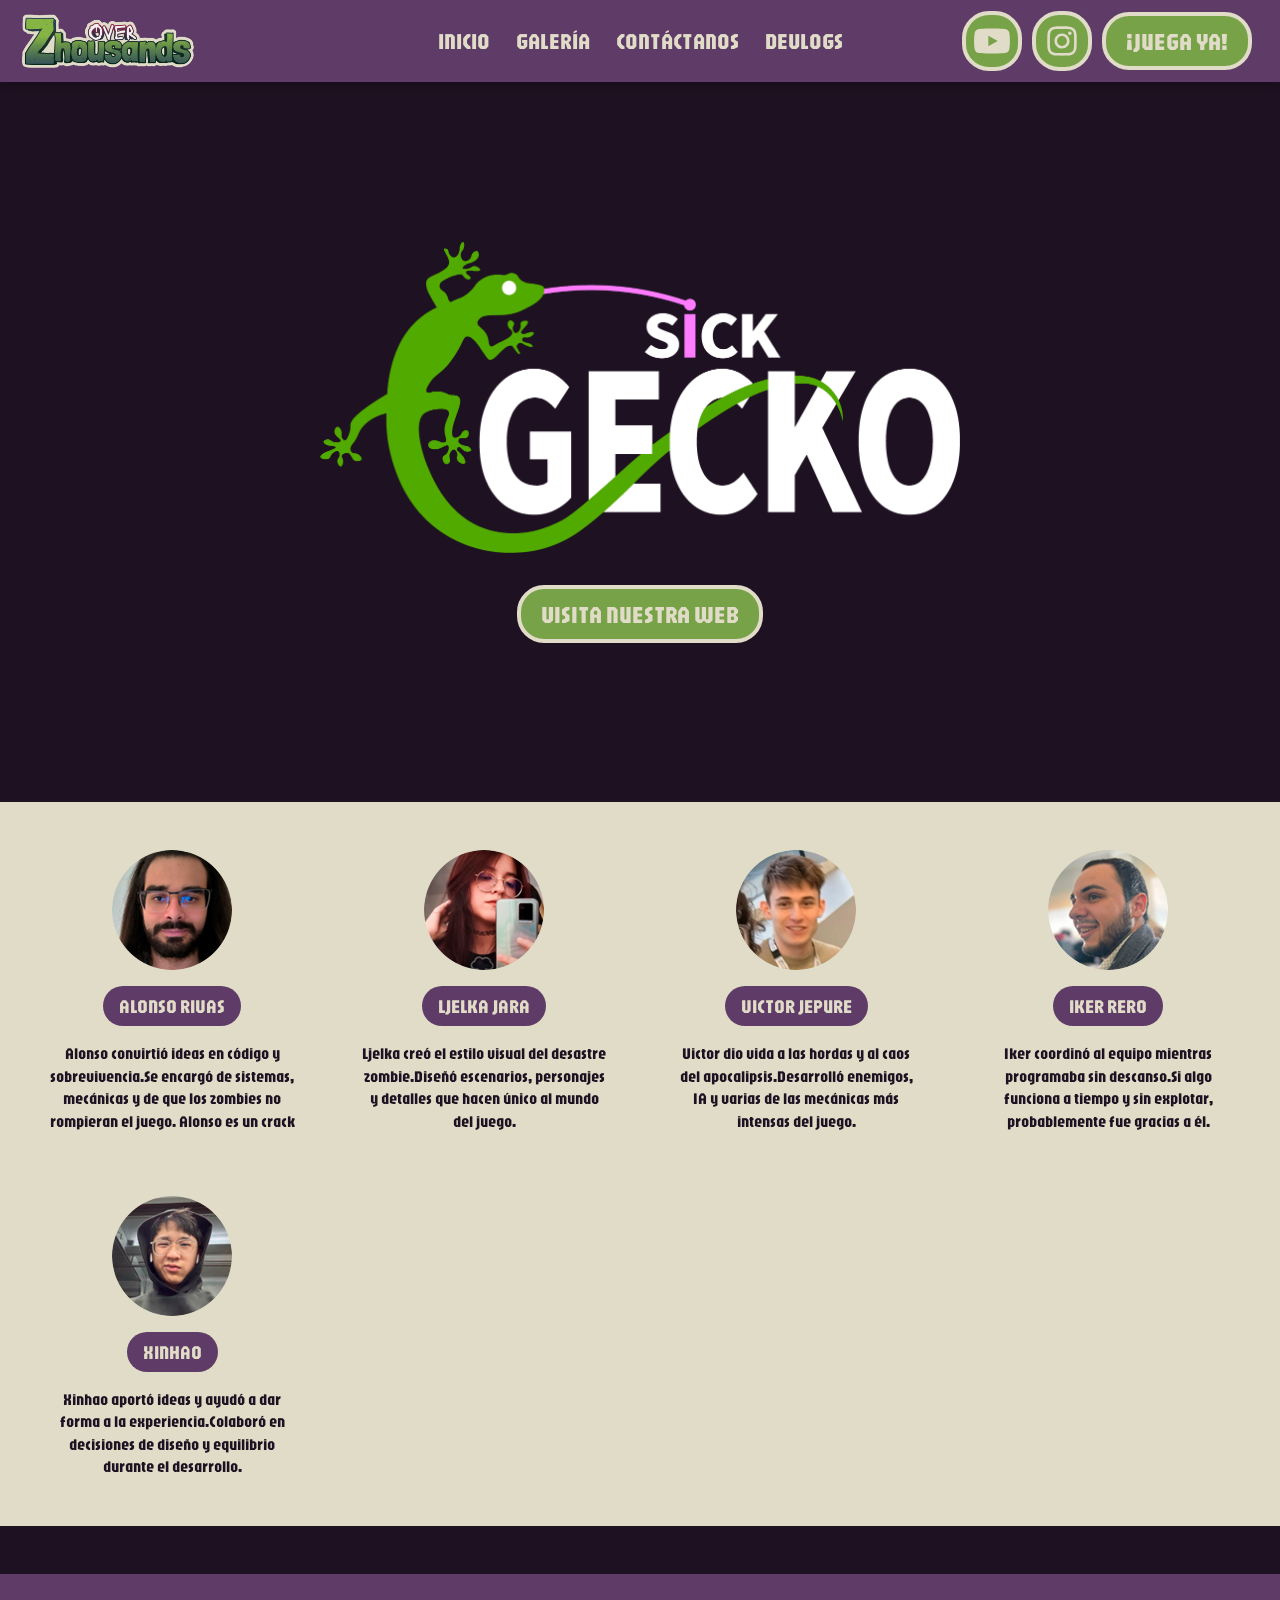
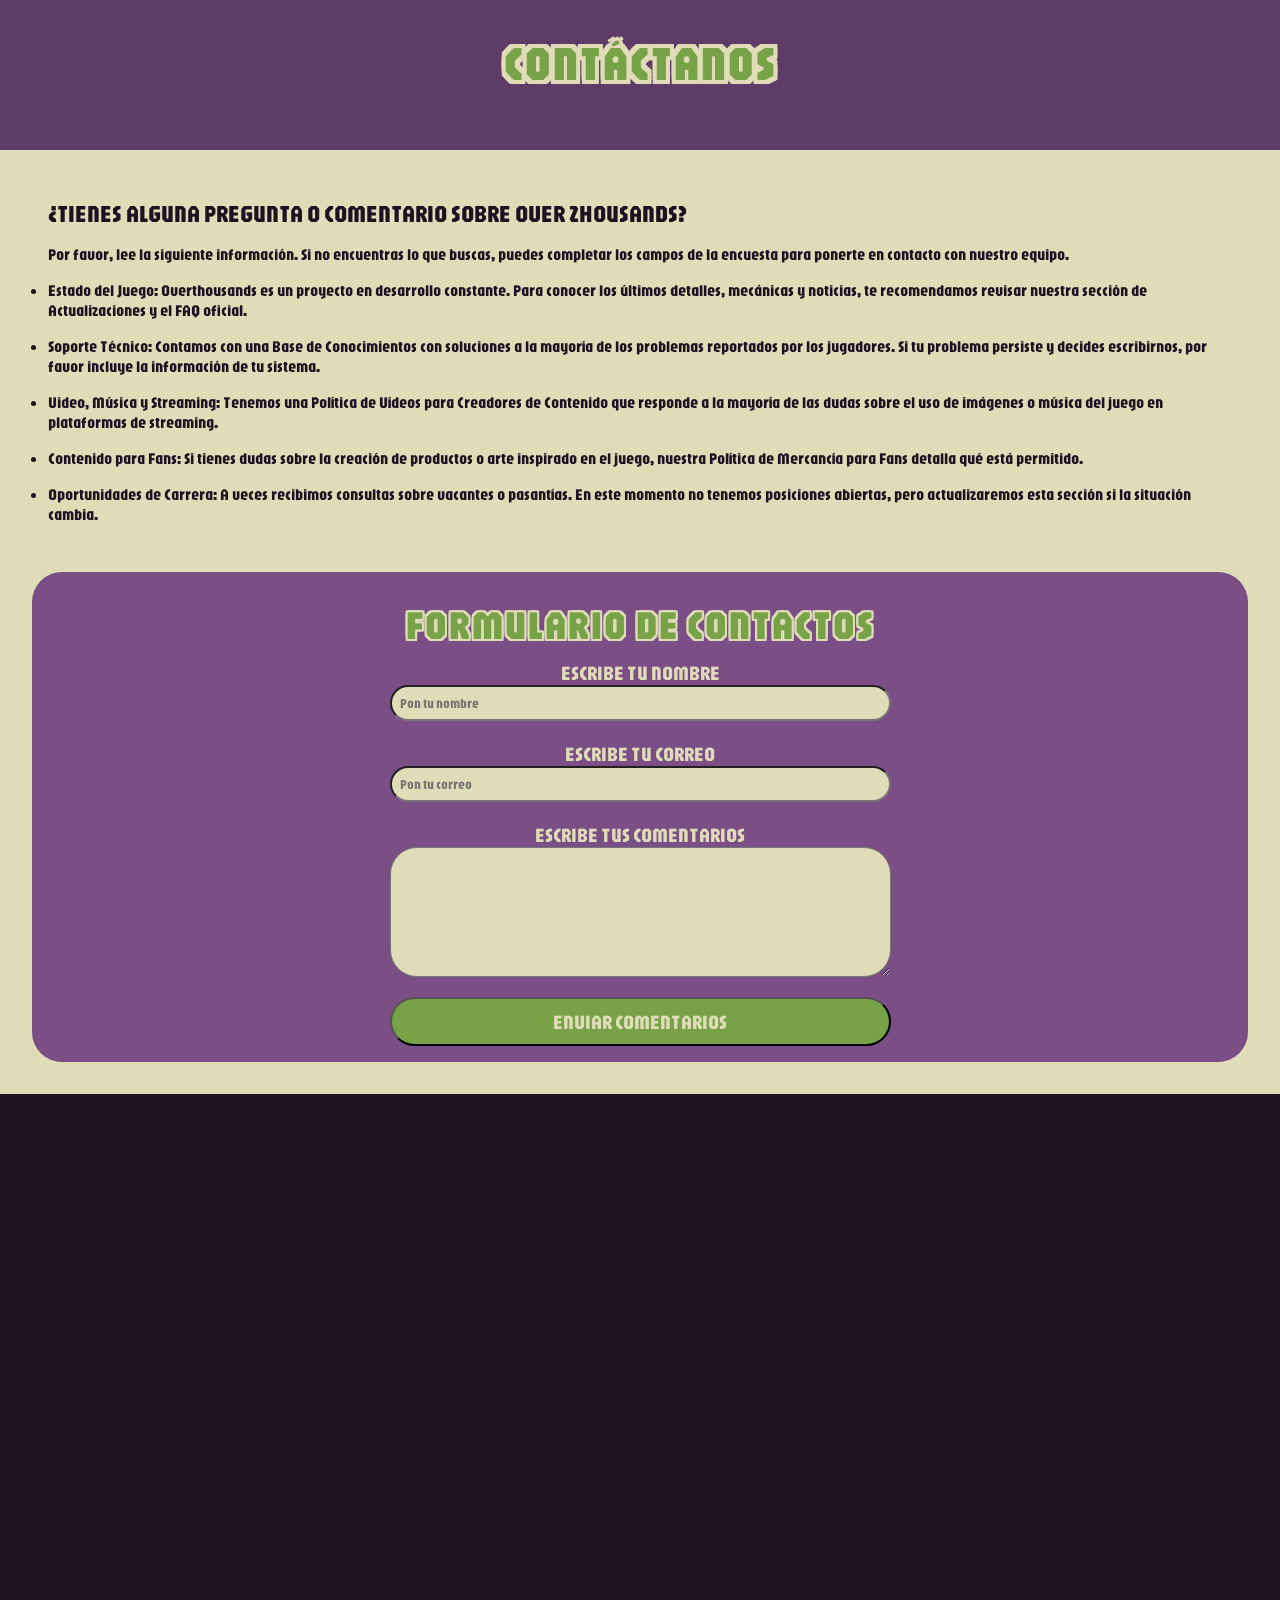
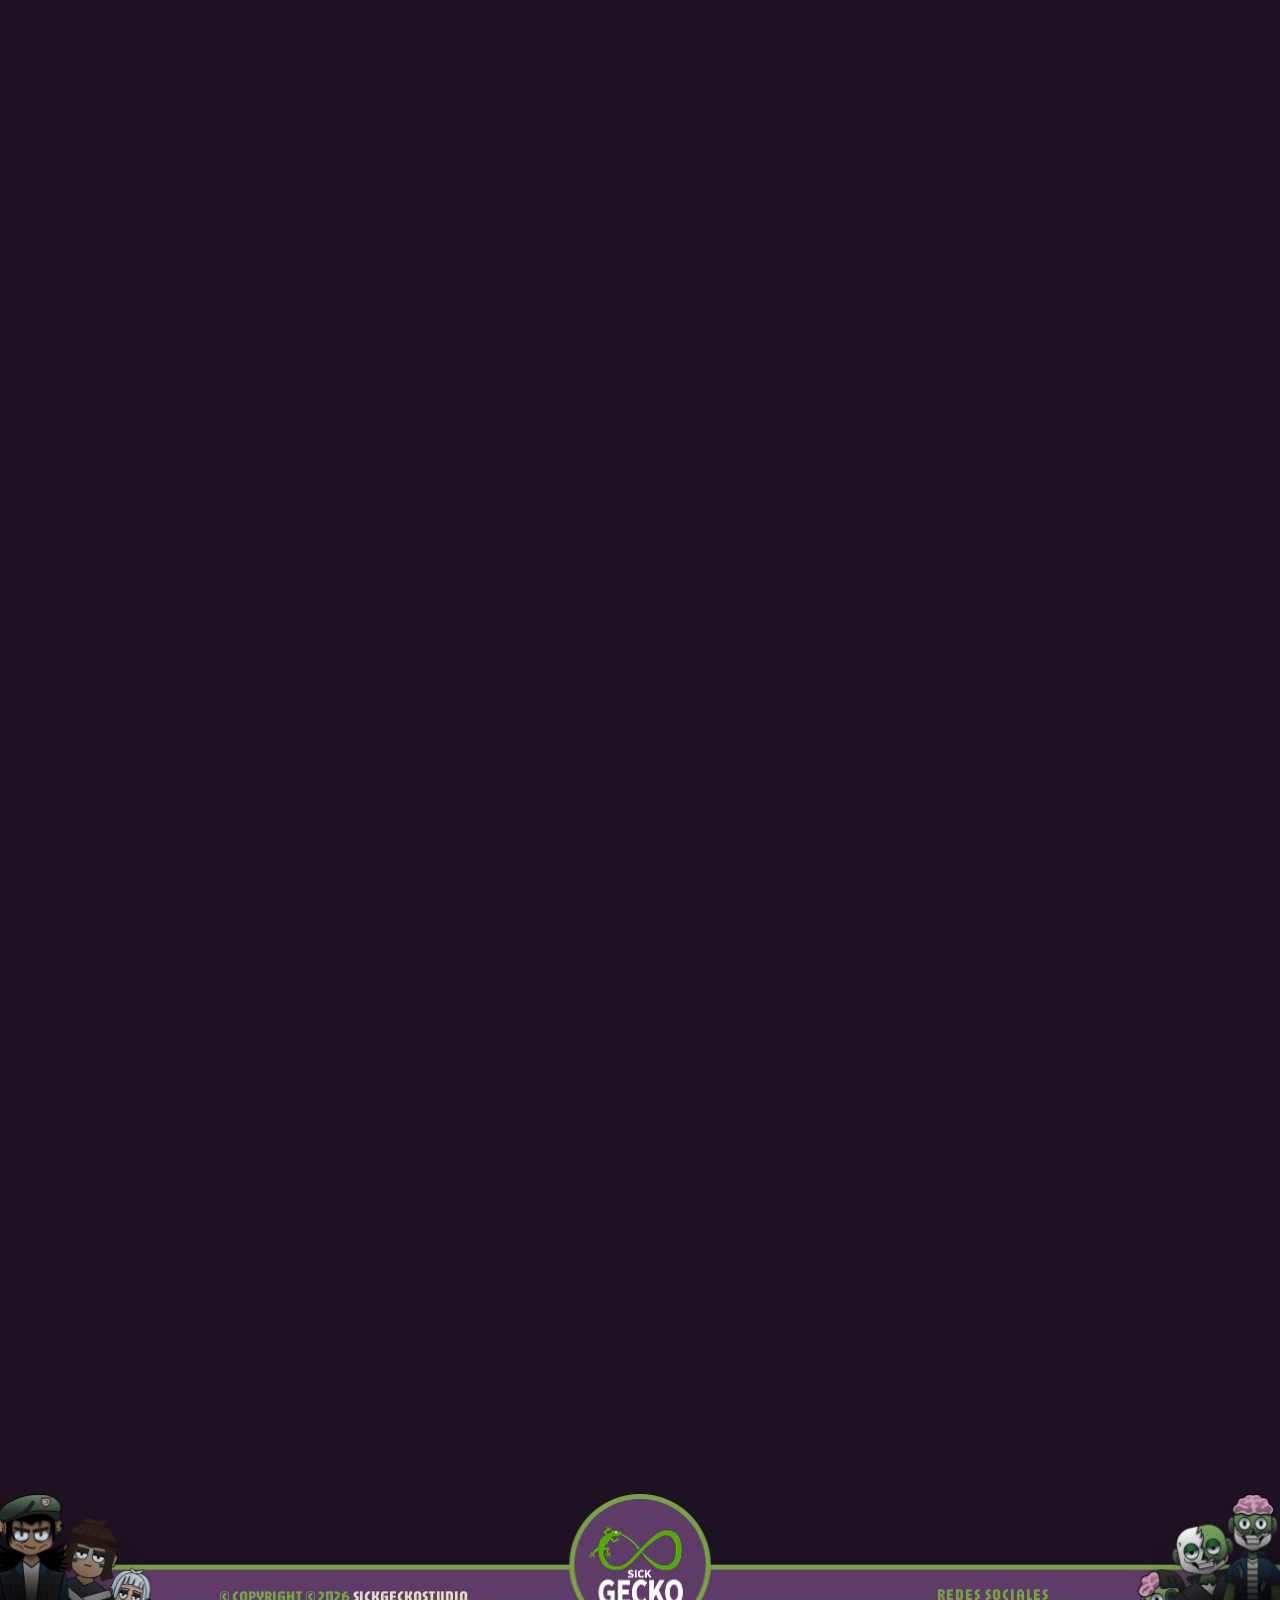
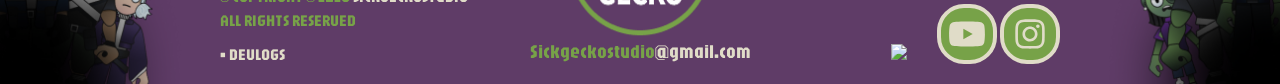
==== contact.html @ f988b782 "formulario responsive he arreglado el formulario para hacerlo responsive porque se rompia al hacerlo" ====
<!DOCTYPE html>
<html lang="es">
<head>
    <meta charset="UTF-8">
    <meta name="viewport" content="width=device-width, initial-scale=1.0">
    <title>Over Zhousands</title>
    <link rel="stylesheet" href="style.css">
    <link rel="stylesheet" href="style contact.css">
    <link rel="shortcut icon" href="Imagenes/Icono.png" type="image/x-icon">
</head>
<body class="pagina-informacion">

    <header class="main-header">
        <div class="container">

            <!-- Logo -->
            <a href="#inicio" class="logo-link">
                <img src="Imagenes/Logo-OZ.png" alt="Logo Over Zhousands" class="logo-img">
            </a>

            <!-- Nav principal (se oculta en movil) -->
            <nav class="nav">
                <ul>
                    <li><a href="#inicio">INICIO</a></li>
                    <li><a href="#galeria">GALERÍA</a></li>
                    <li><a href="#contacto">CONTÁCTANOS</a></li>
                    <li><a href="#devlogs">DEVLOGS</a></li>
                </ul>
            </nav>

            <!-- iconos redes sociales + Juega Ya + Menu desplegable en el modo movil -->
            <nav class="nav1">
                <ul>
                    <li>
                        <a href="https://youtube.com/@sickgecko-i9h?si=tJvN0iWw6drTwCbJ" class="btn-os-icon" target="_blank">
                            <svg class="svg-icon" viewBox="0 0 640 640" xmlns="http://www.w3.org/2000/svg">
                                <path d="M581.7 188.1C575.5 164.4 556.9 145.8 533.4 139.5C490.9 128 320.1 128 320.1 128C320.1 128 149.3 128 106.7 139.5C83.2 145.8 64.7 164.4 58.4 188.1C47 231 47 320.4 47 320.4C47 320.4 47 409.8 58.4 452.7C64.7 476.3 83.2 494.2 106.7 500.5C149.3 512 320.1 512 320.1 512C320.1 512 490.9 512 533.5 500.5C557 494.2 575.5 476.3 581.8 452.7C593.2 409.8 593.2 320.4 593.2 320.4C593.2 320.4 593.2 231 581.8 188.1zM264.2 401.6L264.2 239.2L406.9 320.4L264.2 401.6z"/>
                            </svg>
                        </a>
                    </li>
                    <li>
                        <a href="https://www.instagram.com/sickgeckostudio/" class="btn-os-icon" target="_blank">
                            <svg class="svg-icon" viewBox="0 0 640 640" xmlns="http://www.w3.org/2000/svg">
                                <path d="M320.3 205C256.8 204.8 205.2 256.2 205 319.7C204.8 383.2 256.2 434.8 319.7 435C383.2 435.2 434.8 383.8 435 320.3C435.2 256.8 383.8 205.2 320.3 205zM319.7 245.4C360.9 245.2 394.4 278.5 394.6 319.7C394.8 360.9 361.5 394.4 320.3 394.6C279.1 394.8 245.6 361.5 245.4 320.3C245.2 279.1 278.5 245.6 319.7 245.4zM413.1 200.3C413.1 185.5 425.1 173.5 439.9 173.5C454.7 173.5 466.7 185.5 466.7 200.3C466.7 215.1 454.7 227.1 439.9 227.1C425.1 227.1 413.1 215.1 413.1 200.3zM542.8 227.5C541.1 191.6 532.9 159.8 506.6 133.6C480.4 107.4 448.6 99.2 412.7 97.4C375.7 95.3 264.8 95.3 227.8 97.4C192 99.1 160.2 107.3 133.9 133.5C107.6 159.7 99.5 191.5 97.7 227.4C95.6 264.4 95.6 375.3 97.7 412.3C99.4 448.2 107.6 480 133.9 506.2C160.2 532.4 191.9 540.6 227.8 542.4C264.8 544.5 375.7 544.5 412.7 542.4C448.6 540.7 480.4 532.5 506.6 506.2C532.8 480 541 448.2 542.8 412.3C544.9 375.3 544.9 264.5 542.8 227.5zM495 452C487.2 471.6 472.1 486.7 452.4 494.6C422.9 506.3 352.9 503.6 320.3 503.6C287.7 503.6 217.6 506.2 188.2 494.6C168.6 486.8 153.5 471.7 145.6 452C133.9 422.5 136.6 352.5 136.6 319.9C136.6 287.3 134 217.2 145.6 187.8C153.4 168.2 168.5 153.1 188.2 145.2C217.7 133.5 287.7 136.2 320.3 136.2C352.9 136.2 423 133.6 452.4 145.2C472 153 487.1 168.1 495 187.8C506.7 217.3 504 287.3 504 319.9C504 352.5 506.7 422.6 495 452z"/>
                            </svg>
                        </a>
                    </li>
                    <li>
                        <a href="https://sickgecko.itch.io/over-zhousands" class="btn-os-text btn-juega" target="_blank">
                            <span class="texto-juega">¡JUEGA YA!</span>
                            <svg class="svg-icon itch-svg" viewBox="0 0 640 640" xmlns="http://www.w3.org/2000/svg">
                                <path d="M135.9 98.8C114.2 111.7 71.4 160.8 71 173.7L71 195C71 222.1 96.3 245.8 119.2 245.8C146.8 245.8 169.7 223 169.7 195.8C169.7 222.9 191.9 245.8 219.5 245.8C247.1 245.8 268.5 223 268.5 195.8C268.5 222.9 292.1 245.8 319.7 245.8L320.2 245.8C347.8 245.8 371.4 223 371.4 195.8C371.4 222.9 392.9 245.8 420.4 245.8C447.9 245.8 470.2 223 470.2 195.8C470.2 222.9 493.2 245.8 520.7 245.8C543.7 245.8 569 222 569 195L569 173.7C568.6 160.8 525.8 111.6 504.1 98.7C436.7 96.4 389.9 96 320.1 96C250.3 96 155.1 97.1 135.9 98.8zM268.2 233.2C246.2 271.6 190.3 271.9 168.4 233.4C155.2 256.5 125.2 265.5 112.4 261.1C108.5 301.3 98.7 498.2 130.1 530.3C210.1 549 432.2 548.4 509.9 530.3C541.5 498 531.2 298.3 527.6 261.1C514.7 265.5 484.7 256.5 471.6 233.4C449.6 271.9 393.8 271.5 371.8 233.2C364.7 245.7 348.8 262.1 320 262.1C309.6 262.4 299.2 259.9 290.1 254.8C281 249.7 273.4 242.2 268.2 233.2L268.2 233.2zM226.6 287C243.1 287 257.7 287 275.8 306.8C305.1 303.8 334.7 303.8 364 306.8C382.2 287.1 396.8 287.1 413.2 287.1C465.5 287.1 478.4 364.6 497.1 431.5C514.4 493.7 491.6 495.2 463.1 495.2C421 493.6 397.6 463 397.6 432.4C358.3 438.8 295.7 441.2 242 432.4C242 463 218.7 493.6 176.5 495.2C148.1 495.1 125.3 493.6 142.6 431.5C161.3 364.5 174.2 287.1 226.5 287.1L226.5 287zM320 334.8C320 334.8 275.6 375.6 267.6 390L296.6 388.8L296.6 414.1C296.6 415.6 317.9 414.3 319.9 414.3C331.5 414.8 343.2 415.3 343.2 414.1L343.2 388.8L372.2 390C364.2 375.5 319.8 334.8 319.8 334.8L319.9 334.8z"/>
                            </svg>
                        </a>
                    </li>
                    <li>
                        <button class="btn-os-icon menu-btn" id="menuBtn">
                            <svg class="svg-icon" viewBox="0 0 448 512" xmlns="http://www.w3.org/2000/svg">
                                <path d="M0 96C0 78.3 14.3 64 32 64H416c17.7 0 32 14.3 32 32s-14.3 32-32 32H32C14.3 128 0 113.7 0 96zM0 256c0-17.7 14.3-32 32-32H416c17.7 0 32 14.3 32 32s-14.3 32-32 32H32c-17.7 0-32-14.3-32-32zM448 416c0 17.7-14.3 32-32 32H32c-17.7 0-32-14.3-32-32s14.3-32 32-32H416c17.7 0 32 14.3 32 32z"/>
                            </svg>
                        </button>
                    </li>
                </ul>
            </nav>

        </div>

        <!-- Menú desplegable mobile -->
        <div class="mobile-menu" id="mobileMenu">
            <a href="#inicio" onclick="cerrarMenu()">INICIO</a>
            <a href="#galeria" onclick="cerrarMenu()">GALERÍA</a>
            <a href="#contacto" onclick="cerrarMenu()">CONTÁCTANOS</a>
            <a href="#devlogs" onclick="cerrarMenu()">DEVLOGS</a>
        </div>
    </header>

    <!-- CONTENIDO PRINCIPAL EDITAR AQUIIII -->
    <main class="contactanos">
        <section class="hero" id="Intro">
            <div class="Logo_Sick_Gecko_w">
                <img src="Imagenes/Logo_Sick_Gecko_w.png" alt="Logo_Sick_Gecko_w" class="LSG">
            </div>
            <div class="btn-os-text-long">
                <a href="index.html" title="visitas" class="text-btn"> VISITA NUESTRA WEB</a>
            </div>
            
        </section>
        <section class="members">
            <div class="member1">
                <img src="Imagenes/miembro_1.png" alt="foto_Alonso" class="memberpicture">
                <h2 class="namemember">
                    ALONSO RIVAS
                </h2>
                <p class="memberdescription">
                    Alonso convirtió ideas en código y sobrevivencia.Se encargó de sistemas, mecánicas y de que los zombies no rompieran el juego. Alonso es un crack
                
                </p>
                </div>
            <div class="member1">
                <img src="Imagenes/miembro_2.png" alt="foto_Ljelka" class="memberpicture">
                <h2 class="namemember">
                    LJELKA JARA
                </h2>
                <p class="memberdescription">
                    Ljelka creó el estilo visual del desastre zombie.Diseñó escenarios, personajes y detalles que hacen único al mundo del juego.

                </p>
            </div>
            <div class="member1">
                <img src="Imagenes/miembro_3.png" alt="foto_Victor" class="memberpicture">
                <h2 class="namemember">
                    VICTOR JEPURE
                </h2>
                <p class="memberdescription">
                    Victor dio vida a las hordas y al caos del apocalipsis.Desarrolló enemigos, IA y varias de las mecánicas más intensas del juego.

                </p>
            </div>
            <div class="member1">
                <img src="Imagenes/miembro_4.png" alt="foto_Iker" class="memberpicture">
                <h2 class="namemember">
                    IKER RERO
                </h2>
                <p class="memberdescription">
                    Iker coordinó al equipo mientras programaba sin descanso.Si algo funciona a tiempo y sin explotar, probablemente fue gracias a él.
                </p>
            </div>
            <div class="member1">
                <img src="Imagenes/miembro_5.png" alt="foto_Xinhao" class="memberpicture">
                <h2 class="namemember">
                    XINHAO
                </h2>
                <p class="memberdescription">
                    Xinhao aportó ideas y ayudó a dar forma a la experiencia.Colaboró en decisiones de diseño y equilibrio durante el desarrollo.
                </p>
            </div>
        </section>
        <section class="formulary">
            <div class="title_encuesta">
                <h1 class="separator">
                    CONTÁCTANOS
                </h1>

            </div>
            <div class="fondoencuestas">
                <div class="infoencuesta">
                    <h2> ¿TIENES ALGUNA PREGUNTA O COMENTARIO SOBRE OVER ZHOUSANDS?</h2>
                    <p>Por favor, lee la siguiente información. Si no encuentras lo que buscas, puedes completar los campos de la encuesta para ponerte en contacto con nuestro equipo.
                        </p>
                    <ul class="listainfo">
                    <li>
                        Estado del Juego: Overthousands es un proyecto en desarrollo constante. Para conocer los últimos detalles, mecánicas y noticias, te recomendamos revisar nuestra sección de Actualizaciones y el FAQ oficial.
                    </li>
                    <li>
                        Soporte Técnico: Contamos con una Base de Conocimientos con soluciones a la mayoría de los problemas reportados por los jugadores. Si tu problema persiste y decides escribirnos, por favor incluye la información de tu sistema.
                    </li>
                    <li>
                    Video, Música y Streaming: Tenemos una Política de Vídeos para Creadores de Contenido que responde a la mayoría de las dudas sobre el uso de imágenes o música del juego en plataformas de streaming.
                    </li>
                    <li>
                    Contenido para Fans: Si tienes dudas sobre la creación de productos o arte inspirado en el juego, nuestra Política de Mercancía para Fans detalla qué está permitido.
                    </li>
                    <li>
                        Oportunidades de Carrera: A veces recibimos consultas sobre vacantes o pasantías. En este momento no tenemos posiciones abiertas, pero actualizaremos esta sección si la situación cambia.
                    </li>
                    </ul>
                </div>
                <div class="formulariocontacto">
                    <form action="encuesta"> 
                        <legend>FORMULARIO DE CONTACTOS</legend>
                        <label for="nombre">ESCRIBE TU NOMBRE</label>
                        <input type="text" id="nombre" placeholder="Pon tu nombre">
                        <br>
                        <label for="correo">ESCRIBE TU CORREO</label>
                        <input type="text" id="correo" placeholder="Pon tu correo">
                        <br>
                        <label for="comentarios">ESCRIBE TUS COMENTARIOS</label>
                        <textarea name="comentarios" id="coments" placeholder=""></textarea>
                        <br>
                        <input type="submit" value="ENVIAR COMENTARIOS" class="botonformulario">
                    </form>

                </div>

            </div>
        </section>
        <section>
            
        </section>

        <section class="spacer"></section>
    </main>

    <script>
        const menuBtn = document.getElementById('menuBtn');
        const mobileMenu = document.getElementById('mobileMenu');

        menuBtn.addEventListener('click', () => {
            mobileMenu.classList.toggle('open');
        });

        function cerrarMenu() {
            mobileMenu.classList.remove('open');
        }

        document.addEventListener('click', (e) => {
            if (!menuBtn.contains(e.target) && !mobileMenu.contains(e.target)) {
                mobileMenu.classList.remove('open');
            }
        });
    </script>

    <!-- FOOTER -->
    <footer class="main-footer">

        <!-- Imagen esquina izquierda -->
        <img src="Imagenes/Humanos_izquierda.png" alt="" class="footer-corner footer-corner--left">

        <!-- Imagen esquina derecha -->
        <img src="Imagenes/Zombi_derecha.png" alt="" class="footer-corner footer-corner--right">

        <!-- Contenido central del footer dividido en 3 columnas -->
        <div class="footer-grid">

            <!-- Columna izquierda: copyright + devlogs -->
            <div class="footer-col footer-col--left">
                <p class="footer-copy">© COPYRIGHT © 2026 <span class="footer-studio">SICKGECKOSTUDIO</span><br>ALL RIGHTS RESERVED</p>
                <ul class="footer-links">
                    <li><a href="#devlogs">• DEVLOGS</a></li>
                </ul>
            </div>

            <!-- Columna central: logo + email -->
            <div class="footer-col footer-col--center">
                <a href="mailto:sickgeckostudio@gmail.com" class="footer-email">Sickgeckostudio<span class="footer-gmail">@gmail.com</span></a>
            </div>

            <!-- Columna derecha: PEGI + redes sociales -->
            <!-- Columna derecha: PEGI + redes sociales -->
            <div class="footer-col footer-col--right">
                <!-- Icono UDIT -->
                <a href="https://www.udit.es" class="icon-udit" target="_blank">
                    <img src="imagenes/UDIT.png" class="footer-udit">
                </a>

                <!-- Icono único para Redes Sociales (Texto + Botones) -->
            <div class="footer-social-Container">
                <p class="footer-social-label">REDES SOCIALES</p>
                <a href="https://youtube.com/@sickgecko-i9h?si=tJvN0iWw6drTwCbJ" class="btn-os-icon btn-os-youtube" target="_blank">
                    <svg class="svg-icon" viewBox="0 0 640 640" xmlns="http://www.w3.org/2000/svg">
                        <path d="M581.7 188.1C575.5 164.4 556.9 145.8 533.4 139.5C490.9 128 320.1 128 320.1 128C320.1 128 149.3 128 106.7 139.5C83.2 145.8 64.7 164.4 58.4 188.1C47 231 47 320.4 47 320.4C47 320.4 47 409.8 58.4 452.7C64.7 476.3 83.2 494.2 106.7 500.5C149.3 512 320.1 512 320.1 512C320.1 512 490.9 512 533.5 500.5C557 494.2 575.5 476.3 581.8 452.7C593.2 409.8 593.2 320.4 593.2 320.4C593.2 320.4 593.2 231 581.8 188.1zM264.2 401.6L264.2 239.2L406.9 320.4L264.2 401.6z"/>
                    </svg>
                </a>
                <a href="https://www.instagram.com/sickgeckostudio/" class="btn-os-icon btn-os-instagram" target="_blank">
                    <svg class="svg-icon" viewBox="0 0 640 640" xmlns="http://www.w3.org/2000/svg">
                        <path d="M320.3 205C256.8 204.8 205.2 256.2 205 319.7C204.8 383.2 256.2 434.8 319.7 435C383.2 435.2 434.8 383.8 435 320.3C435.2 256.8 383.8 205.2 320.3 205zM319.7 245.4C360.9 245.2 394.4 278.5 394.6 319.7C394.8 360.9 361.5 394.4 320.3 394.6C279.1 394.8 245.6 361.5 245.4 320.3C245.2 279.1 278.5 245.6 319.7 245.4zM413.1 200.3C413.1 185.5 425.1 173.5 439.9 173.5C454.7 173.5 466.7 185.5 466.7 200.3C466.7 215.1 454.7 227.1 439.9 227.1C425.1 227.1 413.1 215.1 413.1 200.3zM542.8 227.5C541.1 191.6 532.9 159.8 506.6 133.6C480.4 107.4 448.6 99.2 412.7 97.4C375.7 95.3 264.8 95.3 227.8 97.4C192 99.1 160.2 107.3 133.9 133.5C107.6 159.7 99.5 191.5 97.7 227.4C95.6 264.4 95.6 375.3 97.7 412.3C99.4 448.2 107.6 480 133.9 506.2C160.2 532.4 191.9 540.6 227.8 542.4C264.8 544.5 375.7 544.5 412.7 542.4C448.6 540.7 480.4 532.5 506.6 506.2C532.8 480 541 448.2 542.8 412.3C544.9 375.3 544.9 264.5 542.8 227.5zM495 452C487.2 471.6 472.1 486.7 452.4 494.6C422.9 506.3 352.9 503.6 320.3 503.6C287.7 503.6 217.6 506.2 188.2 494.6C168.6 486.8 153.5 471.7 145.6 452C133.9 422.5 136.6 352.5 136.6 319.9C136.6 287.3 134 217.2 145.6 187.8C153.4 168.2 168.5 153.1 188.2 145.2C217.7 133.5 287.7 136.2 320.3 136.2C352.9 136.2 423 133.6 452.4 145.2C472 153 487.1 168.1 495 187.8C506.7 217.3 504 287.3 504 319.9C504 352.5 506.7 422.6 495 452z"/>
                    </svg>
                </a>
            </div>
            </div>

        </div>
    </footer>

</body>
</html>
---- style.css ----
@import url('https://fonts.googleapis.com/css2?family=Jaro:opsz@6..72&display=swap');

html, body {
    overflow-x: clip;
    width: 100%;
}

/* Configuración General */
* {
    margin: 0;
    padding: 0;
    box-sizing: border-box;
    font-family: 'Jaro';
}

body {
    min-height: 100vh;
    background-color: #1E1121;
}

/* Header estático */
.main-header {
    background-color: #5F3C67;
    color: #E0DCC8;
    padding: 0.7rem 0;
    font-size: 1.4rem;
    position: sticky;
    top: 0;
    width: 100%;
    z-index: 1000;
    box-shadow: 0 2px 10px rgba(0, 0, 0, 0.3);
}

.container {
    max-width: 1900px;
    margin: 0 auto;
    display: flex;
    justify-content: space-between;
    align-items: center;
    padding: 0 18px;
    position: relative;
}

/* Logo */
.logo-link {
    display: flex;
    align-items: center;
    text-decoration: none;
    flex-shrink: 0;
    z-index: 2;
}

.logo-img {
    height: 60px;
    width: auto;
    object-fit: contain;
    transition: opacity 0.3s;
}

.logo-img:hover {
    opacity: 0.8;
}

/* Nav central */
.nav {
    position: absolute;
    left: 50%;
    transform: translateX(-50%);
}

.nav ul {
    list-style: none;
    display: flex;
}

.nav ul li {
    margin: 0 13px;
}

.nav ul li a {
    color: #E0DCC8;
    text-decoration: none;
    transition: color 0.3s;
    white-space: nowrap;
}

.nav ul li a:hover {
    color: #77A248;
}

/* Nav derecha */
.nav1 {
    z-index: 2;
}

.nav1 ul {
    list-style: none;
    display: flex;
    align-items: center;
    gap: 10px;
}

.nav1 ul li {
    display: flex;
    align-items: center;
}

/* SVG Icons */
.svg-icon {
    width: 42px;
    height: 42px;
    fill: #E0DCC8;
    transition: fill 0.3s ease;
    display: block;
}

.btn-os-icon:hover .svg-icon,
.btn-os-text:hover .svg-icon {
    fill: #77A248;
}

/* Itch.io SVG: oculto en desktop, visible en mobile */
.itch-svg {
    display: none;
}

@media (max-width: 900px) {
    .itch-svg {
        display: block;
    }
}

/* --- Estilos Base para todos los botones --- */
.btn-os-icon,
.btn-os-text {
    display: inline-flex;
    align-items: center;
    justify-content: center;
    background-color: #77A248; /* Color verde de tus imágenes */
    border: 4px solid #E0DCC8;   /* Color beige de tus bordes */
    transition: all 0.3s ease;
    cursor: pointer;
    text-decoration: none;
    box-sizing: border-box;
}

/* Efecto Hover general */
.btn-os-icon:hover,
.btn-os-text:hover {
    transform: scale(1.05); /* Efecto de pulsación */
    background-color: #E0DCC8; /* Invierte colores al hacer hover */
}

/* Botones Icono */
.btn-os-icon {
    width: 60px;  /* Ajusta el tamaño según necesites */
    height: 60px;
    border-radius: 27px;
    position: relative;
}

/* Botón Texto */
.btn-os-text {
    padding: 10px 20px;
    border-radius: 27px;
    color: #E0DCC8;
    font-family: 'Jaro', sans-serif;
    font-size: 1.5rem;
    font-weight: bold;
    text-transform: uppercase;
}

.btn-os-text:hover,
.btn-os-text:hover .texto-juega {
    color: #77A248;
}

/* Icono Menú */
.btn-os-menu {
    background: none; /* Botón de menú sin fondo por defecto, solo el icono */
    border: none;
}
.btn-os-menu:hover {
    background-color: transparent;
    transform: scale(1.05);
}

.menu-icon-bars {
    width: 30px;
    height: 4px;
    background-color: #E0DCC8; /* Línea central */
    border-radius: 2px;
    position: relative;
    transition: background-color 0.3s ease;
}

.menu-icon-bars::before,
.menu-icon-bars::after {
    content: '';
    width: 30px;
    height: 4px;
    background-color: #E0DCC8;
    border-radius: 2px;
    position: absolute;
    left: 0;
    transition: background-color 0.3s ease;
}

.menu-icon-bars::before { top: -10px; } /* Línea superior */
.menu-icon-bars::after { bottom: -10px; } /* Línea inferior */

.btn-os-menu:hover .menu-icon-bars,
.btn-os-menu:hover .menu-icon-bars::before,
.btn-os-menu:hover .menu-icon-bars::after {
    background-color: #77A248; /* Cambia a verde al hacer hover */
}

/* Ajustes Responsive */
@media (max-width: 900px) {
    .btn-juega {
        width: 45px;      
        height: 45px;
        padding: 0;       
        border-radius: 17px;
        
        /* FUERZA EL BORDE */
        border: 4px solid #E0DCC8; 
        background-color: #77A248;
        display: inline-flex;
        align-items: center;
        justify-content: center;
    }

    .texto-juega {
        display: none;
    }
    
    /* resto de botones de redes */
    .btn-os-icon {
        width: 45px;
        height: 45px;
        border: 4px solid #E0DCC8; /* Asegura el mismo grosor aquí también */
        border-radius: 17px;
    }
}

/* Botón hamburguesa */
.menu-btn {
    display: none;
    cursor: pointer;
    z-index: 2;
    padding: 0;
}

.menu-btn .svg-icon {
    width: 30px; /* Un poco más pequeño que los de redes para que quepa bien */
    height: 30px;
}

/* Menú desplegable mobile */
.mobile-menu {
    display: none;
    flex-direction: column;
    background-color: #7B4E86;
    position: absolute;
    top: 100%;
    left: 0;
    width: 100%;
    padding: 16px 24px;
    box-shadow: 0 6px 16px rgba(0,0,0,0.4);
    z-index: 999;
}

.mobile-menu.open {
    display: flex;
}

.mobile-menu a {
    color: #E0DCC8;
    text-decoration: none;
    font-size: 1.2rem;
    padding: 10px 0;
    border-bottom: 1px solid #333;
    transition: color 0.3s;
}

.mobile-menu a:last-child {
    border-bottom: none;
}

.mobile-menu a:hover {
    color: #77A248;
}

/* Hero */
.hero {
    color: #E0DCC8;
    font-size: 1.5rem;
    height: 80vh;
    display: flex;
    flex-direction: column;
    justify-content: center;
    align-items: center;
    text-align: center;
}

/* Spacer */
.spacer {
    height: 2000px;
}

/* Offset anclas */
#inicio, #galeria, #contacto, #devlogs {
    scroll-margin-top: 80px;
}

/* Footer */

.main-footer {
    padding: 0px 220px; 
    min-height: 190px;
    background-image: url('Imagenes/Footer_fondo.png');
    background-size: cover;
    background-position: bottom;
    background-repeat: no-repeat;
    color: #E0DCC8;
    position: relative;
    overflow: hidden;
}

/* Imágenes en las esquinas */
.footer-corner {
    position: absolute;
    bottom: 0;
    height: 100%;
    width: auto;
    object-fit: contain;
    object-position: bottom;
    pointer-events: none;
}

.footer-corner--left {
    left: 0;
}

.footer-corner--right {
    right: 0;
}

/* Grid de 3 columnas */
.footer-grid {
    display: grid;
    grid-template-columns: 1fr auto 1fr;
    align-items: center;
    gap: 40px;
    position: relative; 
    z-index: 1;
    max-width: 1000px;
    margin: 0 auto;
    padding-top: 90px;
}

/* Columna izquierda */
.footer-col--left {
    display: flex;
    flex-direction: column;
    gap: 12px;
    text-align: left;
}

.footer-copy {
    font-size: 1rem;
    line-height: 1.5;
    color: #77A248;
}

.footer-studio, span{
    color: #E0DCC8;
}

.footer-links {
    list-style: none;
    display: flex;
    flex-direction: column;
    gap: 6px;
}

.footer-links a {
    color: #E0DCC8;
    text-decoration: none;
    font-size: 1rem;
    transition: color 0.3s;
}

.footer-links a:hover {
    color: #77A248;
}

/* Columna central */
.footer-col--center {
    display: flex;
    flex-direction: column;
    align-items: center;
    gap: 14px;
    text-align: center;
    margin-top: 55px;
}

.footer-logo {
    height: 100px;
    width: auto;
    object-fit: contain;
}

/* Email con color distintivo */
.footer-email {
    color: #77A248;
    text-decoration: none;
    font-size: 1.2rem;
    transition: color 0.3s, text-decoration 0.3s;
}

.footer-gmail, span {
    color: #E0DCC8;
}

.footer-email:hover {
    color: #B2DD82;
    text-decoration: underline;
}

/* Columna derecha */
.footer-social-wrapper {
    display: flex;
    flex-direction: column;
    align-items: center;
    gap: 10px;
}

.footer-col--right {
    display: flex;
    flex-direction: row;
    align-items: flex-end;
    gap: 30px;
    justify-content: flex-end;
}

.footer-udit {
    height: 60px;
    width: auto;
    object-fit: contain;
    margin-bottom: 0;
}

.footer-social-Cointainer {
    display: flex;
    flex-direction: column;
    align-items: center;
    gap: 10px;
}

.footer-social-label {
    font-size: 1rem;
    color: #77A248;
    letter-spacing: 1px;
    flex-direction: column;
    text-transform: uppercase;
    margin: 0;
}

.footer-social-icons {
    display: flex;
    flex-direction: row;
    gap: 12px;
}

/* Responsive Footer */

/* Responsive tablet */
@media (max-width: 900px) {
    .main-footer {
        background-image: url('Imagenes/Footer_imagen_tablet.png');
        background-size: cover;
        background-position: bottom center;
    }

    .footer-corner {
        height: 50%;   /* en movil las esquinas son más pequeñas */
    }

    .footer-grid {
        grid-template-columns: 1fr;
        text-align: center;
        gap: 28px;
        padding-top: 50px;
        padding-bottom: 20px;
    }

    .footer-col--center {
        order: 1;
    }

    .footer-col--left {
        align-items: center;
        text-align: center;
        order: 2;
    }

    .footer-col--right {
        justify-content: center;
        order: 3;
    }
}

/* Responsive movil */
@media (max-width: 768px) {
    .main-footer {
        background-image: url('Imagenes/Footer_imagen_movil.png');
        background-size: cover;
        background-position: bottom center;
        padding: 20px 20px;
        width: 100%;
        min-height: auto;
    }

    .footer-corner {
        height: 50%;   /* en movil las esquinas son más pequeñas */
        display: none;
    }

    .footer-grid {
        grid-template-columns: 1fr;
        text-align: center;
        gap: 28px;
        padding-top: 30px;
    }

    .footer-col--center {
        order: 1;
    }

    .footer-col--left {
        align-items: center;
        text-align: center;
        order: 2;
    }

    .footer-col--right {
        justify-content: center;
        order: 3;
    }
}

/* Responsive Navbar */

/* Responsive tablet */
@media (max-width: 900px) {
    .main-header {
        position: sticky;
    }
    
    .nav ul li {
        margin: 0 8px;
        font-size: 1rem;
    }

    .btn-icon,
    .play-btn-icon {
        height: 38px;
    }

    .logo-img {
        height: 48px;
    }
}

/* Responsive movil */
@media (max-width: 640px) {
    .nav {
        display: none;
    }

    .menu-btn {
        display: inline-flex;
        width: 45px;
        height: 45px;
        border-radius: 17px;
    }

    .nav1 ul {
        gap: 6px;  /* menos espacio entre iconos */
    }

    .btn-icon,
    .play-btn-icon,
    .menu-btn-icon {
        height: 35px; /* iconos más pequeños en mobile */
    }

    .logo-img {
        height: 40px; /* logo más pequeño en mobile */
    }
}

/* ================================================= */
/* =============== GALERÍA PERSONAJES ============== */
/* ================================================= */

.galeria-personajes{
    width: 100%;
}

/* ================================================= */
/* ================= TITULO ======================== */
/* ================================================= */

.titulo-personajes-container{
    position: relative;
    width: 100%;
    height: 180px;
    display: flex;
    justify-content: center;
    align-items: center;
    overflow: hidden;

    border-top: 6px solid #77A248;
    border-bottom: 6px solid #77A248;
}

.titulo-bg{
    position: absolute;
    inset: 0;
    width: 100%;
    height: 100%;
    object-fit: cover;
    opacity: 0.35;
}

.galeria-title{
    position: relative;
    z-index: 2;

    font-size: 5rem;

    color: #E0DCC8;

    -webkit-text-stroke: 4px #6E9A45;

    text-shadow:
        0 0 10px rgba(0,0,0,0.6),
        0 0 20px rgba(0,0,0,0.4);
}

/* ================================================= */
/* ================= SECCIONES ===================== */
/* ================================================= */

.zombie-section{
    position: relative;
}

.personaje-grid{
    display: grid;
    grid-template-columns: 1fr 1fr;

    align-items: center;

    gap: 80px;

    padding: 120px 8%;

    overflow: hidden;
}

/* ===== COLORES ===== */

.zombie-1{ background-color: #6E9A45; }
.zombie-2{ background-color: #5F3C67; }
.zombie-3{ background-color: #6B8F47; }
.zombie-4{ background-color: #7B4E86; }

/* ================================================= */
/* ================= CONTENIDO ===================== */
/* ================================================= */

.lado{
    display: flex;
    flex-direction: column;
    align-items: center;

    gap: 40px;
}

.lado img{
    display: block;
    height: auto;
}

/* ================================================= */
/* ================= LORE BOX ====================== */
/* ================================================= */

.lore-box{
    background: #2b362f;

    color: #E0DCC8;

    border: 3px solid #4d5f53;

    box-shadow: 0 0 20px rgba(0,0,0,0.35);

    line-height: 1.5;
}

/* ################################################# */
/* ################## ZOMBIE 1 ##################### */
/* ################################################# */

.zombie-1{
    padding-top: 120px;
    padding-bottom: 120px;
}

.img-z1-a{
    width: 260px;
    transform: translateX(-50px) translateY(-60px);
}

.img-z1-b{
    width: 320px;
    transform: translateX(40px) translateY(-30px);
}

.lore-z1-a{
    width: 480px;

    padding: 20px;

    font-size: 1.4rem;

    transform:
        translateX(-20px)
        translateY(-40px)
        rotate(4deg);
}

.lore-z1-b{
    width: 480px;

    padding: 20px;

    font-size: 1.4rem;

    transform:
        translateX(30px)
        rotate(-4deg);
}

/* ################################################# */
/* ################## ZOMBIE 2 ##################### */
/* ################################################# */

.zombie-2{
    padding-top: 120px;
    padding-bottom: 120px;
}

.img-z2-a{
    width: 220px;
    transform: translateX(-50px)translateY(-80px);
}

.img-z2-b{
    width: 200px;
    transform: translateX(20px) translateY(-30px);
}

.lore-z2-a{
    width: 580px;

    padding: 30px;

    font-size: 1.6rem;

    transform:
        translateX(-30px)
        translateY(-60px)
        rotate(4deg);
}

.lore-z2-b{
    width: 650px;

    padding: 35px;

    font-size: 1.6rem;

    transform:
        translateX(40px)
        translateY(-20px)
        rotate(-4deg);
}

/* ################################################# */
/* ################## ZOMBIE 3 ##################### */
/* ################################################# */

.zombie-3{
    padding-top: 120px;
    padding-bottom: 120px;
}

.img-z3-a{
    width: 400px;
    transform: translateX(-30px) translateY(-140px);
}

.img-z3-b{
    width: 450px;
    transform: translateX(20px) translateY(-20px);
}

.lore-z3-a{
    width: 550px;

    padding: 30px;

    font-size: 1.6rem;

    transform:
        translateX(-20px)
        translateY(-120px)
        rotate(4deg);
}

.lore-z3-b{
    width: 580px;

    padding: 35px;

    font-size: 1.6rem;

    transform:
        translateX(20px)
        translateY(-20px)
        rotate(-4deg);
}

/* ################################################# */
/* ################## ZOMBIE 4 ##################### */
/* ################################################# */

.zombie-4{
    padding-top: 120px;
    padding-bottom: 120px;
}

.img-z4-a{
    width: 280px;
    transform: translateX(-20px) translateY(-20px);
}

.img-z4-b{
    width: 250px;
    transform: translateX(20px) translateY(30px);
}

.lore-z4-a{
    width: 600px;

    padding: 30px;

    font-size: 1.5rem;

    transform:
        translateX(-20px)
        rotate(4deg);
}

.lore-z4-b{
    width: 550px;

    padding: 35px;

    font-size: 1.5rem;

    transform:
        translateX(20px)
        translateY(-20px)
        rotate(-4deg);
}

/* ================================================= */
/* ================= SEPARADORES =================== */
/* ================================================= */

.separador-zombies{
    width: 100%;

    height: 140px;

    background-image: url("Imagenes/Mesa de trabajo 1ItchBack_H.png");

    background-size: cover;
    background-position: center;
    background-repeat: no-repeat;

    border-top: 1px solid #1E1121;
    border-bottom: 1px solid #1E1121;
}

/* ================================================= */
/* ============== NOMBRE ZOMBIES =================== */
/* ================================================= */

.nombre-zombie{

    position: absolute;

    top: 30px;
    left: 40px;

    z-index: 20;

    background-color: #1E1121;

    padding: 12px 40px;

    border: 4px solid #77A248;

    color: #E0DCC8;

    font-size: 3rem;

    text-transform: uppercase;

    letter-spacing: 2px;

    box-shadow:
        0 0 12px rgba(0,0,0,0.4);

    -webkit-text-stroke: 2px #77A248;
}

/* ================================================= */
/* ================= RESPONSIVE ==================== */
/* ================================================= */

/* ================= TABLET ================= */

@media (max-width: 1100px){

    .titulo-personajes-container{
        height: 150px;
    }

    .galeria-title{
        font-size: 4rem;
        -webkit-text-stroke: 3px #6E9A45;
    }

    .personaje-grid{
        gap: 50px;
        padding: 90px 6%;
    }

    .lado img{
        max-width: 320px;
    }

    .lore-box{
        width: 100%;
        max-width: 500px;

        padding: 25px;

        font-size: 1.2rem;

        transform: none;
    }
}

/* ================= MOBILE ================= */

@media (max-width: 700px){

    .nombre-zombie{

        font-size: 1.5rem;

        top: 20px;
        left: 20px;

        padding: 10px 24px;

        border: 3px solid #77A248;
    }
}

/* ================================================= */
/* ================== COMIC SECTION ================= */
/* ================================================= */

.comic-section{

    width: 100%;

    background-image: url("Imagenes/Fondo_Comic.png");

    background-size: cover;
    background-position: center;
    background-repeat: no-repeat;

    padding: 80px 8%;

}

.comic-title{

    text-align: center;

    font-size: 3.5rem;

    color: #E0DCC8;

    margin-bottom: 60px;

    -webkit-text-stroke: 2px #6E9A45;

    text-shadow:
        0 0 10px rgba(0,0,0,0.5);

    position: relative;
    left: 235px;
   
}

.comic-container{

    display: flex;

    justify-content: center;
    align-items: center;

    gap: 80px;

    flex-wrap: wrap;
}

.comic-img{

    width: 400px;

    height: auto;

    object-fit: contain;

    box-shadow:
        0 0 25px rgba(0,0,0,0.45);
}

.comic-info{

    max-width: 600px;

    display: flex;
    flex-direction: column;

    align-items: center;

    gap: 35px;
    
}

.comic-text{

    font-size: 1.8rem;

    color: #E0DCC8;

    text-align: center;

    line-height: 1.7;

    text-shadow:
        0 0 8px rgba(0,0,0,0.5);
}

.comic-btn{

    display: inline-flex;

    justify-content: center;
    align-items: center;

    width: 260px;
    height: 75px;

    background-color: #77A248;

    border: 5px solid #E0DCC8;

    border-radius: 20px;

    color: #E0DCC8;

    text-decoration: none;

    font-size: 2rem;

    transition:
        transform 0.3s,
        background-color 0.3s,
        color 0.3s;
}

.comic-btn:hover{

    background-color: #E0DCC8;

    color: #77A248;

    transform: scale(1.05);
}

/* ================= TABLET ================= */

@media (max-width: 1100px){

    .comic-container{
        gap: 50px;
    }

    .comic-text{
        font-size: 1.4rem;
    }

    .comic-img{
        width: 220px;
    }
}

/* ================= MOBILE ================= */

@media (max-width: 700px){

    .comic-section{
        padding: 60px 20px;
    }

    .comic-title{
        font-size: 2.5rem;
        margin-bottom: 40px;
    }

    .comic-container{
        flex-direction: column;
        gap: 35px;
    }

    .comic-img{
        width: 180px;
    }

    .comic-text{
        font-size: 1.1rem;
    }

    .comic-btn{
        width: 200px;
        height: 60px;
        font-size: 1.5rem;
    }
}
---- style contact.css ----
@import url('https://fonts.googleapis.com/css2?family=Jaro:opsz@6..72&display=swap');

html, body {
    overflow-x: clip;
    width: 100%;
}

/* Configuración General */
* {
    margin: 0;
    padding: 0;
    box-sizing: border-box;
    font-family: 'Jaro';
}

body {
    min-height: 100vh;
    background-color: #1E1121;
}

/* Header estático */
.main-header {
    background-color: #5F3C67;
    color: #E0DCC8;
    padding: 0.7rem 0;
    font-size: 1.4rem;
    position: sticky;
    top: 0;
    width: 100%;
    z-index: 1000;
    box-shadow: 0 2px 10px rgba(0, 0, 0, 0.3);
}

.container {
    max-width: 1900px;
    margin: 0 auto;
    display: flex;
    justify-content: space-between;
    align-items: center;
    padding: 0 18px;
    position: relative;
}

/* Logo */
.logo-link {
    display: flex;
    align-items: center;
    text-decoration: none;
    flex-shrink: 0;
    z-index: 2;
}

.logo-img {
    height: 60px;
    width: auto;
    object-fit: contain;
    transition: opacity 0.3s;
}

.logo-img:hover {
    opacity: 0.8;
}

/* Nav central */
.nav {
    position: absolute;
    left: 50%;
    transform: translateX(-50%);
}

.nav ul {
    list-style: none;
    display: flex;
}

.nav ul li {
    margin: 0 13px;
}

.nav ul li a {
    color: #E0DCC8;
    text-decoration: none;
    transition: color 0.3s;
    white-space: nowrap;
}

.nav ul li a:hover {
    color: #77A248;
}

/* Nav derecha */
.nav1 {
    z-index: 2;
}

.nav1 ul {
    list-style: none;
    display: flex;
    align-items: center;
    gap: 10px;
}

.nav1 ul li {
    display: flex;
    align-items: center;
}

/* SVG Icons */
.svg-icon {
    width: 42px;
    height: 42px;
    fill: #E0DCC8;
    transition: fill 0.3s ease;
    display: block;
}

.btn-os-icon:hover .svg-icon,
.btn-os-text:hover .svg-icon {
    fill: #77A248;
}

/* Itch.io SVG: oculto en desktop, visible en mobile */
.itch-svg {
    display: none;
}

@media (max-width: 900px) {
    .itch-svg {
        display: block;
    }
}

/* --- Estilos Base para todos los botones --- */
.btn-os-icon,
.btn-os-text {
    display: inline-flex;
    align-items: center;
    justify-content: center;
    background-color: #77A248; /* Color verde de tus imágenes */
    border: 4px solid #E0DCC8;   /* Color beige de tus bordes */
    transition: all 0.3s ease;
    cursor: pointer;
    text-decoration: none;
    box-sizing: border-box;
}

/* Efecto Hover general */
.btn-os-icon:hover,
.btn-os-text:hover {
    transform: scale(1.05); /* Efecto de pulsación */
    background-color: #E0DCC8; /* Invierte colores al hacer hover */
}

/* Botones Icono */
.btn-os-icon {
    width: 60px;  /* Ajusta el tamaño según necesites */
    height: 60px;
    border-radius: 27px;
    position: relative;
}

/* Botón Texto */
.btn-os-text {
    padding: 10px 20px;
    border-radius: 27px;
    color: #E0DCC8;
    font-family: 'Jaro', sans-serif;
    font-size: 1.5rem;
    font-weight: bold;
    text-transform: uppercase;
}

.btn-os-text:hover,
.btn-os-text:hover .texto-juega {
    color: #77A248;
}

/* Icono Menú */
.btn-os-menu {
    background: none; /* Botón de menú sin fondo por defecto, solo el icono */
    border: none;
}
.btn-os-menu:hover {
    background-color: transparent;
    transform: scale(1.05);
}

.menu-icon-bars {
    width: 30px;
    height: 4px;
    background-color: #E0DCC8; /* Línea central */
    border-radius: 2px;
    position: relative;
    transition: background-color 0.3s ease;
}

.menu-icon-bars::before,
.menu-icon-bars::after {
    content: '';
    width: 30px;
    height: 4px;
    background-color: #E0DCC8;
    border-radius: 2px;
    position: absolute;
    left: 0;
    transition: background-color 0.3s ease;
}

.menu-icon-bars::before { top: -10px; } /* Línea superior */
.menu-icon-bars::after { bottom: -10px; } /* Línea inferior */

.btn-os-menu:hover .menu-icon-bars,
.btn-os-menu:hover .menu-icon-bars::before,
.btn-os-menu:hover .menu-icon-bars::after {
    background-color: #77A248; /* Cambia a verde al hacer hover */
}

/* Ajustes Responsive */
@media (max-width: 900px) {
    .btn-juega {
        width: 45px;      
        height: 45px;
        padding: 0;       
        border-radius: 17px;
        
        /* FUERZA EL BORDE */
        border: 4px solid #E0DCC8; 
        background-color: #77A248;
        display: inline-flex;
        align-items: center;
        justify-content: center;
    }

    .texto-juega {
        display: none;
    }
    
    /* resto de botones de redes */
    .btn-os-icon {
        width: 45px;
        height: 45px;
        border: 4px solid #E0DCC8; /* Asegura el mismo grosor aquí también */
        border-radius: 17px;
    }
}

/* Botón hamburguesa */
.menu-btn {
    display: none;
    cursor: pointer;
    z-index: 2;
    padding: 0;
}

.menu-btn .svg-icon {
    width: 30px; /* Un poco más pequeño que los de redes para que quepa bien */
    height: 30px;
}

/* Menú desplegable mobile */
.mobile-menu {
    display: none;
    flex-direction: column;
    background-color: #7B4E86;
    position: absolute;
    top: 100%;
    left: 0;
    width: 100%;
    padding: 16px 24px;
    box-shadow: 0 6px 16px rgba(0,0,0,0.4);
    z-index: 999;
}

.mobile-menu.open {
    display: flex;
}

.mobile-menu a {
    color: #E0DCC8;
    text-decoration: none;
    font-size: 1.2rem;
    padding: 10px 0;
    border-bottom: 1px solid #333;
    transition: color 0.3s;
}

.mobile-menu a:last-child {
    border-bottom: none;
}

.mobile-menu a:hover {
    color: #77A248;
}

/* Hero */
.hero {
    color: #E0DCC8;
    font-size: 1.5rem;
    height: 80vh;
    display: flex;
    flex-direction: column;
    justify-content: center;
    align-items: center;
    text-align: center;
}

/* Spacer */
.spacer {
    height: 2000px;
}

/* Offset anclas */
#inicio, #galeria, #contacto, #devlogs {
    scroll-margin-top: 80px;
}

/* Footer */

.main-footer {
    padding: 0px 220px; 
    min-height: 190px;
    background-image: url('Imagenes/Footer_fondo.png');
    background-size: cover;
    background-position: bottom;
    background-repeat: no-repeat;
    color: #E0DCC8;
    position: relative;
    overflow: hidden;
}

/* Imágenes en las esquinas */
.footer-corner {
    position: absolute;
    bottom: 0;
    height: 100%;
    width: auto;
    object-fit: contain;
    object-position: bottom;
    pointer-events: none;
}

.footer-corner--left {
    left: 0;
}

.footer-corner--right {
    right: 0;
}

/* Grid de 3 columnas */
.footer-grid {
    display: grid;
    grid-template-columns: 1fr auto 1fr;
    align-items: center;
    gap: 40px;
    position: relative; 
    z-index: 1;
    max-width: 1000px;
    margin: 0 auto;
    padding-top: 90px;
}

/* Columna izquierda */
.footer-col--left {
    display: flex;
    flex-direction: column;
    gap: 12px;
    text-align: left;
}

.footer-copy {
    font-size: 1rem;
    line-height: 1.5;
    color: #77A248;
}

.footer-studio, span{
    color: #E0DCC8;
}

.footer-links {
    list-style: none;
    display: flex;
    flex-direction: column;
    gap: 6px;
}

.footer-links a {
    color: #E0DCC8;
    text-decoration: none;
    font-size: 1rem;
    transition: color 0.3s;
}

.footer-links a:hover {
    color: #77A248;
}

/* Columna central */
.footer-col--center {
    display: flex;
    flex-direction: column;
    align-items: center;
    gap: 14px;
    text-align: center;
    margin-top: 55px;
}

.footer-logo {
    height: 100px;
    width: auto;
    object-fit: contain;
}

/* Email con color distintivo */
.footer-email {
    color: #77A248;
    text-decoration: none;
    font-size: 1.2rem;
    transition: color 0.3s, text-decoration 0.3s;
}

.footer-gmail, span {
    color: #E0DCC8;
}

.footer-email:hover {
    color: #B2DD82;
    text-decoration: underline;
}

/* Columna derecha */
.footer-social-wrapper {
    display: flex;
    flex-direction: column;
    align-items: center;
    gap: 10px;
}

.footer-col--right {
    display: flex;
    flex-direction: row;
    align-items: flex-end;
    gap: 30px;
    justify-content: flex-end;
}

.footer-udit {
    height: 60px;
    width: auto;
    object-fit: contain;
    margin-bottom: 0;
}

.footer-social-Cointainer {
    display: flex;
    flex-direction: column;
    align-items: center;
    gap: 10px;
}

.footer-social-label {
    font-size: 1rem;
    color: #77A248;
    letter-spacing: 1px;
    flex-direction: column;
    text-transform: uppercase;
    margin: 0;
}

.footer-social-icons {
    display: flex;
    flex-direction: row;
    gap: 12px;
}

/* Responsive Footer */

/* Responsive tablet */
@media (max-width: 900px) {
    .main-footer {
        background-image: url('Imagenes/Footer_imagen_tablet.png');
        background-size: cover;
        background-position: bottom center;
    }

    .footer-corner {
        height: 50%;   /* en movil las esquinas son más pequeñas */
    }

    .footer-grid {
        grid-template-columns: 1fr;
        text-align: center;
        gap: 28px;
        padding-top: 50px;
        padding-bottom: 20px;
    }

    .footer-col--center {
        order: 1;
    }

    .footer-col--left {
        align-items: center;
        text-align: center;
        order: 2;
    }

    .footer-col--right {
        justify-content: center;
        order: 3;
    }
}

/* Responsive movil */
@media (max-width: 768px) {
    .main-footer {
        background-image: url('Imagenes/Footer_imagen_movil.png');
        background-size: cover;
        background-position: bottom center;
        padding: 20px 20px;
        width: 100%;
        min-height: auto;
    }

    .footer-corner {
        height: 50%;   /* en movil las esquinas son más pequeñas */
        display: none;
    }

    .footer-grid {
        grid-template-columns: 1fr;
        text-align: center;
        gap: 28px;
        padding-top: 30px;
    }

    .footer-col--center {
        order: 1;
    }

    .footer-col--left {
        align-items: center;
        text-align: center;
        order: 2;
    }

    .footer-col--right {
        justify-content: center;
        order: 3;
    }
}

/* Responsive Navbar */

/* Responsive tablet */
@media (max-width: 900px) {
    .main-header {
        position: sticky;
    }
    
    .nav ul li {
        margin: 0 8px;
        font-size: 1rem;
    }

    .btn-icon,
    .play-btn-icon {
        height: 38px;
    }

    .logo-img {
        height: 48px;
    }
}

/* Responsive movil */
@media (max-width: 640px) {
    .nav {
        display: none;
    }

    .menu-btn {
        display: inline-flex;
        width: 45px;
        height: 45px;
        border-radius: 17px;
    }

    .nav1 ul {
        gap: 6px;  /* menos espacio entre iconos */
    }

    .btn-icon,
    .play-btn-icon,
    .menu-btn-icon {
        height: 35px; /* iconos más pequeños en mobile */
    }

    .logo-img {
        height: 40px; /* logo más pequeño en mobile */
    }
}

#Intro{

    display: flex;
    justify-content: center;
}
.Logo_Sick_Gecko_w{
    display: flex;
    justify-content: center;
    width: 100%;
}
.LSG{
    width: 50%;
    padding-bottom: 2rem;
}

.btn-os-text-long {
    display: inline-flex;
    align-items: center;
    justify-content: center;
    background-color: #77A248;
    border: 4px solid #E0DCC8;   
    transition: all 0.3s ease;
    cursor: pointer;
    text-decoration: none;
    box-sizing: border-box;
   padding: 10px 20px;
   border-radius: 27px;

}

.text-btn{
   text-decoration: none;
   color: #E0DCC8;
}

.btn-os-text-long:hover {
    transform: scale(1.05); /* Efecto de pulsación */
    background-color: #E0DCC8; /* Invierte colores al hacer hover */
}

.text-btn:hover{
    color: #77A248;
}

.members{
    display: grid;
    grid-template-columns: repeat(auto-fit, minmax(250px, 1fr));
    gap: 2rem;
    padding: 2rem;
    background-color: #E0DCC8;
}

.member1{
    display: flex;
    flex-direction: column;
    align-items: center;
    text-align: center;
    gap: 1rem;
    padding: 1rem;
}

.namemember{
    background-color: #5F3C67;
    color: #E0DCC8;
    padding: 0.5rem 1rem;
    border-radius: 27px;
    font-size: 1.2rem;
}

.memberdescription{
   font-size: 1rem;
    line-height: 1.4;
    max-width: 250px;
    color: #1E1121;
}

.memberpicture{
    width: 120px;
    height: 120px;
    object-fit: cover;
    border-radius: 50%;
}

.title_encuesta{
    display: flex;
    width: 100%;
    justify-content: center;
    background-color: #5F3C67;
    margin-top: 3rem;
    padding-top: 4rem;
    padding-bottom: 4rem;
}

.separator{
    font-size: 3rem;
    font-weight: lighter;
    color: #77A248;
    text-shadow:
    -4px 0 #E0DCB8,
     4px 0 #E0DCB8,
     0 -4px #E0DCB8,
     0  4px #E0DCB8,

    -4px -4px #E0DCB8,
     4px -4px #E0DCB8,
    -4px  4px #E0DCB8,
     4px  4px #E0DCB8;
    line-height: 1;
    letter-spacing: 2px;
}

.fondoencuestas{
    background-color: #E0DCB8;
    display: flex;
    flex-direction: row;
    flex-wrap: wrap;
    justify-content: space-around;
    padding: 2rem;
    gap: 2rem;
}

.infoencuesta{
    width: 100%;
    display: flex;
    justify-content: flex-start;
    padding: 1rem;
    flex-direction: column;
    color: #1E1121;
    gap: 1rem;
}

.listainfo{
    display: flex;
    height: 100%;
    align-content: space-around;
    flex-direction: column;
    gap: 1rem;
}

.formulariocontacto{
    width: 100%;
    display: flex;
    background-color: #7B4E86;
    justify-content: center;
    border-radius: 30px;
    color: #E0DCB8;
}
form{
    display: flex;
    flex-direction: column;
    justify-content: center;
    padding: 1rem;
}
legend{
    color: #77A248;
    font-size: 40px;
    color: #77A248;
    text-shadow:
    -2px 0 #E0DCB8,
     2px 0 #E0DCB8,
     0 -2px #E0DCB8,
     0  2px #E0DCB8,

    -2px -2px #E0DCB8,
     2px -2px #E0DCB8,
    -2px  2px #E0DCB8,
     2px  2px #E0DCB8;
    line-height: 1;
    letter-spacing: 2px;
    padding: 1rem;
}

label{
    color: #E0DCB8;
    font-size: 20px;
    display: flex;
    justify-content: center;
}
input{
    background-color:#E0DCB8;
    color: #5F3C67;
    border-radius: 27px;
    padding: 0.5rem;
}
textarea{
    background-color:#E0DCB8;
    color: #5F3C67;
    border-radius: 27px;
    padding: 3rem;
    display: flex;
   justify-content: center;
}
.botonformulario{
    background-color: #77A248;
    color: #E0DCB8;
    border-radius: 27px;
    padding: 10px 20px;
    font-size: 20px;
}
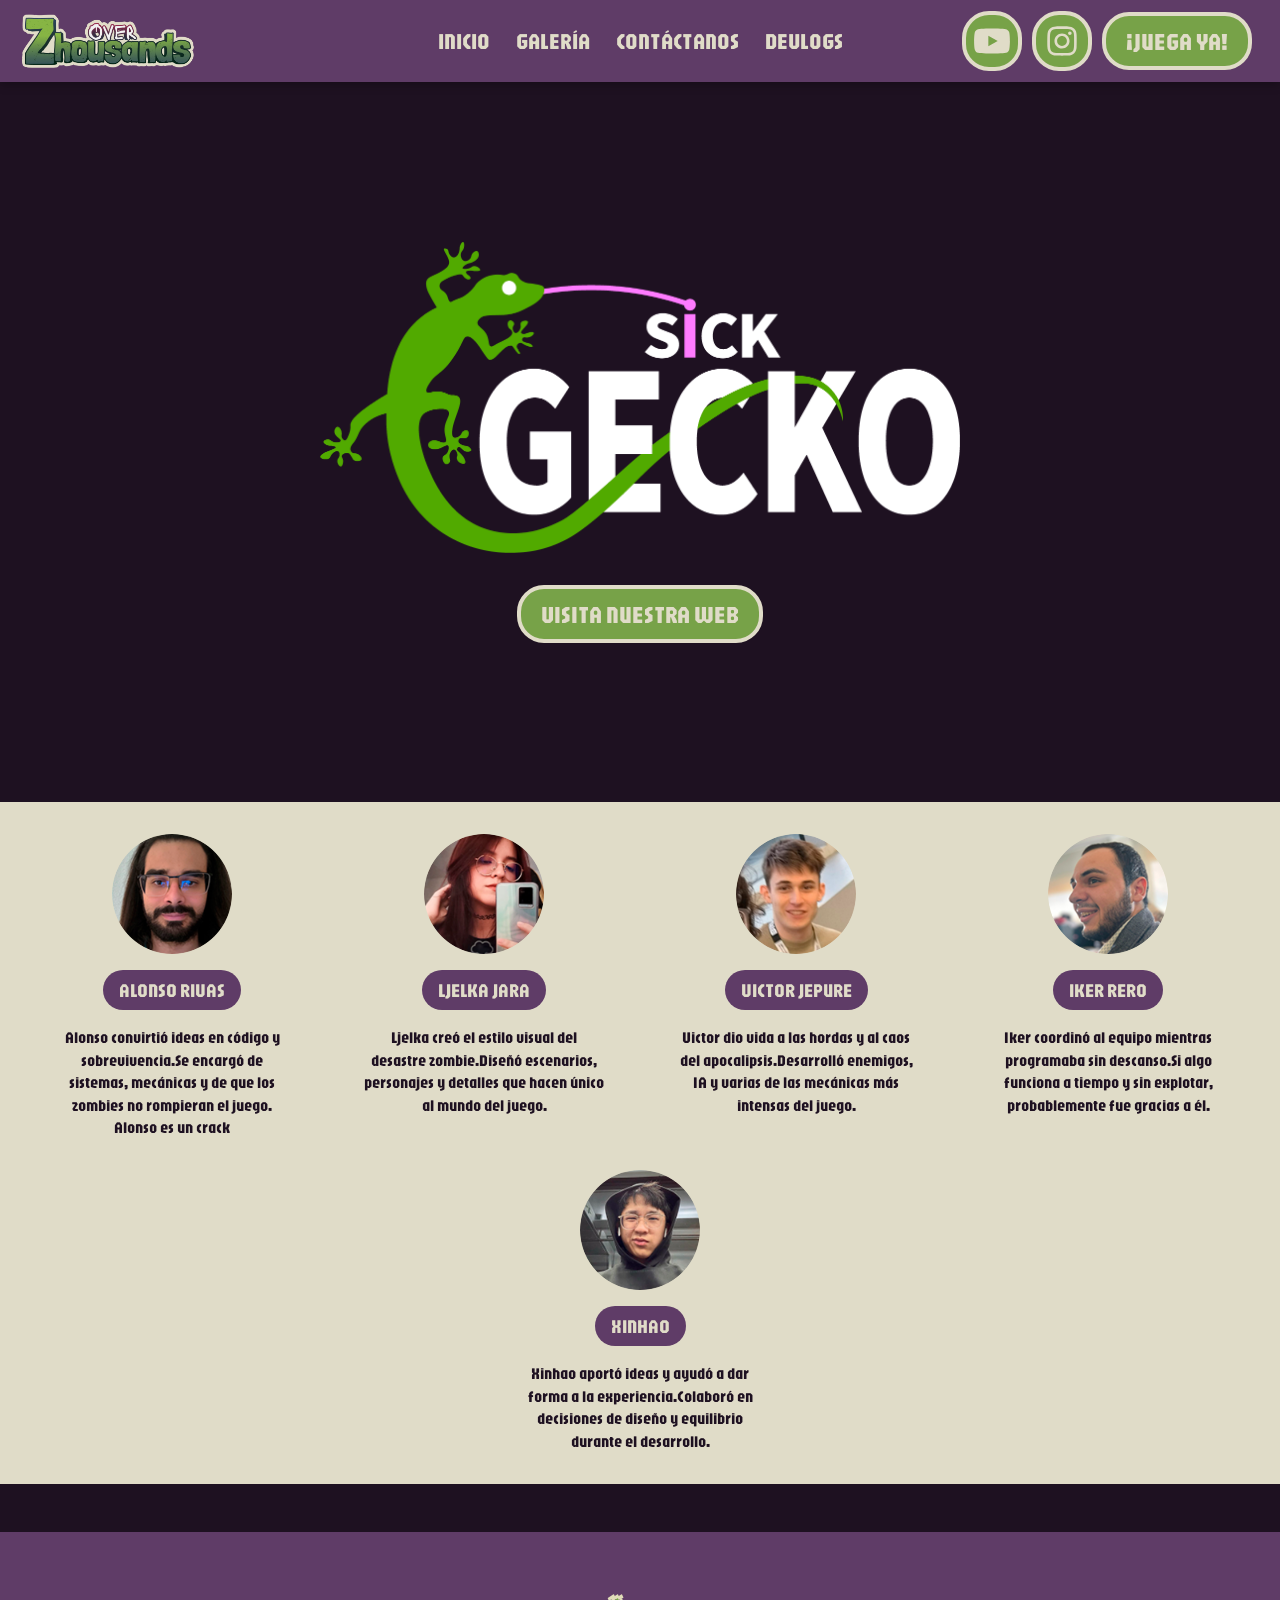
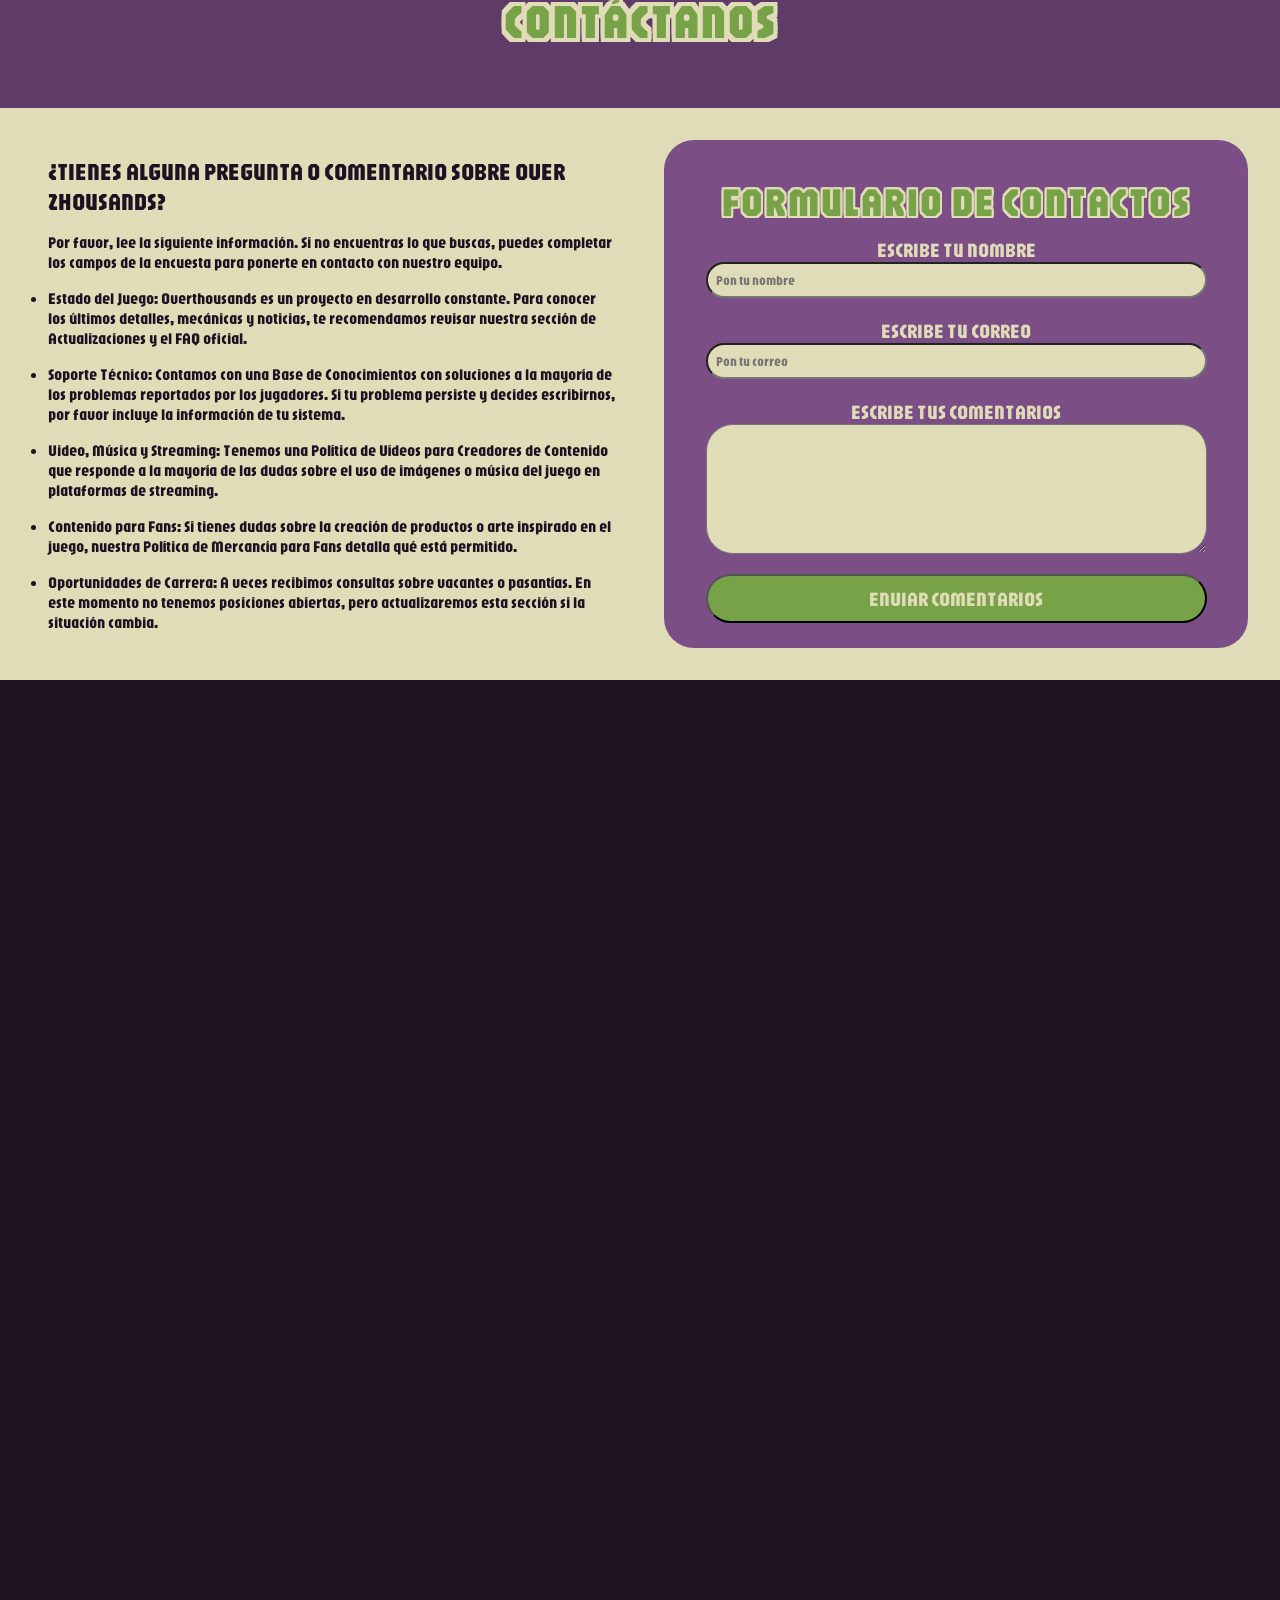
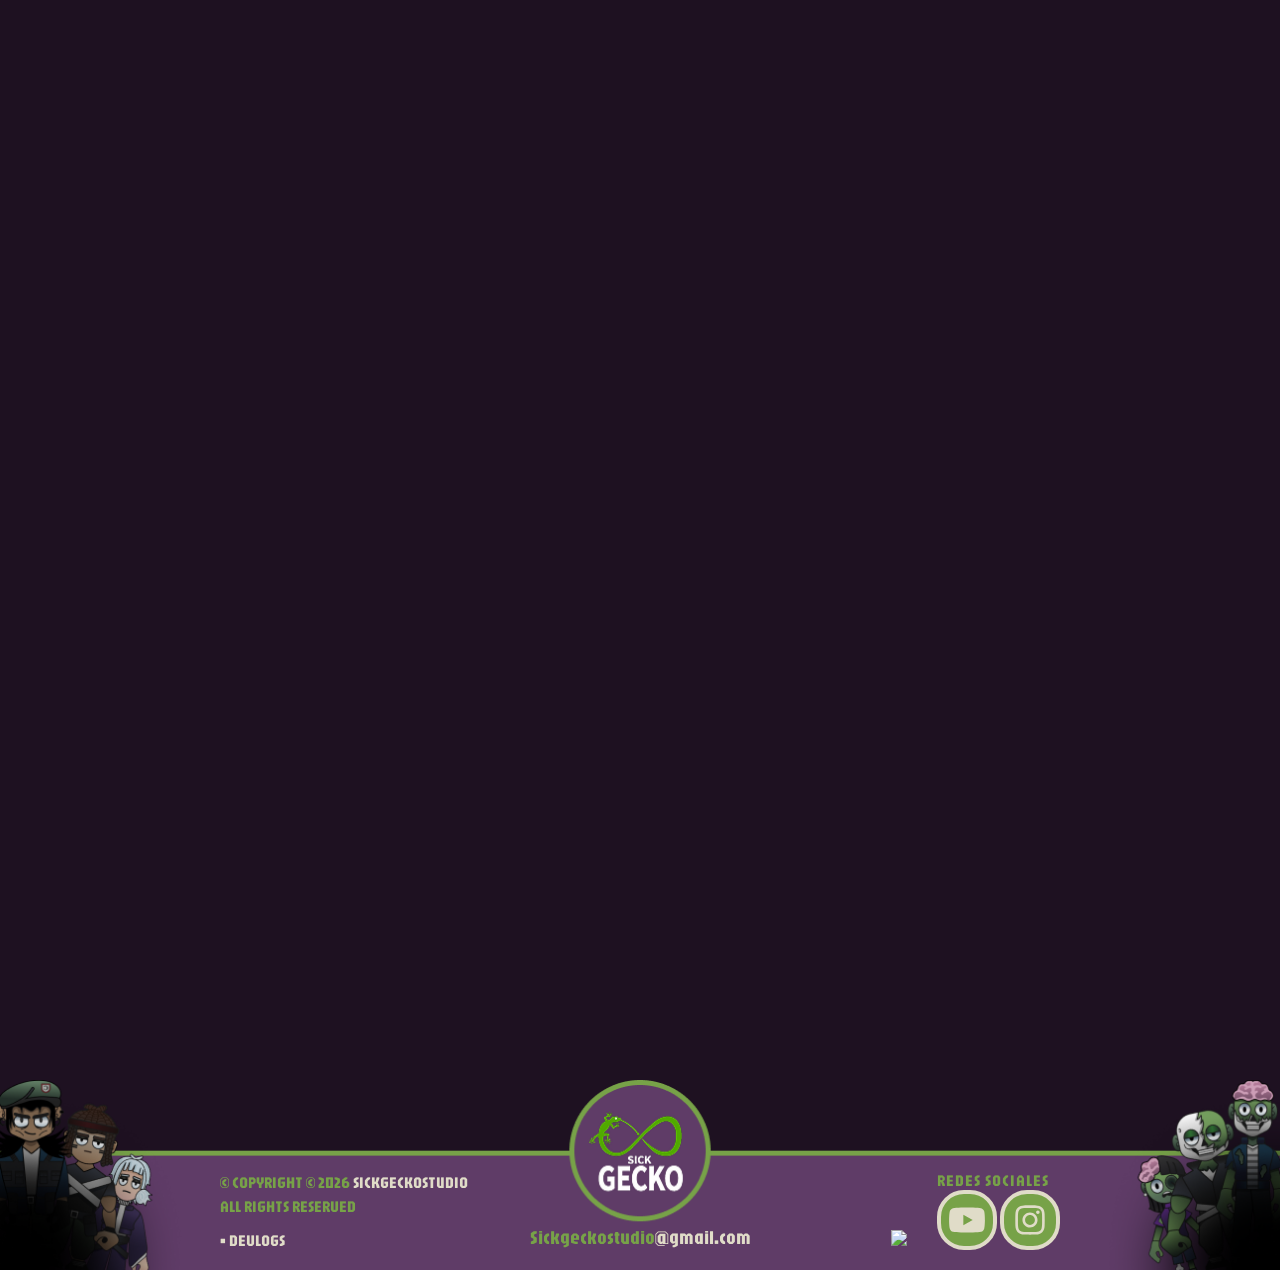
==== commit 382eed9b: "Formulario responsive aplique un media query para hacerlo responsive" ====
--- a/contact.html
+++ b/contact.html
@@ -184,9 +184,7 @@
 
             </div>
         </section>
-        <section>
-            
-        </section>
+        
 
         <section class="spacer"></section>
     </main>
--- a/style.css
+++ b/style.css
@@ -608,6 +608,7 @@
 
 .galeria-personajes{
     width: 100%;
+    overflow: hidden;
 }
 
 /* ================================================= */
@@ -617,10 +618,12 @@
 .titulo-personajes-container{
     position: relative;
     width: 100%;
-    height: 180px;
+    min-height: 180px;
+
     display: flex;
     justify-content: center;
     align-items: center;
+
     overflow: hidden;
 
     border-top: 6px solid #77A248;
@@ -630,8 +633,10 @@
 .titulo-bg{
     position: absolute;
     inset: 0;
+
     width: 100%;
     height: 100%;
+
     object-fit: cover;
     opacity: 0.35;
 }
@@ -640,11 +645,11 @@
     position: relative;
     z-index: 2;
 
-    font-size: 5rem;
-
-    color: #E0DCC8;
-
-    -webkit-text-stroke: 4px #6E9A45;
+    font-size: clamp(2.5rem, 7vw, 5rem);
+
+    color: #E0DCC8;
+
+    -webkit-text-stroke: 3px #6E9A45;
 
     text-shadow:
         0 0 10px rgba(0,0,0,0.6),
@@ -661,18 +666,20 @@
 
 .personaje-grid{
     display: grid;
-    grid-template-columns: 1fr 1fr;
-
-    align-items: center;
-
-    gap: 80px;
-
-    padding: 120px 8%;
+    grid-template-columns: repeat(2, minmax(280px, 1fr));
+
+    gap: clamp(30px, 5vw, 80px);
+
+    align-items: center;
+
+    padding:
+        clamp(80px, 10vw, 140px)
+        clamp(20px, 6vw, 100px);
 
     overflow: hidden;
 }
 
-/* ===== COLORES ===== */
+/* COLORES */
 
 .zombie-1{ background-color: #6E9A45; }
 .zombie-2{ background-color: #5F3C67; }
@@ -688,12 +695,16 @@
     flex-direction: column;
     align-items: center;
 
-    gap: 40px;
+    gap: 30px;
 }
 
 .lado img{
-    display: block;
+    width: min(100%, 380px);
     height: auto;
+
+    object-fit: contain;
+
+    transition: transform .3s ease;
 }
 
 /* ================================================= */
@@ -701,6 +712,10 @@
 /* ================================================= */
 
 .lore-box{
+    width: min(100%, 650px);
+
+    padding: clamp(18px, 3vw, 35px);
+
     background: #2b362f;
 
     color: #E0DCC8;
@@ -709,185 +724,26 @@
 
     box-shadow: 0 0 20px rgba(0,0,0,0.35);
 
-    line-height: 1.5;
-}
-
-/* ################################################# */
-/* ################## ZOMBIE 1 ##################### */
-/* ################################################# */
-
-.zombie-1{
-    padding-top: 120px;
-    padding-bottom: 120px;
-}
-
-.img-z1-a{
-    width: 260px;
-    transform: translateX(-50px) translateY(-60px);
-}
-
-.img-z1-b{
-    width: 320px;
-    transform: translateX(40px) translateY(-30px);
-}
-
-.lore-z1-a{
-    width: 480px;
-
-    padding: 20px;
-
-    font-size: 1.4rem;
-
-    transform:
-        translateX(-20px)
-        translateY(-40px)
-        rotate(4deg);
-}
-
-.lore-z1-b{
-    width: 480px;
-
-    padding: 20px;
-
-    font-size: 1.4rem;
-
-    transform:
-        translateX(30px)
-        rotate(-4deg);
-}
-
-/* ################################################# */
-/* ################## ZOMBIE 2 ##################### */
-/* ################################################# */
-
-.zombie-2{
-    padding-top: 120px;
-    padding-bottom: 120px;
-}
-
-.img-z2-a{
-    width: 220px;
-    transform: translateX(-50px)translateY(-80px);
-}
-
-.img-z2-b{
-    width: 200px;
-    transform: translateX(20px) translateY(-30px);
-}
-
-.lore-z2-a{
-    width: 580px;
-
-    padding: 30px;
-
-    font-size: 1.6rem;
-
-    transform:
-        translateX(-30px)
-        translateY(-60px)
-        rotate(4deg);
-}
-
-.lore-z2-b{
-    width: 650px;
-
-    padding: 35px;
-
-    font-size: 1.6rem;
-
-    transform:
-        translateX(40px)
-        translateY(-20px)
-        rotate(-4deg);
-}
-
-/* ################################################# */
-/* ################## ZOMBIE 3 ##################### */
-/* ################################################# */
-
-.zombie-3{
-    padding-top: 120px;
-    padding-bottom: 120px;
-}
-
-.img-z3-a{
-    width: 400px;
-    transform: translateX(-30px) translateY(-140px);
-}
-
-.img-z3-b{
-    width: 450px;
-    transform: translateX(20px) translateY(-20px);
-}
-
-.lore-z3-a{
-    width: 550px;
-
-    padding: 30px;
-
-    font-size: 1.6rem;
-
-    transform:
-        translateX(-20px)
-        translateY(-120px)
-        rotate(4deg);
-}
-
-.lore-z3-b{
-    width: 580px;
-
-    padding: 35px;
-
-    font-size: 1.6rem;
-
-    transform:
-        translateX(20px)
-        translateY(-20px)
-        rotate(-4deg);
-}
-
-/* ################################################# */
-/* ################## ZOMBIE 4 ##################### */
-/* ################################################# */
-
-.zombie-4{
-    padding-top: 120px;
-    padding-bottom: 120px;
-}
-
-.img-z4-a{
-    width: 280px;
-    transform: translateX(-20px) translateY(-20px);
-}
-
+    line-height: 1.6;
+
+    font-size: clamp(1rem, 2vw, 1.5rem);
+
+    text-align: center;
+}
+
+/* ================================================= */
+/* ================= IMÁGENES ====================== */
+/* ================================================= */
+
+.img-z1-a,
+.img-z1-b,
+.img-z2-a,
+.img-z2-b,
+.img-z3-a,
+.img-z3-b,
+.img-z4-a,
 .img-z4-b{
-    width: 250px;
-    transform: translateX(20px) translateY(30px);
-}
-
-.lore-z4-a{
-    width: 600px;
-
-    padding: 30px;
-
-    font-size: 1.5rem;
-
-    transform:
-        translateX(-20px)
-        rotate(4deg);
-}
-
-.lore-z4-b{
-    width: 550px;
-
-    padding: 35px;
-
-    font-size: 1.5rem;
-
-    transform:
-        translateX(20px)
-        translateY(-20px)
-        rotate(-4deg);
+    transform: none;
 }
 
 /* ================================================= */
@@ -896,8 +752,9 @@
 
 .separador-zombies{
     width: 100%;
-
     height: 140px;
+
+    position: relative;
 
     background-image: url("Imagenes/Mesa de trabajo 1ItchBack_H.png");
 
@@ -907,6 +764,25 @@
 
     border-top: 1px solid #1E1121;
     border-bottom: 1px solid #1E1121;
+
+    overflow: hidden;
+
+    z-index: 20;
+}
+
+.zombie-separador-img{
+    position: absolute;
+
+    left: 50%;
+    transform: translateX(-50%);
+
+    top: -170px;
+
+    width: clamp(180px, 28vw, 380px);
+
+    z-index: 1;
+
+    pointer-events: none;
 }
 
 /* ================================================= */
@@ -914,23 +790,22 @@
 /* ================================================= */
 
 .nombre-zombie{
-
     position: absolute;
 
     top: 30px;
-    left: 40px;
-
-    z-index: 20;
+    left: 30px;
+
+    z-index: 30;
 
     background-color: #1E1121;
 
-    padding: 12px 40px;
+    padding: 12px 30px;
 
     border: 4px solid #77A248;
 
     color: #E0DCC8;
 
-    font-size: 3rem;
+    font-size: clamp(1.4rem, 3vw, 3rem);
 
     text-transform: uppercase;
 
@@ -943,57 +818,63 @@
 }
 
 /* ================================================= */
-/* ================= RESPONSIVE ==================== */
-/* ================================================= */
-
-/* ================= TABLET ================= */
-
-@media (max-width: 1100px){
+/* ================= TABLET ======================== */
+/* ================================================= */
+
+@media (max-width: 1024px){
+
+    .personaje-grid{
+        grid-template-columns: 1fr;
+    }
+
+    .lado{
+        width: 100%;
+    }
+
+    .lore-box{
+        max-width: 700px;
+    }
+
+    .zombie-separador-img{
+        top: -130px;
+    }
+}
+
+/* ================================================= */
+/* ================= MOBILE ======================== */
+/* ================================================= */
+
+@media (max-width: 700px){
 
     .titulo-personajes-container{
-        height: 150px;
-    }
-
-    .galeria-title{
-        font-size: 4rem;
-        -webkit-text-stroke: 3px #6E9A45;
+        min-height: 130px;
     }
 
     .personaje-grid{
-        gap: 50px;
-        padding: 90px 6%;
+        padding: 90px 20px;
+        gap: 40px;
     }
 
     .lado img{
-        max-width: 320px;
-    }
-
-    .lore-box{
-        width: 100%;
-        max-width: 500px;
-
-        padding: 25px;
-
-        font-size: 1.2rem;
-
-        transform: none;
-    }
-}
-
-/* ================= MOBILE ================= */
-
-@media (max-width: 700px){
+        width: min(100%, 260px);
+    }
 
     .nombre-zombie{
-
-        font-size: 1.5rem;
-
         top: 20px;
         left: 20px;
 
-        padding: 10px 24px;
-
-        border: 3px solid #77A248;
+        padding: 10px 20px;
+
+        border-width: 3px;
+    }
+
+    .separador-zombies{
+        height: 90px;
+    }
+
+    .zombie-separador-img{
+        top: -85px;
+        width: 180px;
     }
 }
 
@@ -1019,7 +900,7 @@
 
     text-align: center;
 
-    font-size: 3.5rem;
+    font-size: clamp(2rem, 6vw, 3.5rem);
 
     color: #E0DCC8;
 
@@ -1031,8 +912,10 @@
         0 0 10px rgba(0,0,0,0.5);
 
     position: relative;
-    left: 235px;
-   
+
+    left: 0;
+
+    width: 100%;
 }
 
 .comic-container{
--- a/style contact.css
+++ b/style contact.css
@@ -647,8 +647,9 @@
 }
 
 .members{
-    display: grid;
-    grid-template-columns: repeat(auto-fit, minmax(250px, 1fr));
+   display: flex;
+   flex-wrap: wrap;
+   justify-content: space-around;
     gap: 2rem;
     padding: 2rem;
     background-color: #E0DCC8;
@@ -660,7 +661,7 @@
     align-items: center;
     text-align: center;
     gap: 1rem;
-    padding: 1rem;
+   width: 240px;
 }
 
 .namemember{
@@ -672,9 +673,9 @@
 }
 
 .memberdescription{
-   font-size: 1rem;
+   font-size: 16px;
     line-height: 1.4;
-    max-width: 250px;
+    max-width: 240px;
     color: #1E1121;
 }
 
@@ -717,7 +718,6 @@
     background-color: #E0DCB8;
     display: flex;
     flex-direction: row;
-    flex-wrap: wrap;
     justify-content: space-around;
     padding: 2rem;
     gap: 2rem;
@@ -801,5 +801,20 @@
     padding: 10px 20px;
     font-size: 20px;
 }
-
-
+@media (max-width: 900px) {
+     .fondoencuestas{
+        display: flex;
+        flex-direction: column;
+        align-items: center;
+    }
+    .equipo {
+        flex-direction: column;
+    }
+
+    .miembro {
+        width: 90%;
+    }
+}
+
+
+
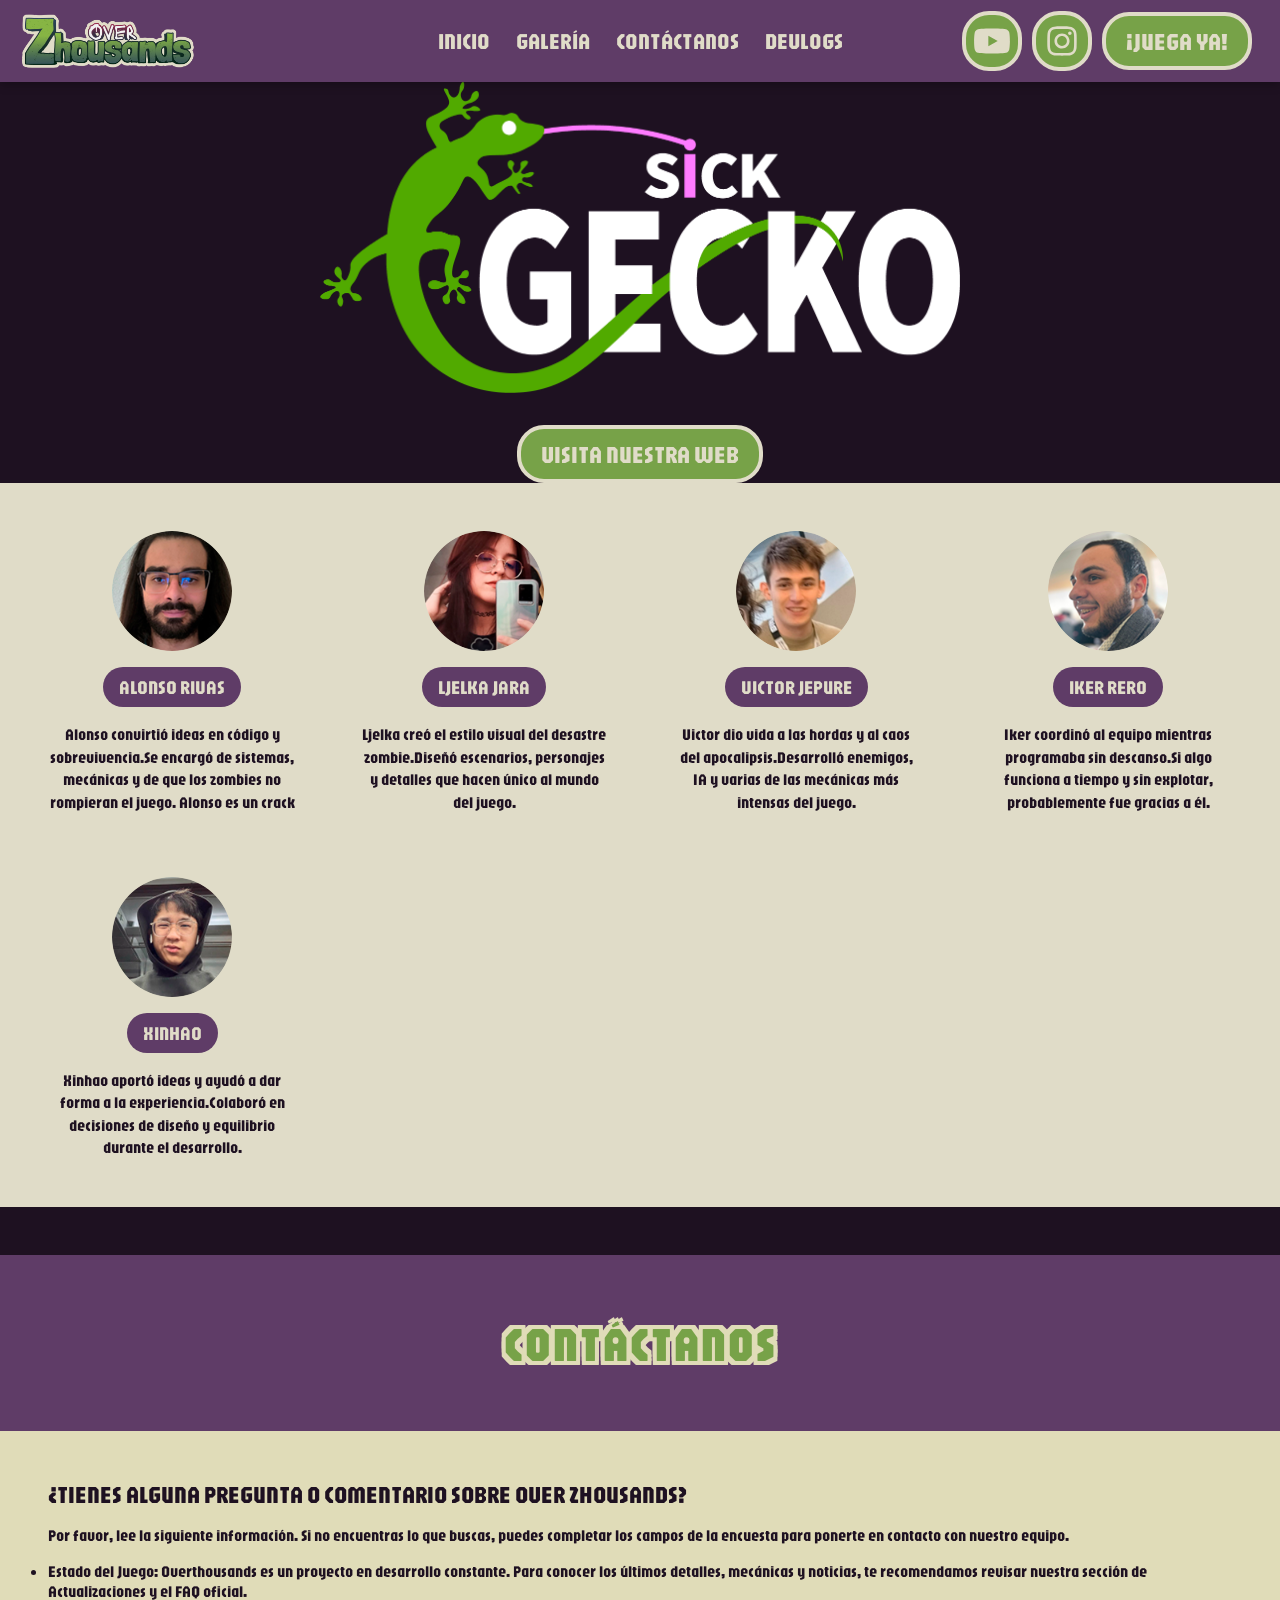
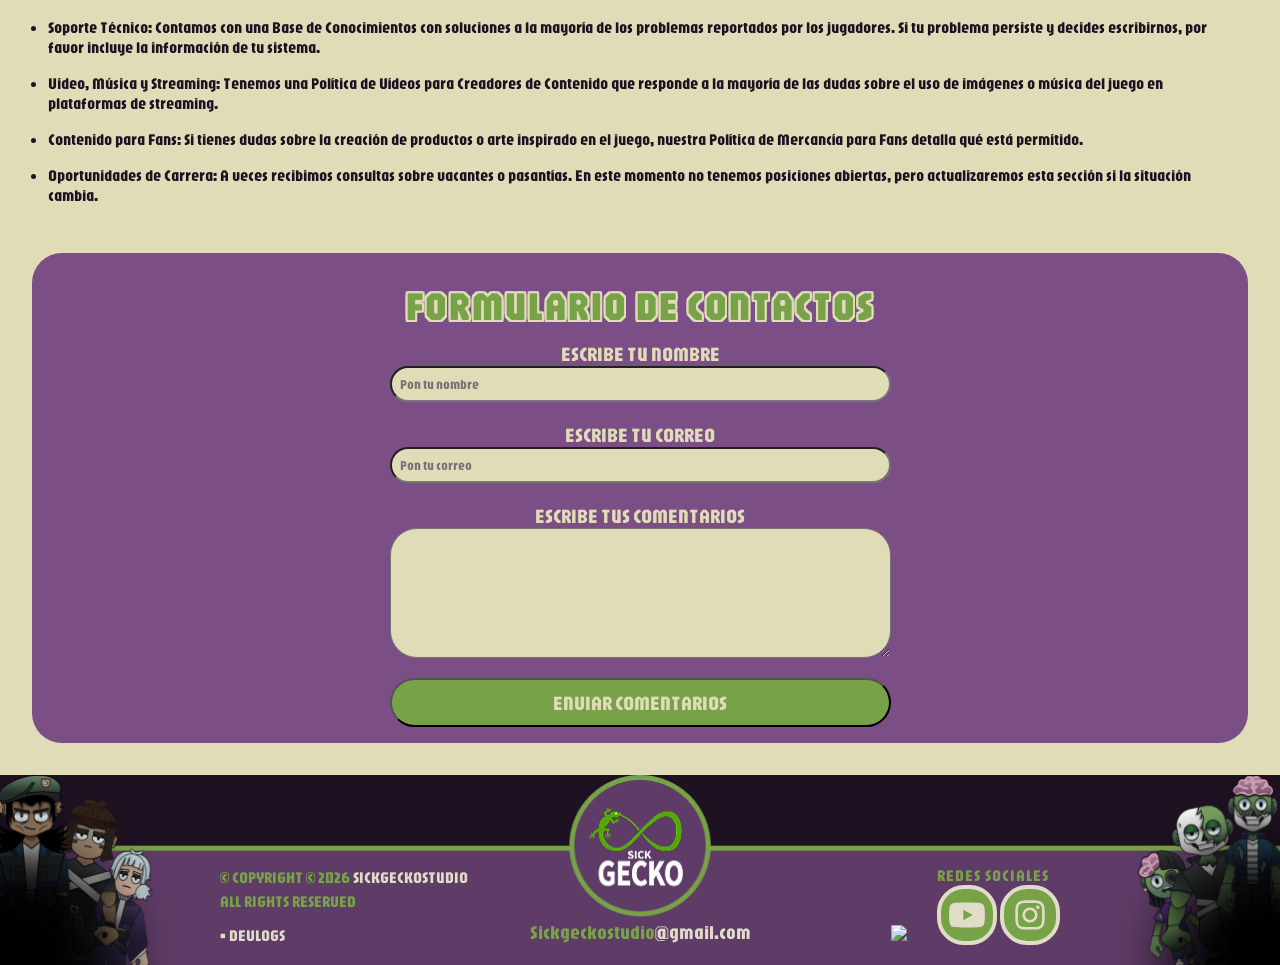
==== commit e2da209f: "Juntado todas las partes" ====
--- a/contact.html
+++ b/contact.html
@@ -5,7 +5,6 @@
     <meta name="viewport" content="width=device-width, initial-scale=1.0">
     <title>Over Zhousands</title>
     <link rel="stylesheet" href="style.css">
-    <link rel="stylesheet" href="style contact.css">
     <link rel="shortcut icon" href="Imagenes/Icono.png" type="image/x-icon">
 </head>
 <body class="pagina-informacion">
@@ -14,17 +13,17 @@
         <div class="container">
 
             <!-- Logo -->
-            <a href="#inicio" class="logo-link">
+            <a href="index.html" class="logo-link">
                 <img src="Imagenes/Logo-OZ.png" alt="Logo Over Zhousands" class="logo-img">
             </a>
 
             <!-- Nav principal (se oculta en movil) -->
             <nav class="nav">
                 <ul>
-                    <li><a href="#inicio">INICIO</a></li>
-                    <li><a href="#galeria">GALERÍA</a></li>
-                    <li><a href="#contacto">CONTÁCTANOS</a></li>
-                    <li><a href="#devlogs">DEVLOGS</a></li>
+                    <li><a href="index.html">INICIO</a></li>
+                    <li><a href="galeria.html">GALERÍA</a></li>
+                    <li><a href="contact.html">CONTÁCTANOS</a></li>
+                    <li><a href="Devlog.html">DEVLOGS</a></li>
                 </ul>
             </nav>
 
@@ -67,10 +66,10 @@
 
         <!-- Menú desplegable mobile -->
         <div class="mobile-menu" id="mobileMenu">
-            <a href="#inicio" onclick="cerrarMenu()">INICIO</a>
-            <a href="#galeria" onclick="cerrarMenu()">GALERÍA</a>
-            <a href="#contacto" onclick="cerrarMenu()">CONTÁCTANOS</a>
-            <a href="#devlogs" onclick="cerrarMenu()">DEVLOGS</a>
+            <a href="index.html" onclick="cerrarMenu()">INICIO</a>
+            <a href="galeria.html" onclick="cerrarMenu()">GALERÍA</a>
+            <a href="contact.html" onclick="cerrarMenu()">CONTÁCTANOS</a>
+            <a href="Devlog.html" onclick="cerrarMenu()">DEVLOGS</a>
         </div>
     </header>
 
@@ -184,7 +183,9 @@
 
             </div>
         </section>
-        
+        <section>
+            
+        </section>
 
         <section class="spacer"></section>
     </main>
--- a/style.css
+++ b/style.css
@@ -16,6 +16,12 @@
 body {
     min-height: 100vh;
     background-color: #1E1121;
+    display: flex;
+    flex-direction: column;
+}
+
+main {
+    flex: 1;
 }
 
 /* Header estático */
@@ -296,17 +302,10 @@
 .hero {
     color: #E0DCC8;
     font-size: 1.5rem;
-    height: 80vh;
-    display: flex;
-    flex-direction: column;
-    justify-content: center;
+    display: flex;
+    flex-direction: column;
     align-items: center;
     text-align: center;
-}
-
-/* Spacer */
-.spacer {
-    height: 2000px;
 }
 
 /* Offset anclas */
@@ -600,6 +599,261 @@
     .logo-img {
         height: 40px; /* logo más pequeño en mobile */
     }
+   
+}
+
+/* Teaser*/
+video{
+    display: flex;
+    width: 100%;
+}
+
+.Titulos {
+    display: flex;
+    justify-content: center;
+    font-size: 5rem;
+    font-weight: 200;
+    color: #77A248;
+    text-shadow:
+    -2px 0 #E0DCB8,
+     2px 0 #E0DCB8,
+     0 -2px #E0DCB8,
+     0  2px #E0DCB8,
+
+    -2px -2px #E0DCB8,
+     2px -2px #E0DCB8,
+    -2px  2px #E0DCB8,
+     2px  2px #E0DCB8;
+    line-height: 1;
+    letter-spacing: 2px;
+}
+.Titulo {
+    display: flex;
+    align-items: center;
+    flex-direction: column;
+    padding-top: 6rem;
+}
+.Descripcion {
+    display: flex;
+    text-align: center;
+    max-width: 80%;
+    color: #E0DCB8;
+    line-height: 1;
+    padding-top: 3rem;
+    padding-bottom: 3rem;
+
+}
+.BotonDESCARGA {
+  display: flex;
+  justify-content: center;
+}
+
+.BtDescarga {
+  display: flex;                 
+  justify-content: center;
+  align-items: center;
+
+  background-color: #5F3C67;     
+  border: 4px solid #77A248;     
+  padding: 10px 20px;
+  border-radius: 30px;
+  text-decoration: none;
+  transition: 0.2s ease-in-out;
+}
+
+.texto-juegaYa {
+  color: #E0DCB8;              
+  font-size: 1.5rem;
+}
+.BtDescarga:hover {
+  transform: scale(1.05);
+  background-color: #77A248;
+}
+
+.Reviews {
+    display: flex;
+    justify-content: center;
+    width: 100%;
+    padding-top: 6rem;
+}
+
+.carrusel {
+    display: flex;
+    justify-content: center;
+    align-items: center;
+    height: 200px;
+    width: 100%;
+    background-image: url(Imagenes/PatronZombiesFondo.png); 
+    background-size: cover;       
+    background-position: center;  
+    background-repeat: no-repeat;
+}
+
+.slide {
+  position: absolute;
+  opacity: 0;
+  transition: opacity 0.8s ease-in-out;
+  text-align: center;
+  max-width: 60%;
+  padding: 0 15px;
+}
+
+.slide.activo {
+  opacity: 1;
+}
+
+.frase {
+  color: #E0DCB8;
+  font-size: 1.4rem;
+}
+
+.medio {
+  display: block;
+  margin-top: 10px;
+  color: #77A248;
+  font-weight: bold;
+  font-size: 1.2rem;
+}
+
+.indicadores {
+  display: flex;
+  justify-content: center;
+  gap: 10px;
+  margin-top: 10rem;
+}
+
+.punto {
+  width: 0.6rem;
+  height: 0.6rem;
+  border-radius: 50%;
+  background-color: #77A248; 
+  opacity: 0.4;
+  cursor: pointer;
+  transition: 0.3s;
+}
+
+.punto.activo {
+  opacity: 1;
+  transform: scale(1.3);
+}
+
+.Caracteristicas {
+    display: flex;
+    justify-content: space-evenly;
+    width: 100%;
+    padding-top: 6rem;
+    flex-wrap: wrap;
+}
+
+.Cara {
+    display: flex;
+    flex-direction: column;
+    justify-content: flex-start;
+    background-color: #5F3C67; 
+    border: 11px solid #77A248; 
+    border-radius: 20px;
+    margin: 1rem;
+    width: 400px;
+    height: 300px;
+    text-align: center;
+    transition: transform 0.25s ease-in-out;
+}
+.Cara:hover {
+    transform: scale(1.05);
+}
+
+.ImgCara{
+    width: 100%;
+    padding: 1rem;
+    border-radius: 30px;
+}
+
+.TextCara {
+    color: #77A248;
+    text-shadow:
+    -2px 0 #E0DCB8,
+     2px 0 #E0DCB8,
+     0 -2px #E0DCB8,
+     0  2px #E0DCB8,
+
+    -2px -2px #E0DCB8,
+     2px -2px #E0DCB8,
+    -2px  2px #E0DCB8,
+     2px  2px #E0DCB8;
+    line-height: 1;
+    letter-spacing: 2px;
+}
+
+.PruebaJuego {
+    display: flex;
+    justify-content: space-around;
+    align-items:center; 
+    width: 100%;
+    min-height: 600px;
+    padding-top: 6rem;
+    padding-bottom: 6rem;
+}
+.PInicio {
+    margin: 1rem;
+    max-width: 100%;
+}
+
+.PantallaJuego {
+    display: flex;
+    justify-content: center;
+    width: 100%;
+    padding: 1rem;
+}
+
+.ConoceJuego {
+    display: flex;
+    flex-direction: column;
+    justify-content: center;
+    align-items:center;
+    font-size: 3rem;
+    color: #E0DCB8;
+    gap: 1.5rem;
+    width: 100%;
+}
+
+
+.banner-redes {
+    display: flex;
+    justify-content: center;
+    gap: 1rem;
+    width: 100%;
+}
+
+@media (max-width: 900px) {
+    .PruebaJuego {
+        flex-direction: column;
+        text-align: center;
+        min-height: auto;
+        margin-bottom: 6rem;
+    }
+
+    .ConoceJuego {
+        align-items: center;
+        max-width: 90%;
+        margin-bottom: 3rem;
+    }
+
+    .banner-redes {
+        justify-content: center;
+    }
+     .PInicio {
+        max-height: 600px;
+        width: auto;
+        object-fit: contain;
+    }
+
+    body {
+        min-height: auto;
+    }
+
+    main {
+        padding-bottom: 0;
+    }
 }
 
 /* ================================================= */
@@ -1054,4 +1308,205 @@
         height: 60px;
         font-size: 1.5rem;
     }
-}+}
+
+#Intro{
+
+    display: flex;
+    justify-content: center;
+}
+.Logo_Sick_Gecko_w{
+    display: flex;
+    justify-content: center;
+    width: 100%;
+}
+.LSG{
+    width: 50%;
+    padding-bottom: 2rem;
+}
+
+.btn-os-text-long {
+    display: inline-flex;
+    align-items: center;
+    justify-content: center;
+    background-color: #77A248;
+    border: 4px solid #E0DCC8;   
+    transition: all 0.3s ease;
+    cursor: pointer;
+    text-decoration: none;
+    box-sizing: border-box;
+   padding: 10px 20px;
+   border-radius: 27px;
+
+}
+
+.text-btn{
+   text-decoration: none;
+   color: #E0DCC8;
+}
+
+.btn-os-text-long:hover {
+    transform: scale(1.05); /* Efecto de pulsación */
+    background-color: #E0DCC8; /* Invierte colores al hacer hover */
+}
+
+.text-btn:hover{
+    color: #77A248;
+}
+
+.members{
+    display: grid;
+    grid-template-columns: repeat(auto-fit, minmax(250px, 1fr));
+    gap: 2rem;
+    padding: 2rem;
+    background-color: #E0DCC8;
+}
+
+.member1{
+    display: flex;
+    flex-direction: column;
+    align-items: center;
+    text-align: center;
+    gap: 1rem;
+    padding: 1rem;
+}
+
+.namemember{
+    background-color: #5F3C67;
+    color: #E0DCC8;
+    padding: 0.5rem 1rem;
+    border-radius: 27px;
+    font-size: 1.2rem;
+}
+
+.memberdescription{
+   font-size: 1rem;
+    line-height: 1.4;
+    max-width: 250px;
+    color: #1E1121;
+}
+
+.memberpicture{
+    width: 120px;
+    height: 120px;
+    object-fit: cover;
+    border-radius: 50%;
+}
+
+.title_encuesta{
+    display: flex;
+    width: 100%;
+    justify-content: center;
+    background-color: #5F3C67;
+    margin-top: 3rem;
+    padding-top: 4rem;
+    padding-bottom: 4rem;
+}
+
+.separator{
+    font-size: 3rem;
+    font-weight: lighter;
+    color: #77A248;
+    text-shadow:
+    -4px 0 #E0DCB8,
+     4px 0 #E0DCB8,
+     0 -4px #E0DCB8,
+     0  4px #E0DCB8,
+
+    -4px -4px #E0DCB8,
+     4px -4px #E0DCB8,
+    -4px  4px #E0DCB8,
+     4px  4px #E0DCB8;
+    line-height: 1;
+    letter-spacing: 2px;
+}
+
+.fondoencuestas{
+    background-color: #E0DCB8;
+    display: flex;
+    flex-direction: row;
+    flex-wrap: wrap;
+    justify-content: space-around;
+    padding: 2rem;
+    gap: 2rem;
+}
+
+.infoencuesta{
+    width: 100%;
+    display: flex;
+    justify-content: flex-start;
+    padding: 1rem;
+    flex-direction: column;
+    color: #1E1121;
+    gap: 1rem;
+}
+
+.listainfo{
+    display: flex;
+    height: 100%;
+    align-content: space-around;
+    flex-direction: column;
+    gap: 1rem;
+}
+
+.formulariocontacto{
+    width: 100%;
+    display: flex;
+    background-color: #7B4E86;
+    justify-content: center;
+    border-radius: 30px;
+    color: #E0DCB8;
+}
+form{
+    display: flex;
+    flex-direction: column;
+    justify-content: center;
+    padding: 1rem;
+}
+legend{
+    color: #77A248;
+    font-size: 40px;
+    color: #77A248;
+    text-shadow:
+    -2px 0 #E0DCB8,
+     2px 0 #E0DCB8,
+     0 -2px #E0DCB8,
+     0  2px #E0DCB8,
+
+    -2px -2px #E0DCB8,
+     2px -2px #E0DCB8,
+    -2px  2px #E0DCB8,
+     2px  2px #E0DCB8;
+    line-height: 1;
+    letter-spacing: 2px;
+    padding: 1rem;
+}
+
+label{
+    color: #E0DCB8;
+    font-size: 20px;
+    display: flex;
+    justify-content: center;
+}
+input{
+    background-color:#E0DCB8;
+    color: #5F3C67;
+    border-radius: 27px;
+    padding: 0.5rem;
+}
+textarea{
+    background-color:#E0DCB8;
+    color: #5F3C67;
+    border-radius: 27px;
+    padding: 3rem;
+    display: flex;
+   justify-content: center;
+}
+.botonformulario{
+    background-color: #77A248;
+    color: #E0DCB8;
+    border-radius: 27px;
+    padding: 10px 20px;
+    font-size: 20px;
+}
+
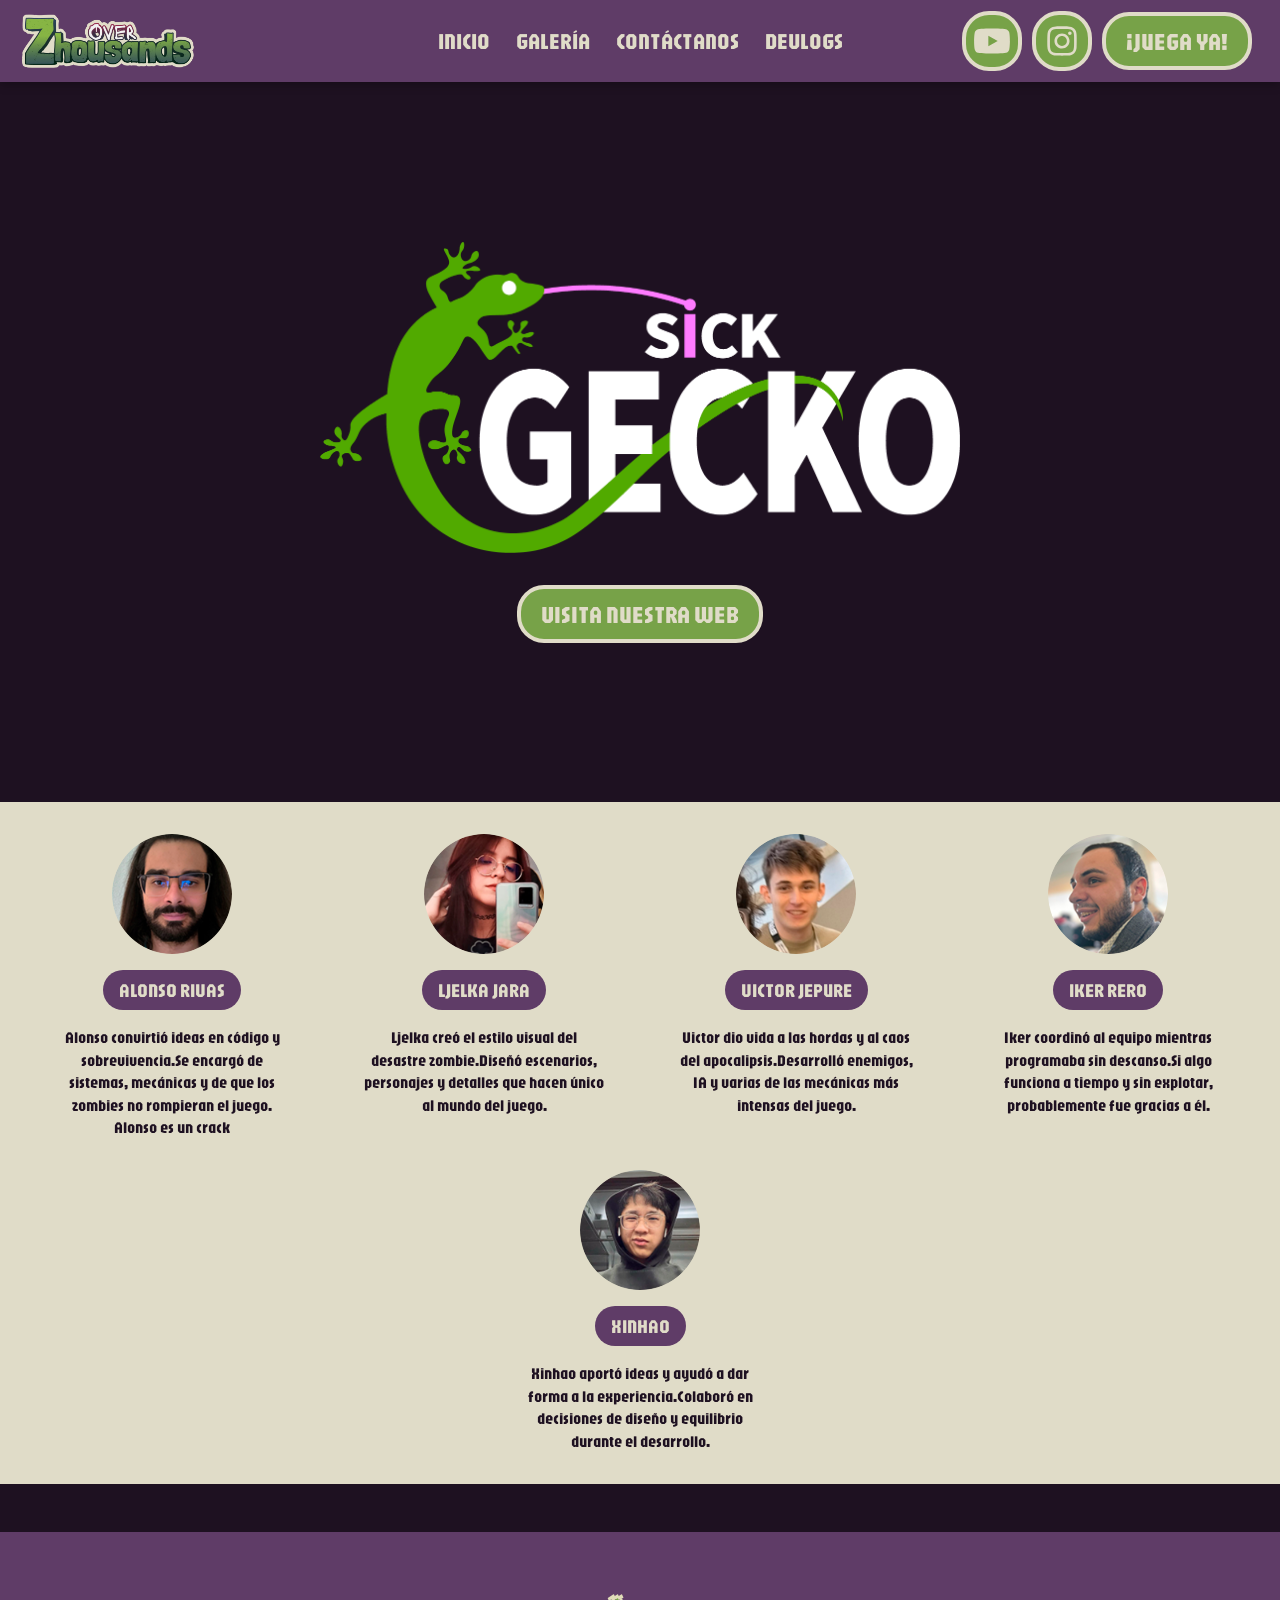
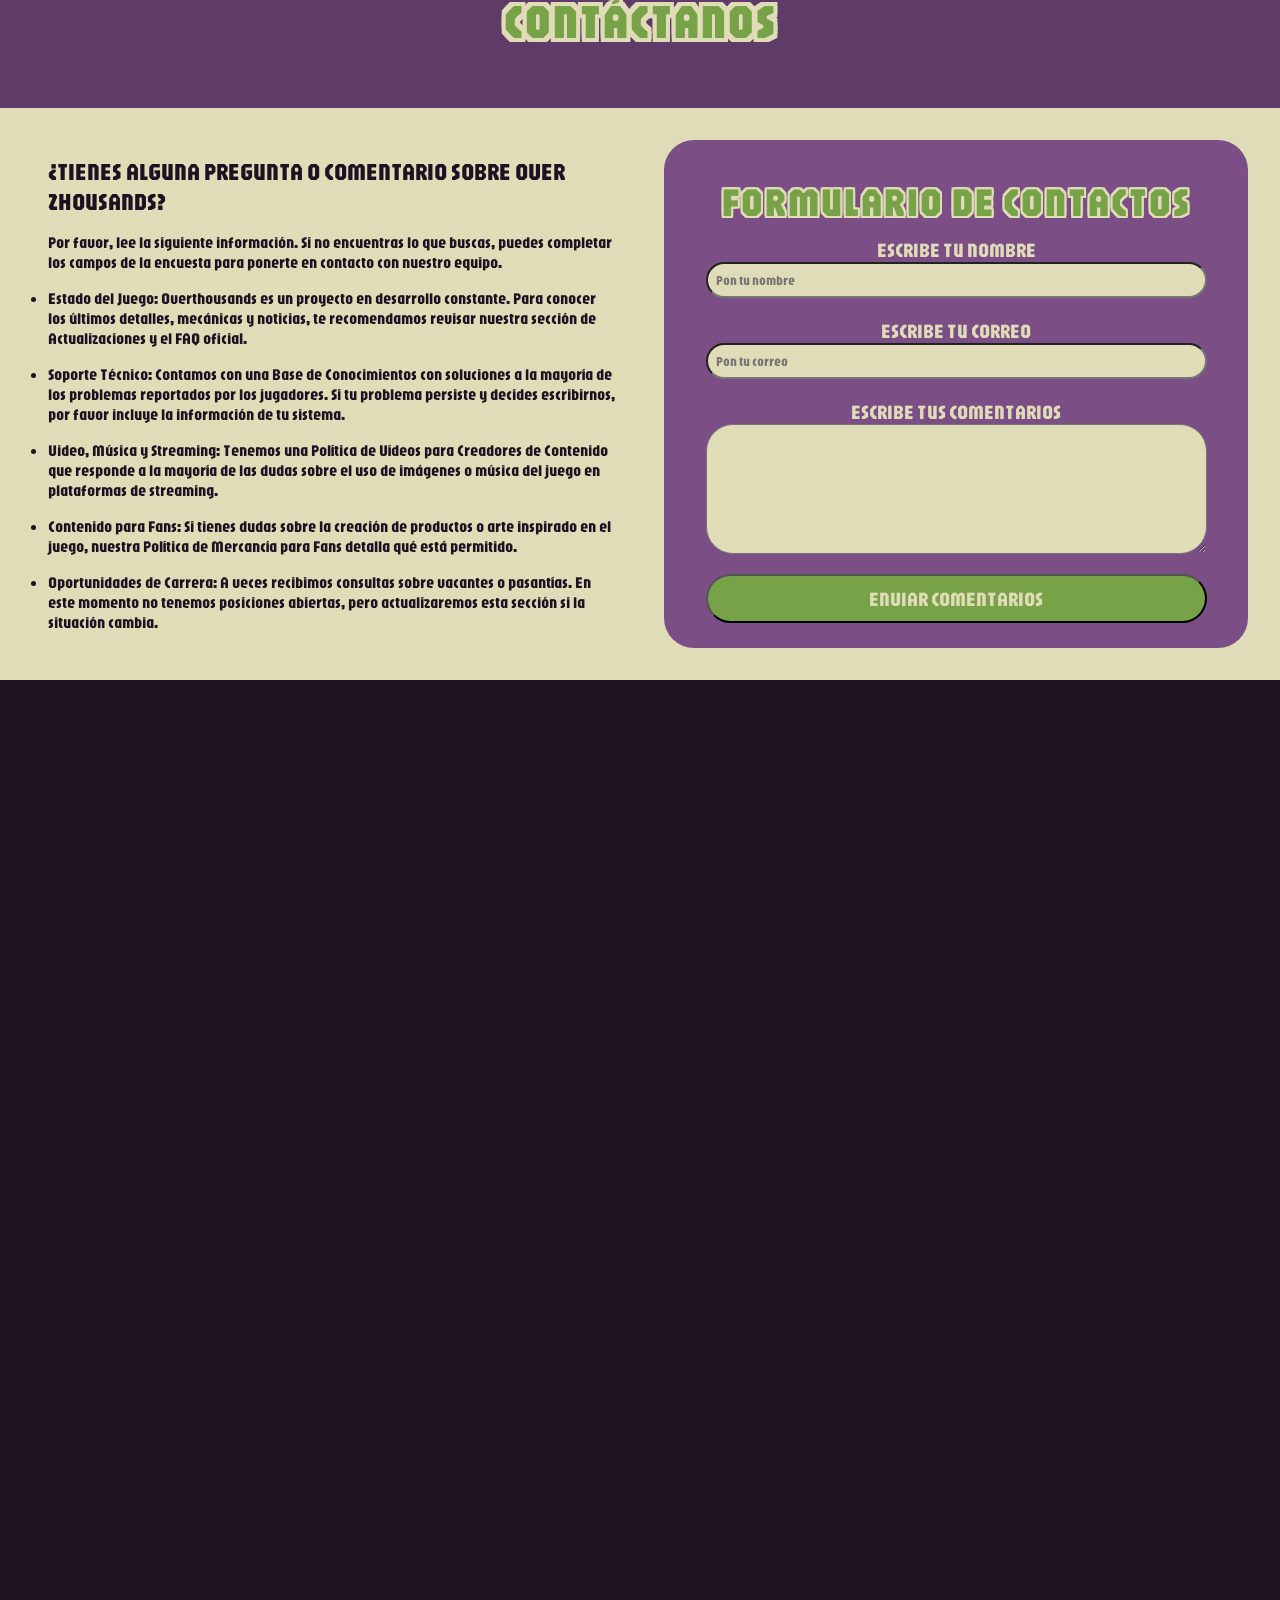
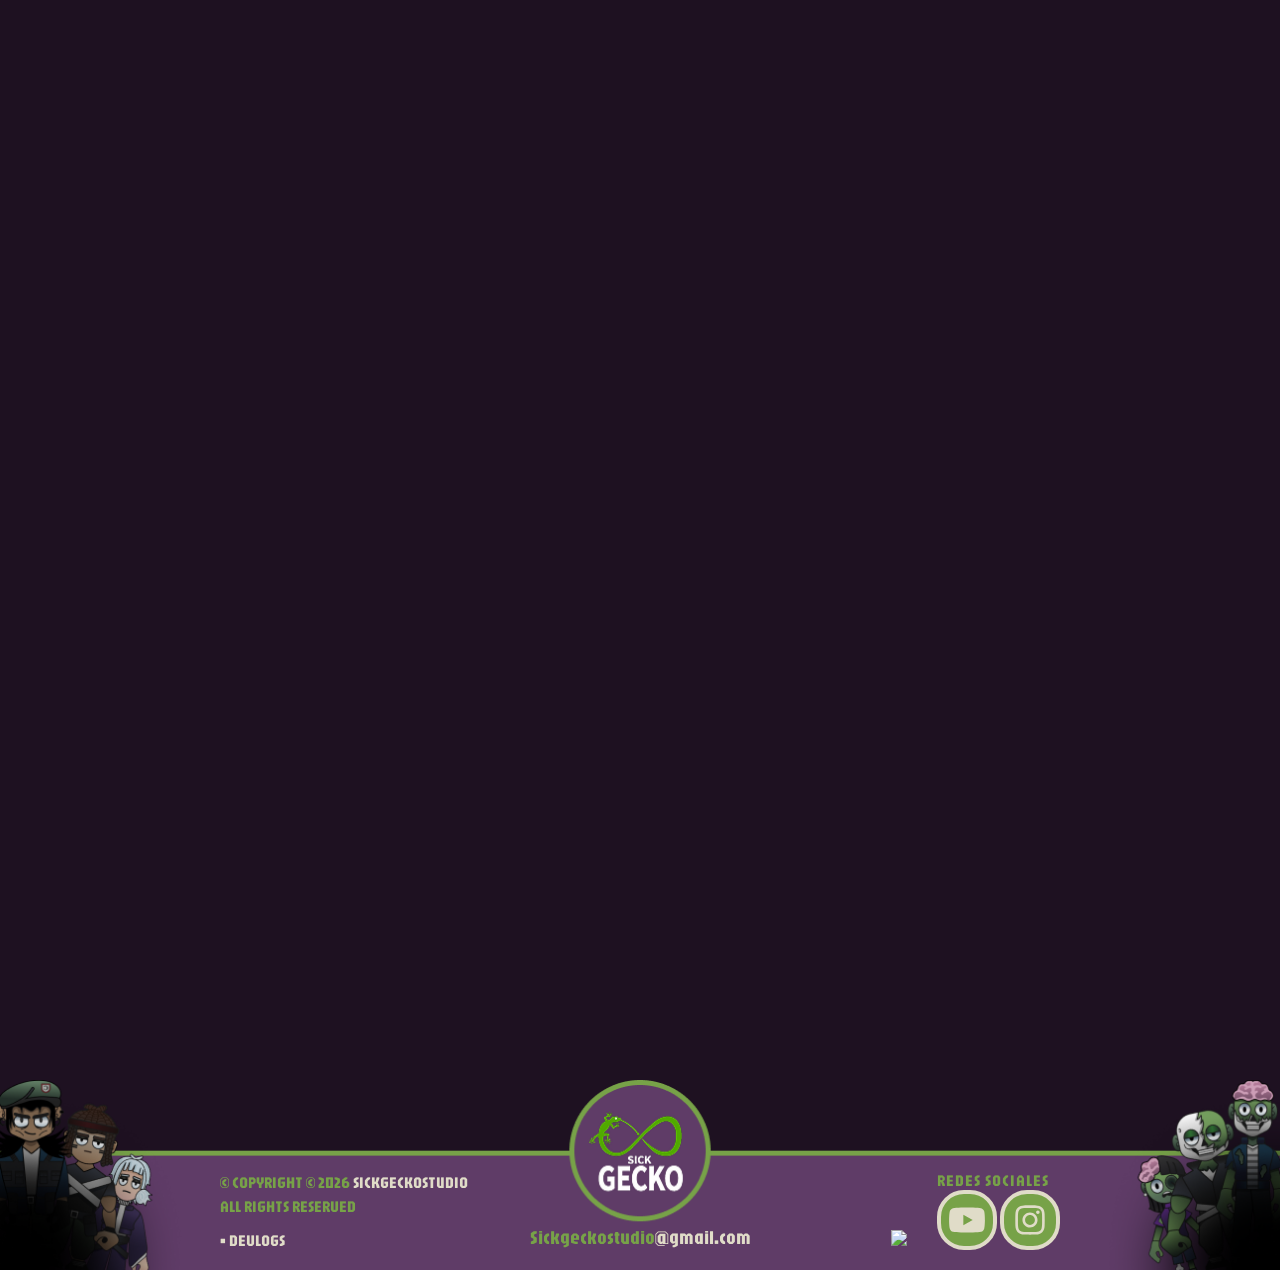
==== commit 078b16b6: "Cambios de contact" ====
--- a/contact.html
+++ b/contact.html
@@ -5,6 +5,7 @@
     <meta name="viewport" content="width=device-width, initial-scale=1.0">
     <title>Over Zhousands</title>
     <link rel="stylesheet" href="style.css">
+    <link rel="stylesheet" href="style contact.css">
     <link rel="shortcut icon" href="Imagenes/Icono.png" type="image/x-icon">
 </head>
 <body class="pagina-informacion">
@@ -13,17 +14,17 @@
         <div class="container">
 
             <!-- Logo -->
-            <a href="index.html" class="logo-link">
+            <a href="#inicio" class="logo-link">
                 <img src="Imagenes/Logo-OZ.png" alt="Logo Over Zhousands" class="logo-img">
             </a>
 
             <!-- Nav principal (se oculta en movil) -->
             <nav class="nav">
                 <ul>
-                    <li><a href="index.html">INICIO</a></li>
-                    <li><a href="galeria.html">GALERÍA</a></li>
-                    <li><a href="contact.html">CONTÁCTANOS</a></li>
-                    <li><a href="Devlog.html">DEVLOGS</a></li>
+                    <li><a href="#inicio">INICIO</a></li>
+                    <li><a href="#galeria">GALERÍA</a></li>
+                    <li><a href="#contacto">CONTÁCTANOS</a></li>
+                    <li><a href="#devlogs">DEVLOGS</a></li>
                 </ul>
             </nav>
 
@@ -66,10 +67,10 @@
 
         <!-- Menú desplegable mobile -->
         <div class="mobile-menu" id="mobileMenu">
-            <a href="index.html" onclick="cerrarMenu()">INICIO</a>
-            <a href="galeria.html" onclick="cerrarMenu()">GALERÍA</a>
-            <a href="contact.html" onclick="cerrarMenu()">CONTÁCTANOS</a>
-            <a href="Devlog.html" onclick="cerrarMenu()">DEVLOGS</a>
+            <a href="#inicio" onclick="cerrarMenu()">INICIO</a>
+            <a href="#galeria" onclick="cerrarMenu()">GALERÍA</a>
+            <a href="#contacto" onclick="cerrarMenu()">CONTÁCTANOS</a>
+            <a href="#devlogs" onclick="cerrarMenu()">DEVLOGS</a>
         </div>
     </header>
 
@@ -183,9 +184,7 @@
 
             </div>
         </section>
-        <section>
-            
-        </section>
+        
 
         <section class="spacer"></section>
     </main>
--- a/style.css
+++ b/style.css
@@ -1355,8 +1355,9 @@
 }
 
 .members{
-    display: grid;
-    grid-template-columns: repeat(auto-fit, minmax(250px, 1fr));
+   display: flex;
+   flex-wrap: wrap;
+   justify-content: space-around;
     gap: 2rem;
     padding: 2rem;
     background-color: #E0DCC8;
@@ -1368,7 +1369,7 @@
     align-items: center;
     text-align: center;
     gap: 1rem;
-    padding: 1rem;
+   width: 240px;
 }
 
 .namemember{
@@ -1380,9 +1381,9 @@
 }
 
 .memberdescription{
-   font-size: 1rem;
+   font-size: 16px;
     line-height: 1.4;
-    max-width: 250px;
+    max-width: 240px;
     color: #1E1121;
 }
 
@@ -1425,7 +1426,6 @@
     background-color: #E0DCB8;
     display: flex;
     flex-direction: row;
-    flex-wrap: wrap;
     justify-content: space-around;
     padding: 2rem;
     gap: 2rem;
@@ -1509,4 +1509,17 @@
     padding: 10px 20px;
     font-size: 20px;
 }
-
+@media (max-width: 900px) {
+     .fondoencuestas{
+        display: flex;
+        flex-direction: column;
+        align-items: center;
+    }
+    .equipo {
+        flex-direction: column;
+    }
+
+    .miembro {
+        width: 90%;
+    }
+}
--- a/style contact.css
+++ b/style contact.css
@@ -0,0 +1,820 @@
+@import url('https://fonts.googleapis.com/css2?family=Jaro:opsz@6..72&display=swap');
+
+html, body {
+    overflow-x: clip;
+    width: 100%;
+}
+
+/* Configuración General */
+* {
+    margin: 0;
+    padding: 0;
+    box-sizing: border-box;
+    font-family: 'Jaro';
+}
+
+body {
+    min-height: 100vh;
+    background-color: #1E1121;
+}
+
+/* Header estático */
+.main-header {
+    background-color: #5F3C67;
+    color: #E0DCC8;
+    padding: 0.7rem 0;
+    font-size: 1.4rem;
+    position: sticky;
+    top: 0;
+    width: 100%;
+    z-index: 1000;
+    box-shadow: 0 2px 10px rgba(0, 0, 0, 0.3);
+}
+
+.container {
+    max-width: 1900px;
+    margin: 0 auto;
+    display: flex;
+    justify-content: space-between;
+    align-items: center;
+    padding: 0 18px;
+    position: relative;
+}
+
+/* Logo */
+.logo-link {
+    display: flex;
+    align-items: center;
+    text-decoration: none;
+    flex-shrink: 0;
+    z-index: 2;
+}
+
+.logo-img {
+    height: 60px;
+    width: auto;
+    object-fit: contain;
+    transition: opacity 0.3s;
+}
+
+.logo-img:hover {
+    opacity: 0.8;
+}
+
+/* Nav central */
+.nav {
+    position: absolute;
+    left: 50%;
+    transform: translateX(-50%);
+}
+
+.nav ul {
+    list-style: none;
+    display: flex;
+}
+
+.nav ul li {
+    margin: 0 13px;
+}
+
+.nav ul li a {
+    color: #E0DCC8;
+    text-decoration: none;
+    transition: color 0.3s;
+    white-space: nowrap;
+}
+
+.nav ul li a:hover {
+    color: #77A248;
+}
+
+/* Nav derecha */
+.nav1 {
+    z-index: 2;
+}
+
+.nav1 ul {
+    list-style: none;
+    display: flex;
+    align-items: center;
+    gap: 10px;
+}
+
+.nav1 ul li {
+    display: flex;
+    align-items: center;
+}
+
+/* SVG Icons */
+.svg-icon {
+    width: 42px;
+    height: 42px;
+    fill: #E0DCC8;
+    transition: fill 0.3s ease;
+    display: block;
+}
+
+.btn-os-icon:hover .svg-icon,
+.btn-os-text:hover .svg-icon {
+    fill: #77A248;
+}
+
+/* Itch.io SVG: oculto en desktop, visible en mobile */
+.itch-svg {
+    display: none;
+}
+
+@media (max-width: 900px) {
+    .itch-svg {
+        display: block;
+    }
+}
+
+/* --- Estilos Base para todos los botones --- */
+.btn-os-icon,
+.btn-os-text {
+    display: inline-flex;
+    align-items: center;
+    justify-content: center;
+    background-color: #77A248; /* Color verde de tus imágenes */
+    border: 4px solid #E0DCC8;   /* Color beige de tus bordes */
+    transition: all 0.3s ease;
+    cursor: pointer;
+    text-decoration: none;
+    box-sizing: border-box;
+}
+
+/* Efecto Hover general */
+.btn-os-icon:hover,
+.btn-os-text:hover {
+    transform: scale(1.05); /* Efecto de pulsación */
+    background-color: #E0DCC8; /* Invierte colores al hacer hover */
+}
+
+/* Botones Icono */
+.btn-os-icon {
+    width: 60px;  /* Ajusta el tamaño según necesites */
+    height: 60px;
+    border-radius: 27px;
+    position: relative;
+}
+
+/* Botón Texto */
+.btn-os-text {
+    padding: 10px 20px;
+    border-radius: 27px;
+    color: #E0DCC8;
+    font-family: 'Jaro', sans-serif;
+    font-size: 1.5rem;
+    font-weight: bold;
+    text-transform: uppercase;
+}
+
+.btn-os-text:hover,
+.btn-os-text:hover .texto-juega {
+    color: #77A248;
+}
+
+/* Icono Menú */
+.btn-os-menu {
+    background: none; /* Botón de menú sin fondo por defecto, solo el icono */
+    border: none;
+}
+.btn-os-menu:hover {
+    background-color: transparent;
+    transform: scale(1.05);
+}
+
+.menu-icon-bars {
+    width: 30px;
+    height: 4px;
+    background-color: #E0DCC8; /* Línea central */
+    border-radius: 2px;
+    position: relative;
+    transition: background-color 0.3s ease;
+}
+
+.menu-icon-bars::before,
+.menu-icon-bars::after {
+    content: '';
+    width: 30px;
+    height: 4px;
+    background-color: #E0DCC8;
+    border-radius: 2px;
+    position: absolute;
+    left: 0;
+    transition: background-color 0.3s ease;
+}
+
+.menu-icon-bars::before { top: -10px; } /* Línea superior */
+.menu-icon-bars::after { bottom: -10px; } /* Línea inferior */
+
+.btn-os-menu:hover .menu-icon-bars,
+.btn-os-menu:hover .menu-icon-bars::before,
+.btn-os-menu:hover .menu-icon-bars::after {
+    background-color: #77A248; /* Cambia a verde al hacer hover */
+}
+
+/* Ajustes Responsive */
+@media (max-width: 900px) {
+    .btn-juega {
+        width: 45px;      
+        height: 45px;
+        padding: 0;       
+        border-radius: 17px;
+        
+        /* FUERZA EL BORDE */
+        border: 4px solid #E0DCC8; 
+        background-color: #77A248;
+        display: inline-flex;
+        align-items: center;
+        justify-content: center;
+    }
+
+    .texto-juega {
+        display: none;
+    }
+    
+    /* resto de botones de redes */
+    .btn-os-icon {
+        width: 45px;
+        height: 45px;
+        border: 4px solid #E0DCC8; /* Asegura el mismo grosor aquí también */
+        border-radius: 17px;
+    }
+}
+
+/* Botón hamburguesa */
+.menu-btn {
+    display: none;
+    cursor: pointer;
+    z-index: 2;
+    padding: 0;
+}
+
+.menu-btn .svg-icon {
+    width: 30px; /* Un poco más pequeño que los de redes para que quepa bien */
+    height: 30px;
+}
+
+/* Menú desplegable mobile */
+.mobile-menu {
+    display: none;
+    flex-direction: column;
+    background-color: #7B4E86;
+    position: absolute;
+    top: 100%;
+    left: 0;
+    width: 100%;
+    padding: 16px 24px;
+    box-shadow: 0 6px 16px rgba(0,0,0,0.4);
+    z-index: 999;
+}
+
+.mobile-menu.open {
+    display: flex;
+}
+
+.mobile-menu a {
+    color: #E0DCC8;
+    text-decoration: none;
+    font-size: 1.2rem;
+    padding: 10px 0;
+    border-bottom: 1px solid #333;
+    transition: color 0.3s;
+}
+
+.mobile-menu a:last-child {
+    border-bottom: none;
+}
+
+.mobile-menu a:hover {
+    color: #77A248;
+}
+
+/* Hero */
+.hero {
+    color: #E0DCC8;
+    font-size: 1.5rem;
+    height: 80vh;
+    display: flex;
+    flex-direction: column;
+    justify-content: center;
+    align-items: center;
+    text-align: center;
+}
+
+/* Spacer */
+.spacer {
+    height: 2000px;
+}
+
+/* Offset anclas */
+#inicio, #galeria, #contacto, #devlogs {
+    scroll-margin-top: 80px;
+}
+
+/* Footer */
+
+.main-footer {
+    padding: 0px 220px; 
+    min-height: 190px;
+    background-image: url('Imagenes/Footer_fondo.png');
+    background-size: cover;
+    background-position: bottom;
+    background-repeat: no-repeat;
+    color: #E0DCC8;
+    position: relative;
+    overflow: hidden;
+}
+
+/* Imágenes en las esquinas */
+.footer-corner {
+    position: absolute;
+    bottom: 0;
+    height: 100%;
+    width: auto;
+    object-fit: contain;
+    object-position: bottom;
+    pointer-events: none;
+}
+
+.footer-corner--left {
+    left: 0;
+}
+
+.footer-corner--right {
+    right: 0;
+}
+
+/* Grid de 3 columnas */
+.footer-grid {
+    display: grid;
+    grid-template-columns: 1fr auto 1fr;
+    align-items: center;
+    gap: 40px;
+    position: relative; 
+    z-index: 1;
+    max-width: 1000px;
+    margin: 0 auto;
+    padding-top: 90px;
+}
+
+/* Columna izquierda */
+.footer-col--left {
+    display: flex;
+    flex-direction: column;
+    gap: 12px;
+    text-align: left;
+}
+
+.footer-copy {
+    font-size: 1rem;
+    line-height: 1.5;
+    color: #77A248;
+}
+
+.footer-studio, span{
+    color: #E0DCC8;
+}
+
+.footer-links {
+    list-style: none;
+    display: flex;
+    flex-direction: column;
+    gap: 6px;
+}
+
+.footer-links a {
+    color: #E0DCC8;
+    text-decoration: none;
+    font-size: 1rem;
+    transition: color 0.3s;
+}
+
+.footer-links a:hover {
+    color: #77A248;
+}
+
+/* Columna central */
+.footer-col--center {
+    display: flex;
+    flex-direction: column;
+    align-items: center;
+    gap: 14px;
+    text-align: center;
+    margin-top: 55px;
+}
+
+.footer-logo {
+    height: 100px;
+    width: auto;
+    object-fit: contain;
+}
+
+/* Email con color distintivo */
+.footer-email {
+    color: #77A248;
+    text-decoration: none;
+    font-size: 1.2rem;
+    transition: color 0.3s, text-decoration 0.3s;
+}
+
+.footer-gmail, span {
+    color: #E0DCC8;
+}
+
+.footer-email:hover {
+    color: #B2DD82;
+    text-decoration: underline;
+}
+
+/* Columna derecha */
+.footer-social-wrapper {
+    display: flex;
+    flex-direction: column;
+    align-items: center;
+    gap: 10px;
+}
+
+.footer-col--right {
+    display: flex;
+    flex-direction: row;
+    align-items: flex-end;
+    gap: 30px;
+    justify-content: flex-end;
+}
+
+.footer-udit {
+    height: 60px;
+    width: auto;
+    object-fit: contain;
+    margin-bottom: 0;
+}
+
+.footer-social-Cointainer {
+    display: flex;
+    flex-direction: column;
+    align-items: center;
+    gap: 10px;
+}
+
+.footer-social-label {
+    font-size: 1rem;
+    color: #77A248;
+    letter-spacing: 1px;
+    flex-direction: column;
+    text-transform: uppercase;
+    margin: 0;
+}
+
+.footer-social-icons {
+    display: flex;
+    flex-direction: row;
+    gap: 12px;
+}
+
+/* Responsive Footer */
+
+/* Responsive tablet */
+@media (max-width: 900px) {
+    .main-footer {
+        background-image: url('Imagenes/Footer_imagen_tablet.png');
+        background-size: cover;
+        background-position: bottom center;
+    }
+
+    .footer-corner {
+        height: 50%;   /* en movil las esquinas son más pequeñas */
+    }
+
+    .footer-grid {
+        grid-template-columns: 1fr;
+        text-align: center;
+        gap: 28px;
+        padding-top: 50px;
+        padding-bottom: 20px;
+    }
+
+    .footer-col--center {
+        order: 1;
+    }
+
+    .footer-col--left {
+        align-items: center;
+        text-align: center;
+        order: 2;
+    }
+
+    .footer-col--right {
+        justify-content: center;
+        order: 3;
+    }
+}
+
+/* Responsive movil */
+@media (max-width: 768px) {
+    .main-footer {
+        background-image: url('Imagenes/Footer_imagen_movil.png');
+        background-size: cover;
+        background-position: bottom center;
+        padding: 20px 20px;
+        width: 100%;
+        min-height: auto;
+    }
+
+    .footer-corner {
+        height: 50%;   /* en movil las esquinas son más pequeñas */
+        display: none;
+    }
+
+    .footer-grid {
+        grid-template-columns: 1fr;
+        text-align: center;
+        gap: 28px;
+        padding-top: 30px;
+    }
+
+    .footer-col--center {
+        order: 1;
+    }
+
+    .footer-col--left {
+        align-items: center;
+        text-align: center;
+        order: 2;
+    }
+
+    .footer-col--right {
+        justify-content: center;
+        order: 3;
+    }
+}
+
+/* Responsive Navbar */
+
+/* Responsive tablet */
+@media (max-width: 900px) {
+    .main-header {
+        position: sticky;
+    }
+    
+    .nav ul li {
+        margin: 0 8px;
+        font-size: 1rem;
+    }
+
+    .btn-icon,
+    .play-btn-icon {
+        height: 38px;
+    }
+
+    .logo-img {
+        height: 48px;
+    }
+}
+
+/* Responsive movil */
+@media (max-width: 640px) {
+    .nav {
+        display: none;
+    }
+
+    .menu-btn {
+        display: inline-flex;
+        width: 45px;
+        height: 45px;
+        border-radius: 17px;
+    }
+
+    .nav1 ul {
+        gap: 6px;  /* menos espacio entre iconos */
+    }
+
+    .btn-icon,
+    .play-btn-icon,
+    .menu-btn-icon {
+        height: 35px; /* iconos más pequeños en mobile */
+    }
+
+    .logo-img {
+        height: 40px; /* logo más pequeño en mobile */
+    }
+}
+
+#Intro{
+
+    display: flex;
+    justify-content: center;
+}
+.Logo_Sick_Gecko_w{
+    display: flex;
+    justify-content: center;
+    width: 100%;
+}
+.LSG{
+    width: 50%;
+    padding-bottom: 2rem;
+}
+
+.btn-os-text-long {
+    display: inline-flex;
+    align-items: center;
+    justify-content: center;
+    background-color: #77A248;
+    border: 4px solid #E0DCC8;   
+    transition: all 0.3s ease;
+    cursor: pointer;
+    text-decoration: none;
+    box-sizing: border-box;
+   padding: 10px 20px;
+   border-radius: 27px;
+
+}
+
+.text-btn{
+   text-decoration: none;
+   color: #E0DCC8;
+}
+
+.btn-os-text-long:hover {
+    transform: scale(1.05); /* Efecto de pulsación */
+    background-color: #E0DCC8; /* Invierte colores al hacer hover */
+}
+
+.text-btn:hover{
+    color: #77A248;
+}
+
+.members{
+   display: flex;
+   flex-wrap: wrap;
+   justify-content: space-around;
+    gap: 2rem;
+    padding: 2rem;
+    background-color: #E0DCC8;
+}
+
+.member1{
+    display: flex;
+    flex-direction: column;
+    align-items: center;
+    text-align: center;
+    gap: 1rem;
+   width: 240px;
+}
+
+.namemember{
+    background-color: #5F3C67;
+    color: #E0DCC8;
+    padding: 0.5rem 1rem;
+    border-radius: 27px;
+    font-size: 1.2rem;
+}
+
+.memberdescription{
+   font-size: 16px;
+    line-height: 1.4;
+    max-width: 240px;
+    color: #1E1121;
+}
+
+.memberpicture{
+    width: 120px;
+    height: 120px;
+    object-fit: cover;
+    border-radius: 50%;
+}
+
+.title_encuesta{
+    display: flex;
+    width: 100%;
+    justify-content: center;
+    background-color: #5F3C67;
+    margin-top: 3rem;
+    padding-top: 4rem;
+    padding-bottom: 4rem;
+}
+
+.separator{
+    font-size: 3rem;
+    font-weight: lighter;
+    color: #77A248;
+    text-shadow:
+    -4px 0 #E0DCB8,
+     4px 0 #E0DCB8,
+     0 -4px #E0DCB8,
+     0  4px #E0DCB8,
+
+    -4px -4px #E0DCB8,
+     4px -4px #E0DCB8,
+    -4px  4px #E0DCB8,
+     4px  4px #E0DCB8;
+    line-height: 1;
+    letter-spacing: 2px;
+}
+
+.fondoencuestas{
+    background-color: #E0DCB8;
+    display: flex;
+    flex-direction: row;
+    justify-content: space-around;
+    padding: 2rem;
+    gap: 2rem;
+}
+
+.infoencuesta{
+    width: 100%;
+    display: flex;
+    justify-content: flex-start;
+    padding: 1rem;
+    flex-direction: column;
+    color: #1E1121;
+    gap: 1rem;
+}
+
+.listainfo{
+    display: flex;
+    height: 100%;
+    align-content: space-around;
+    flex-direction: column;
+    gap: 1rem;
+}
+
+.formulariocontacto{
+    width: 100%;
+    display: flex;
+    background-color: #7B4E86;
+    justify-content: center;
+    border-radius: 30px;
+    color: #E0DCB8;
+}
+form{
+    display: flex;
+    flex-direction: column;
+    justify-content: center;
+    padding: 1rem;
+}
+legend{
+    color: #77A248;
+    font-size: 40px;
+    color: #77A248;
+    text-shadow:
+    -2px 0 #E0DCB8,
+     2px 0 #E0DCB8,
+     0 -2px #E0DCB8,
+     0  2px #E0DCB8,
+
+    -2px -2px #E0DCB8,
+     2px -2px #E0DCB8,
+    -2px  2px #E0DCB8,
+     2px  2px #E0DCB8;
+    line-height: 1;
+    letter-spacing: 2px;
+    padding: 1rem;
+}
+
+label{
+    color: #E0DCB8;
+    font-size: 20px;
+    display: flex;
+    justify-content: center;
+}
+input{
+    background-color:#E0DCB8;
+    color: #5F3C67;
+    border-radius: 27px;
+    padding: 0.5rem;
+}
+textarea{
+    background-color:#E0DCB8;
+    color: #5F3C67;
+    border-radius: 27px;
+    padding: 3rem;
+    display: flex;
+   justify-content: center;
+}
+.botonformulario{
+    background-color: #77A248;
+    color: #E0DCB8;
+    border-radius: 27px;
+    padding: 10px 20px;
+    font-size: 20px;
+}
+@media (max-width: 900px) {
+     .fondoencuestas{
+        display: flex;
+        flex-direction: column;
+        align-items: center;
+    }
+    .equipo {
+        flex-direction: column;
+    }
+
+    .miembro {
+        width: 90%;
+    }
+}
+
+
+
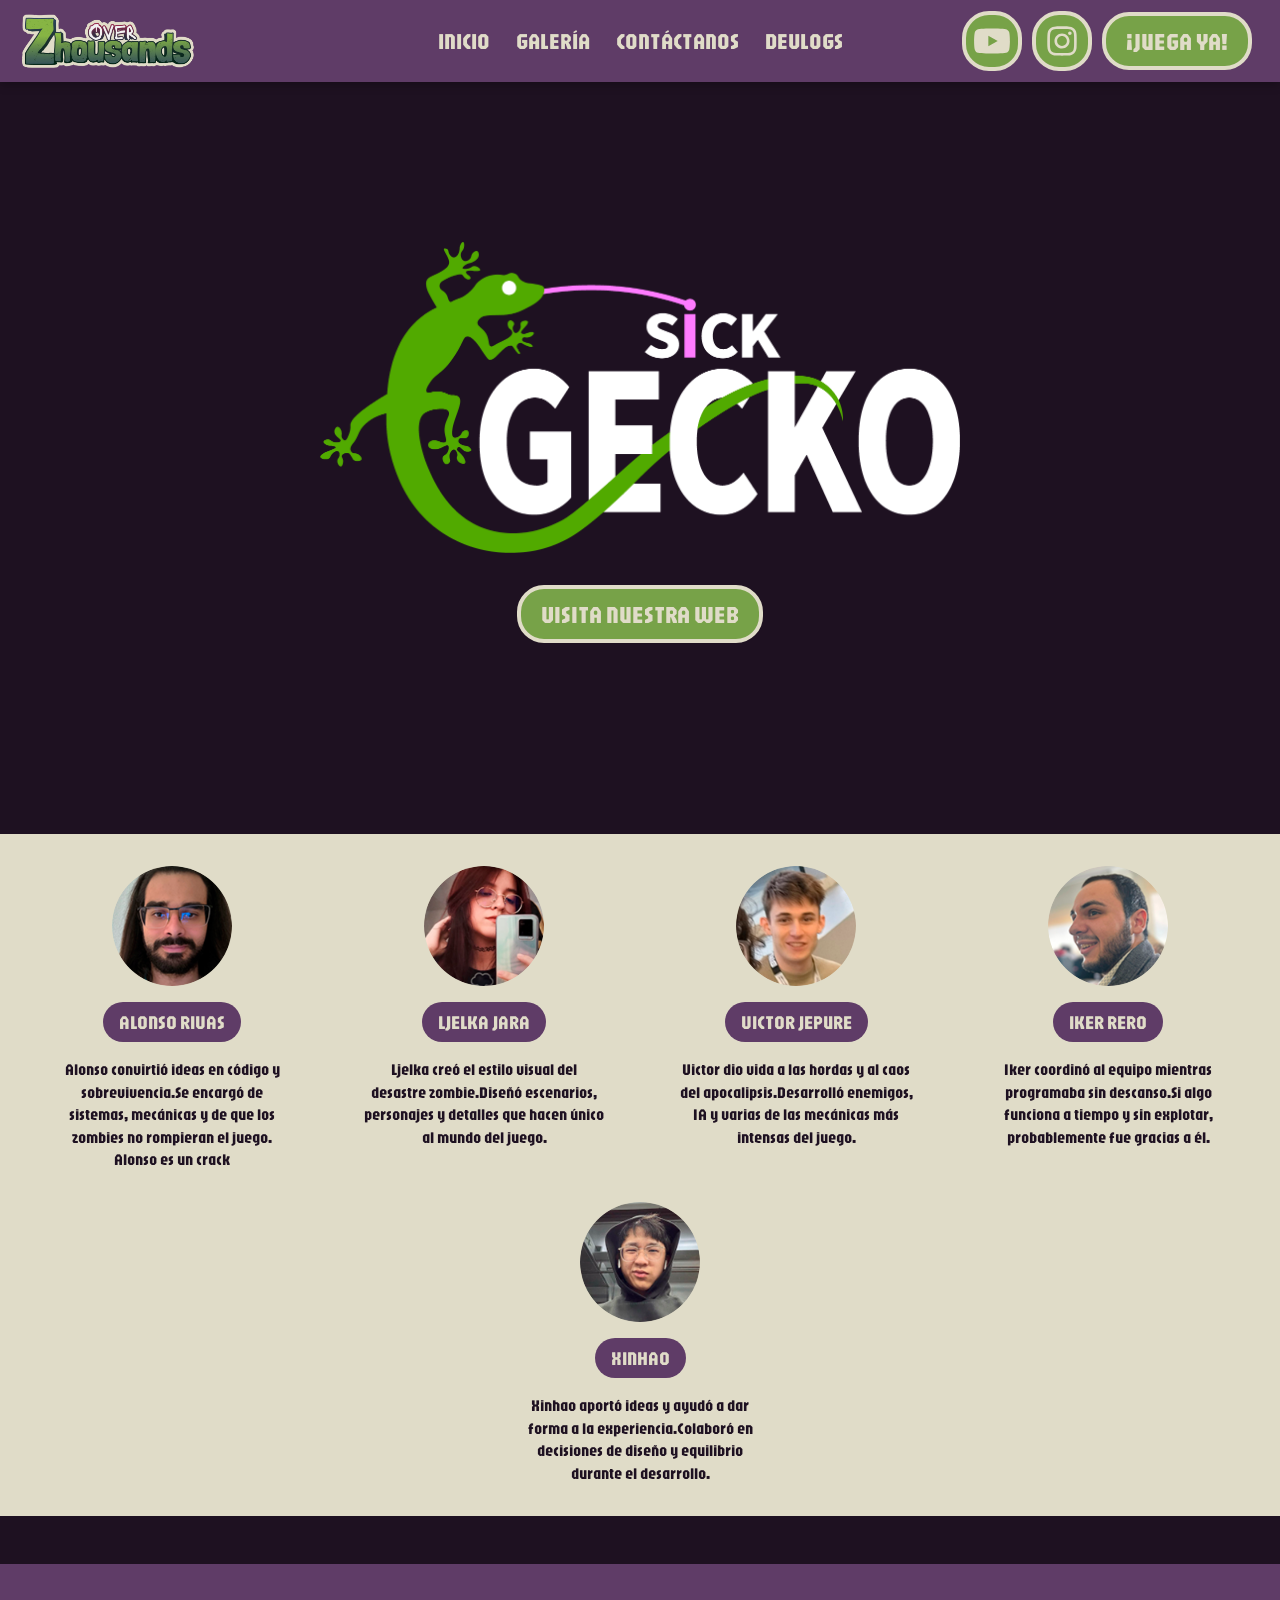
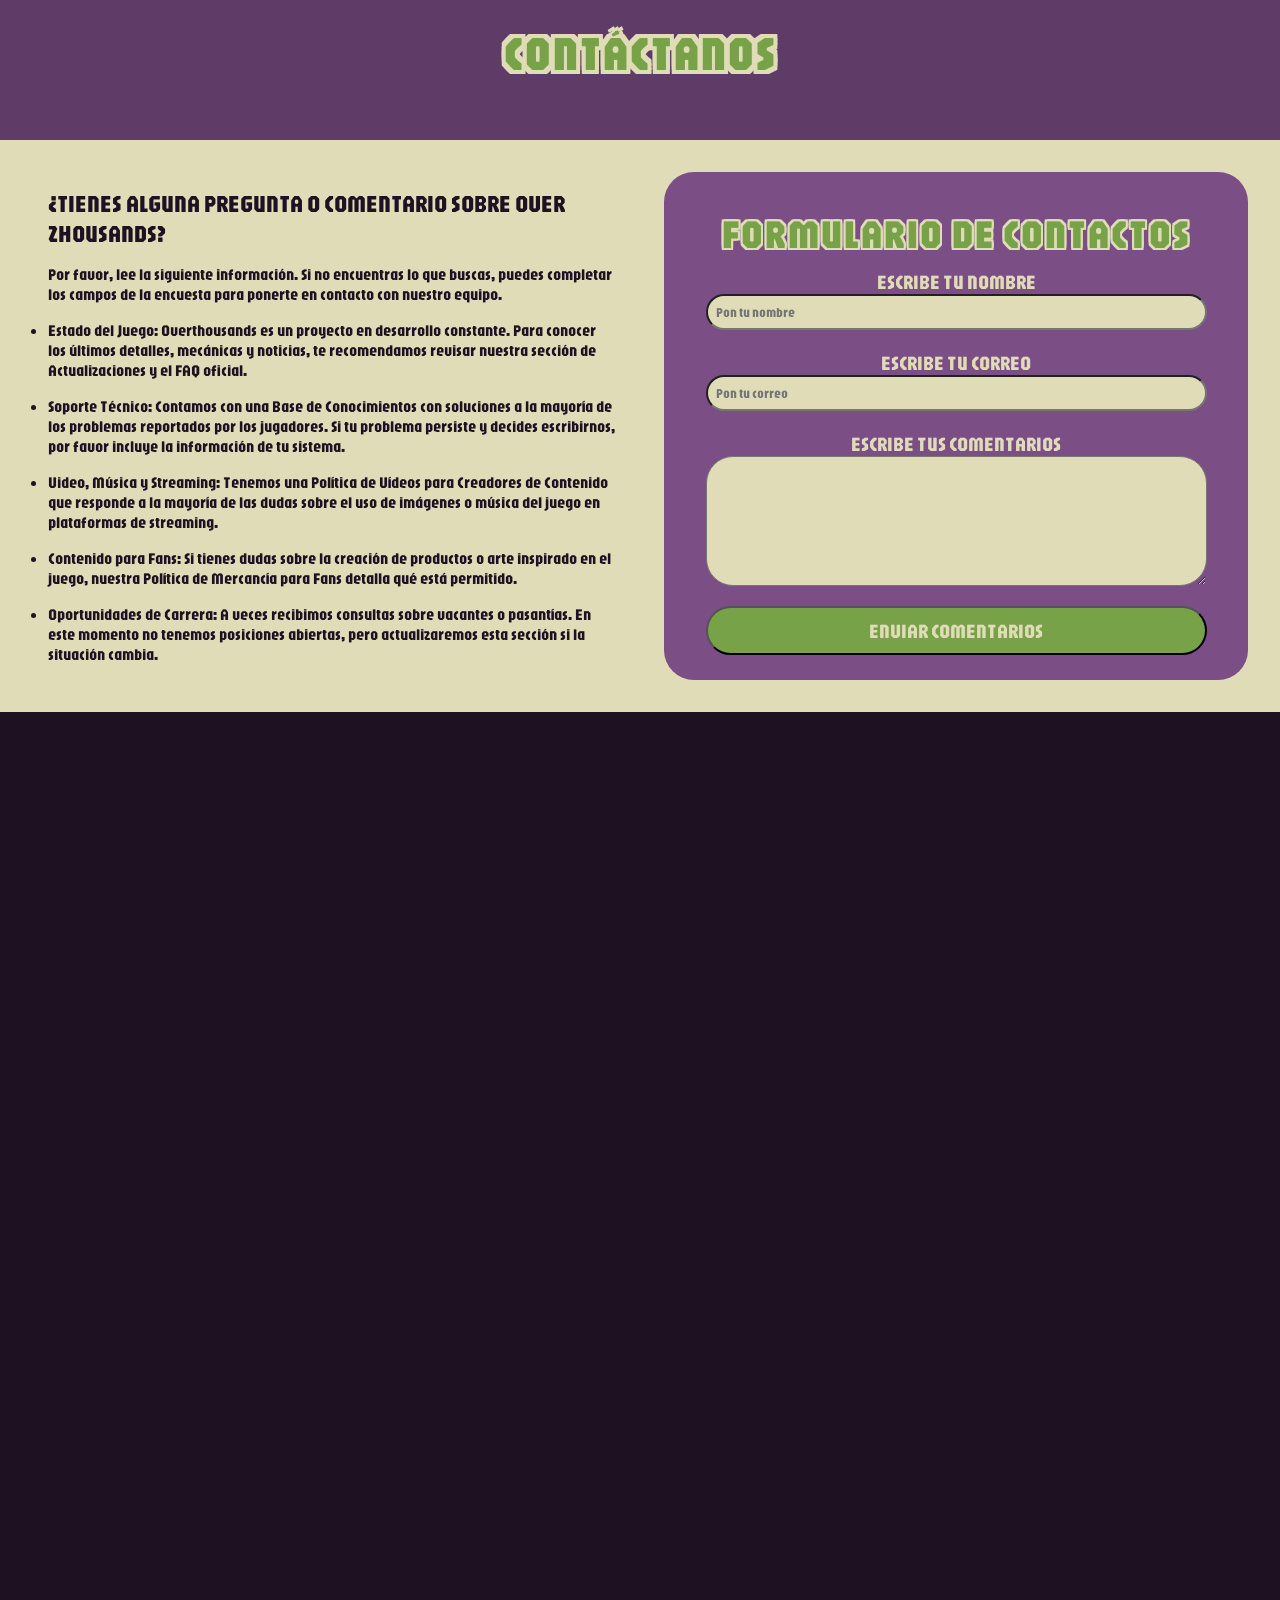
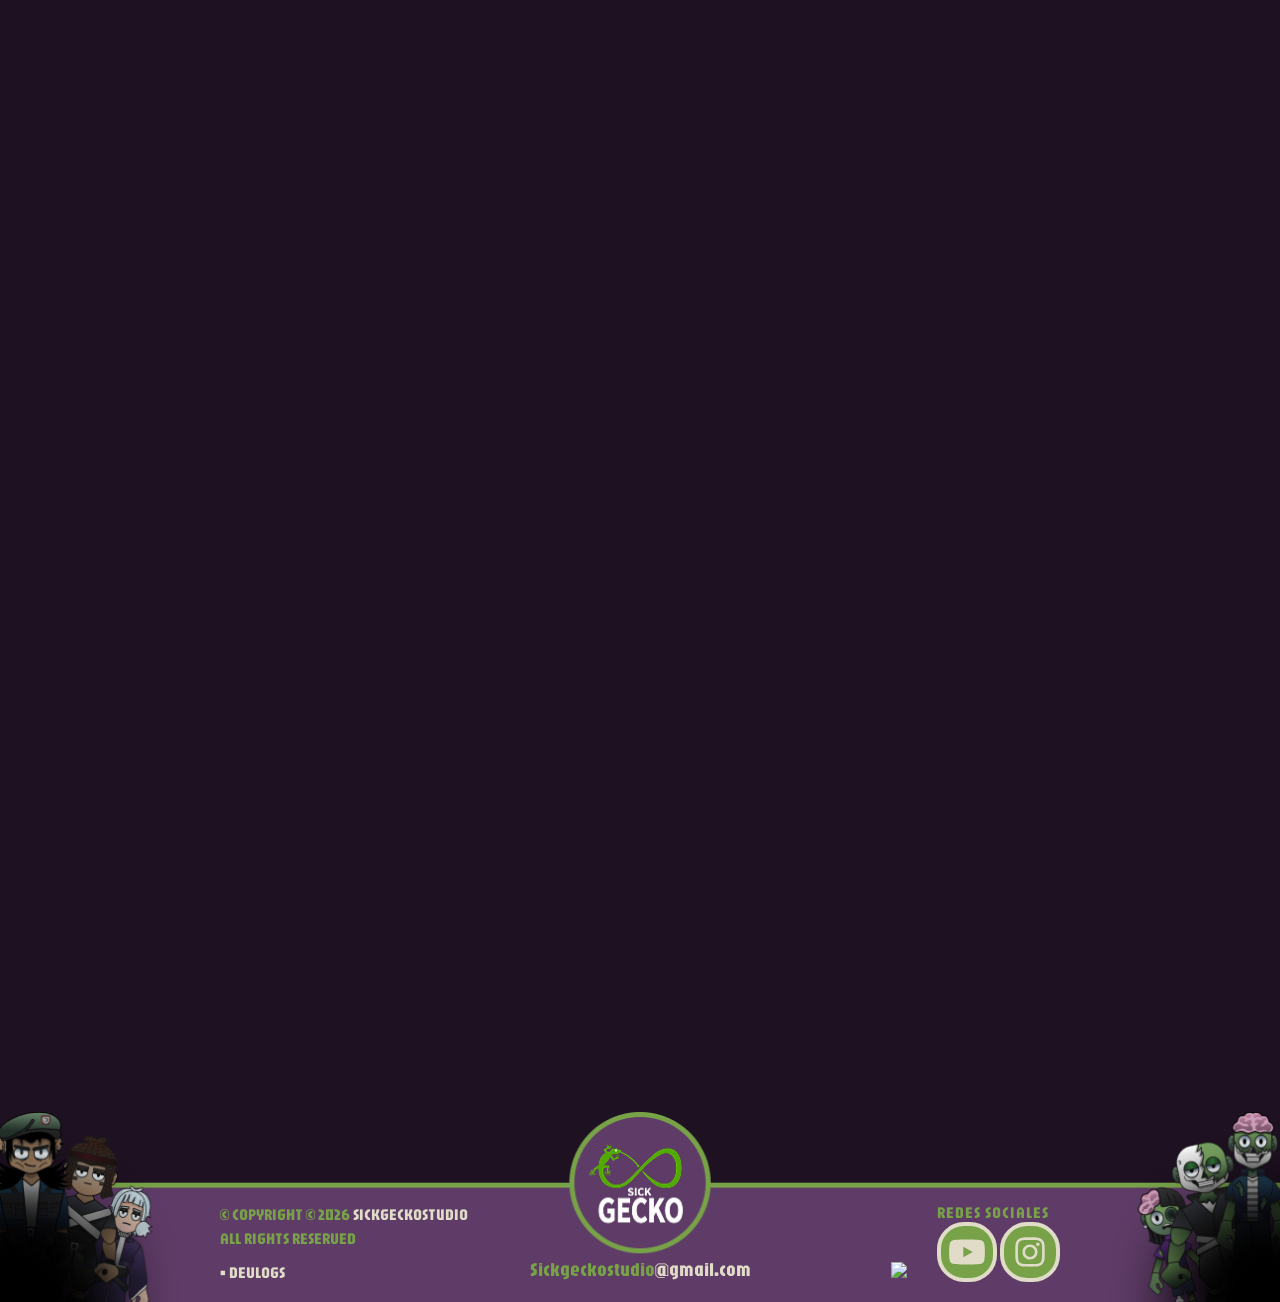
==== commit a96d5443: "Concetar las paginas" ====
--- a/contact.html
+++ b/contact.html
@@ -14,17 +14,17 @@
         <div class="container">
 
             <!-- Logo -->
-            <a href="#inicio" class="logo-link">
+            <a href="index.html" class="logo-link">
                 <img src="Imagenes/Logo-OZ.png" alt="Logo Over Zhousands" class="logo-img">
             </a>
 
             <!-- Nav principal (se oculta en movil) -->
             <nav class="nav">
                 <ul>
-                    <li><a href="#inicio">INICIO</a></li>
-                    <li><a href="#galeria">GALERÍA</a></li>
-                    <li><a href="#contacto">CONTÁCTANOS</a></li>
-                    <li><a href="#devlogs">DEVLOGS</a></li>
+                    <li><a href="index.html">INICIO</a></li>
+                    <li><a href="galeria.html">GALERÍA</a></li>
+                    <li><a href="contact.html">CONTÁCTANOS</a></li>
+                    <li><a href="Devlog.html">DEVLOGS</a></li>
                 </ul>
             </nav>
 
@@ -67,10 +67,10 @@
 
         <!-- Menú desplegable mobile -->
         <div class="mobile-menu" id="mobileMenu">
-            <a href="#inicio" onclick="cerrarMenu()">INICIO</a>
-            <a href="#galeria" onclick="cerrarMenu()">GALERÍA</a>
-            <a href="#contacto" onclick="cerrarMenu()">CONTÁCTANOS</a>
-            <a href="#devlogs" onclick="cerrarMenu()">DEVLOGS</a>
+            <a href="index.html" onclick="cerrarMenu()">INICIO</a>
+            <a href="galeria.html" onclick="cerrarMenu()">GALERÍA</a>
+            <a href="contact.html" onclick="cerrarMenu()">CONTÁCTANOS</a>
+            <a href="Devlog.html" onclick="cerrarMenu()">DEVLOGS</a>
         </div>
     </header>
 
--- a/style.css
+++ b/style.css
@@ -1361,6 +1361,7 @@
     gap: 2rem;
     padding: 2rem;
     background-color: #E0DCC8;
+    margin-top: 2rem;
 }
 
 .member1{
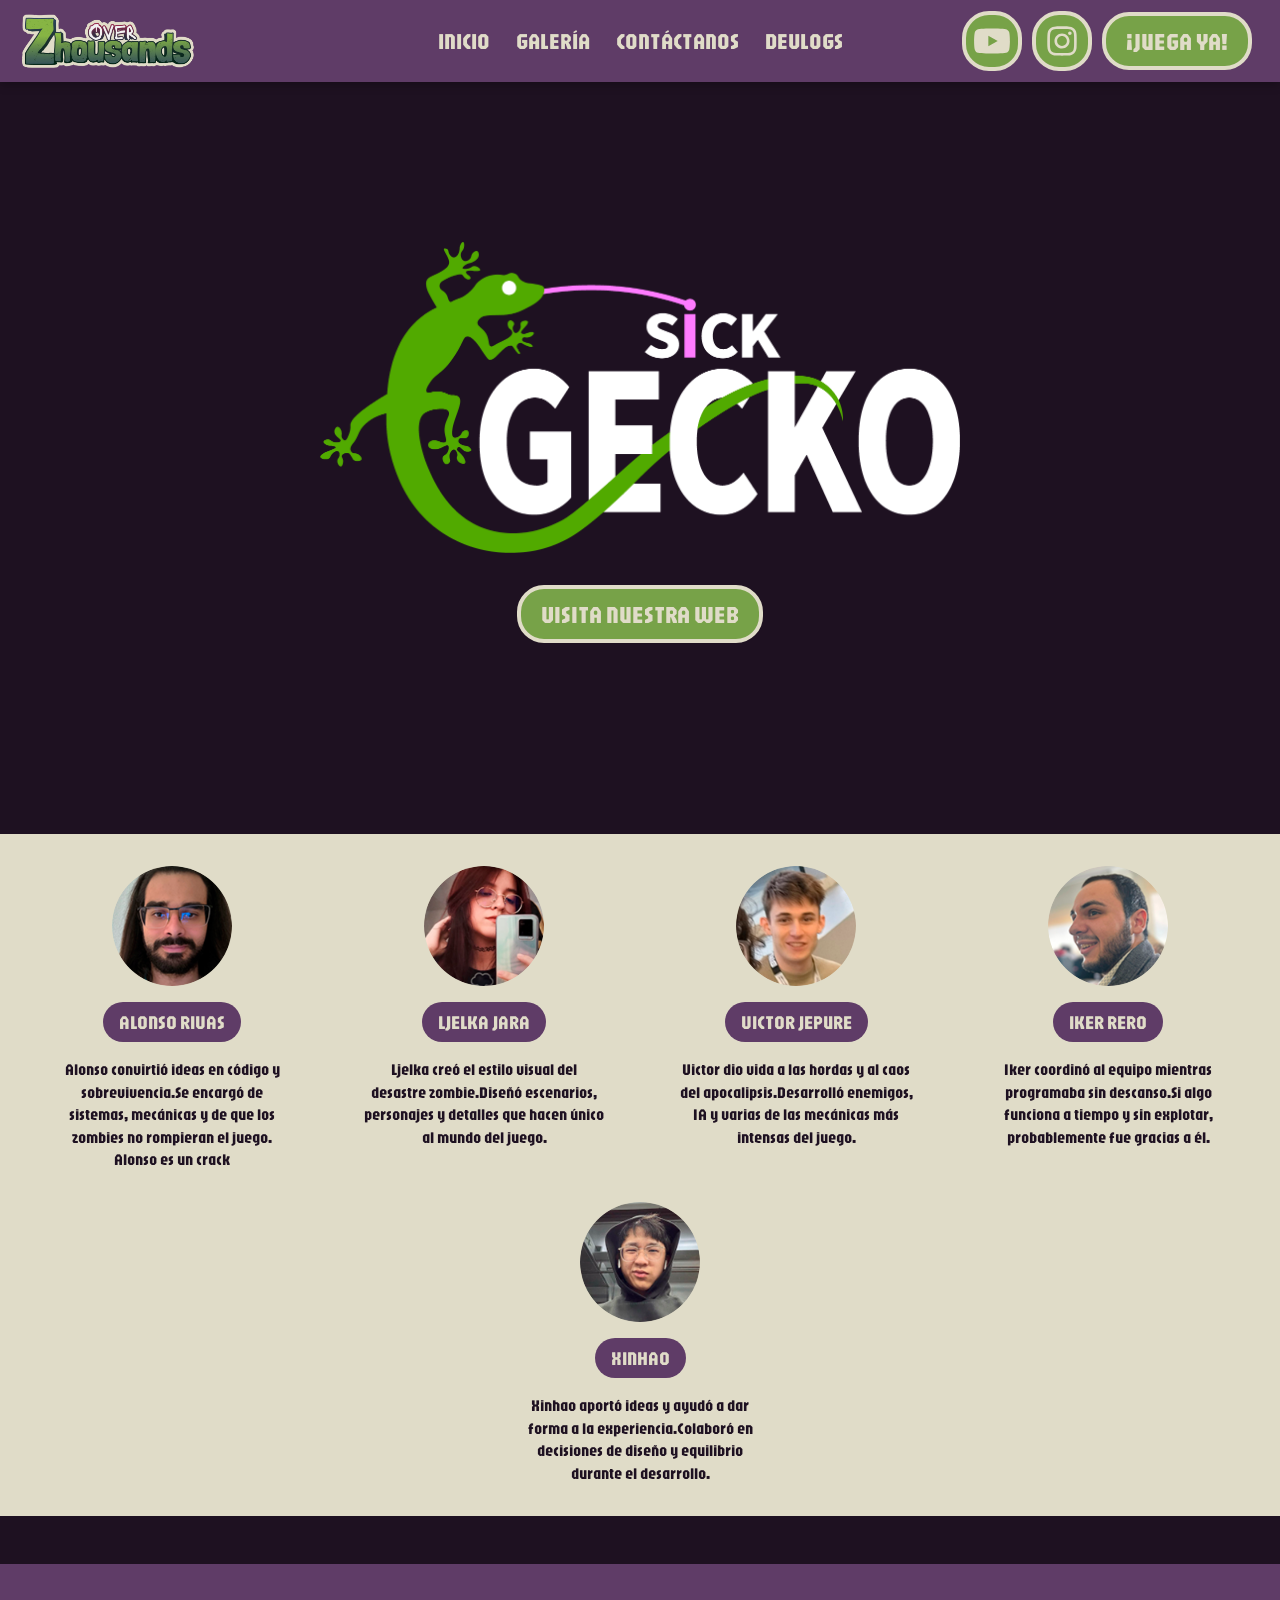
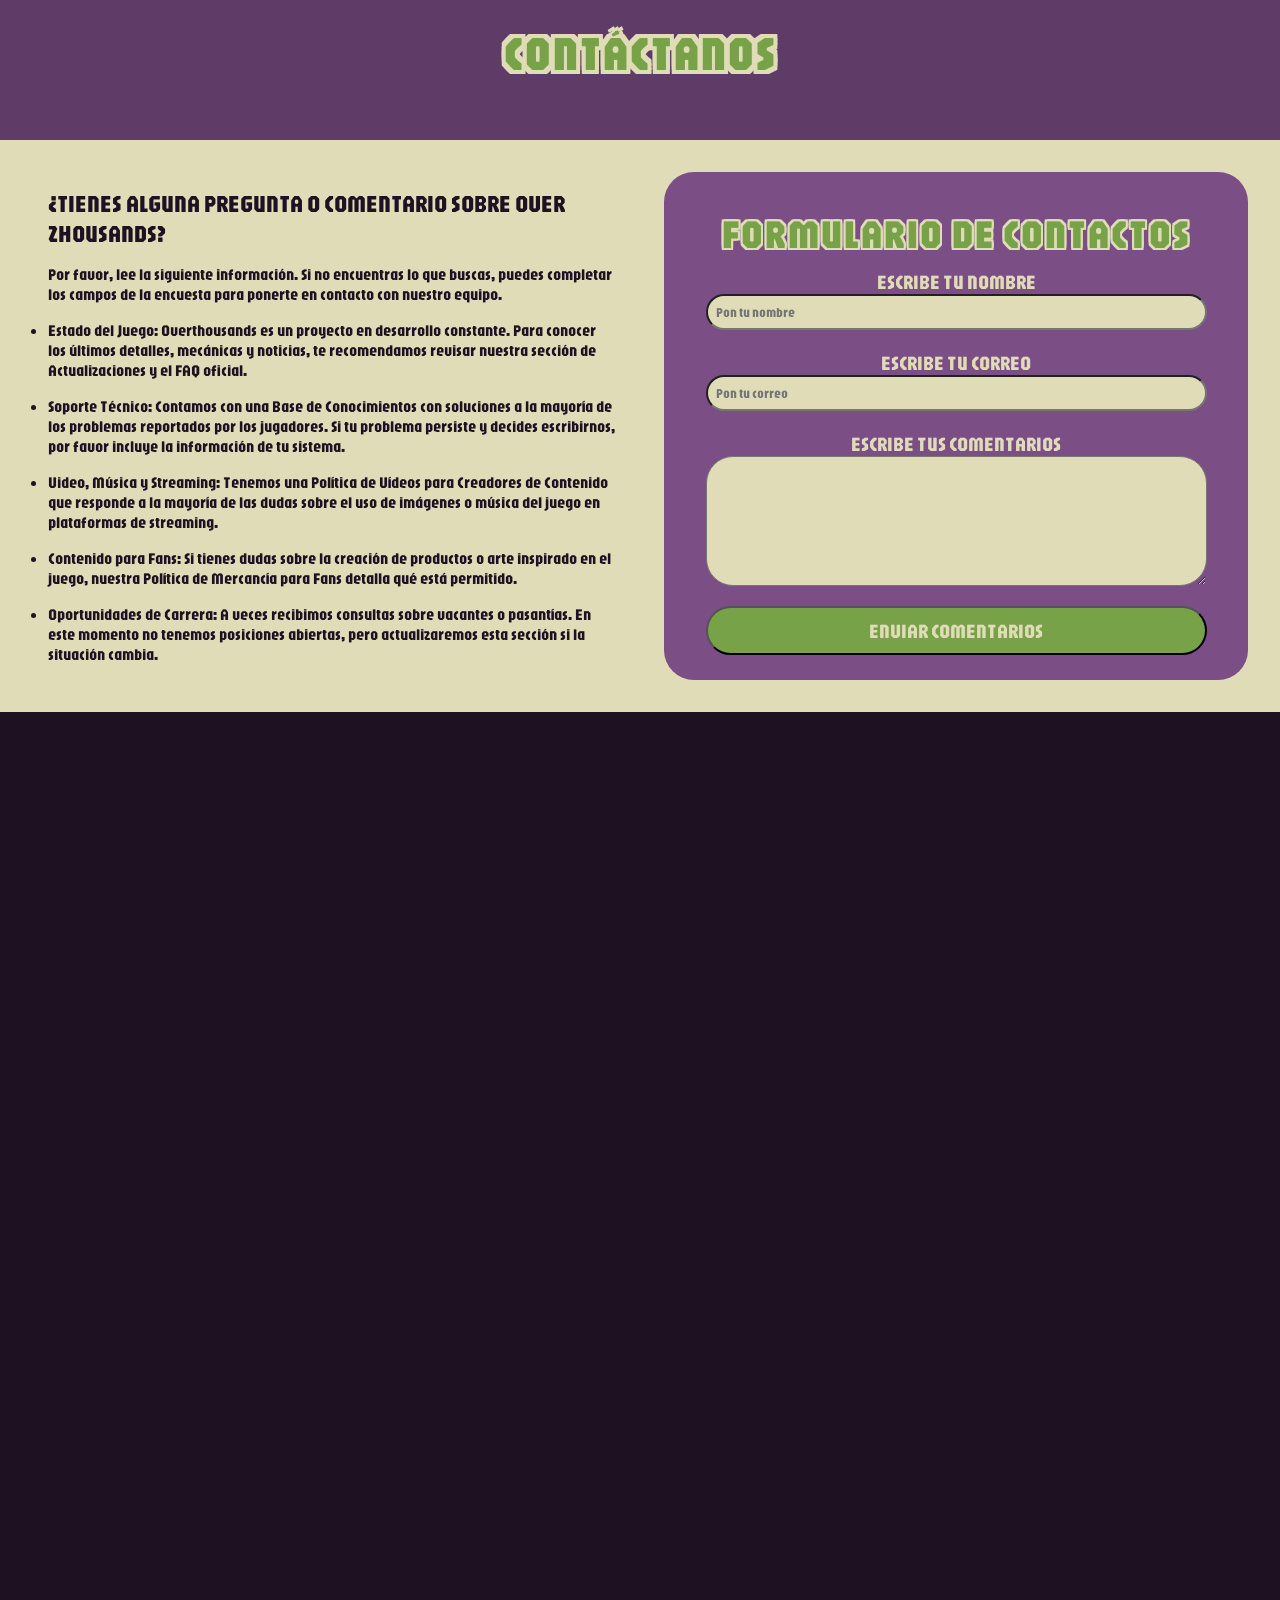
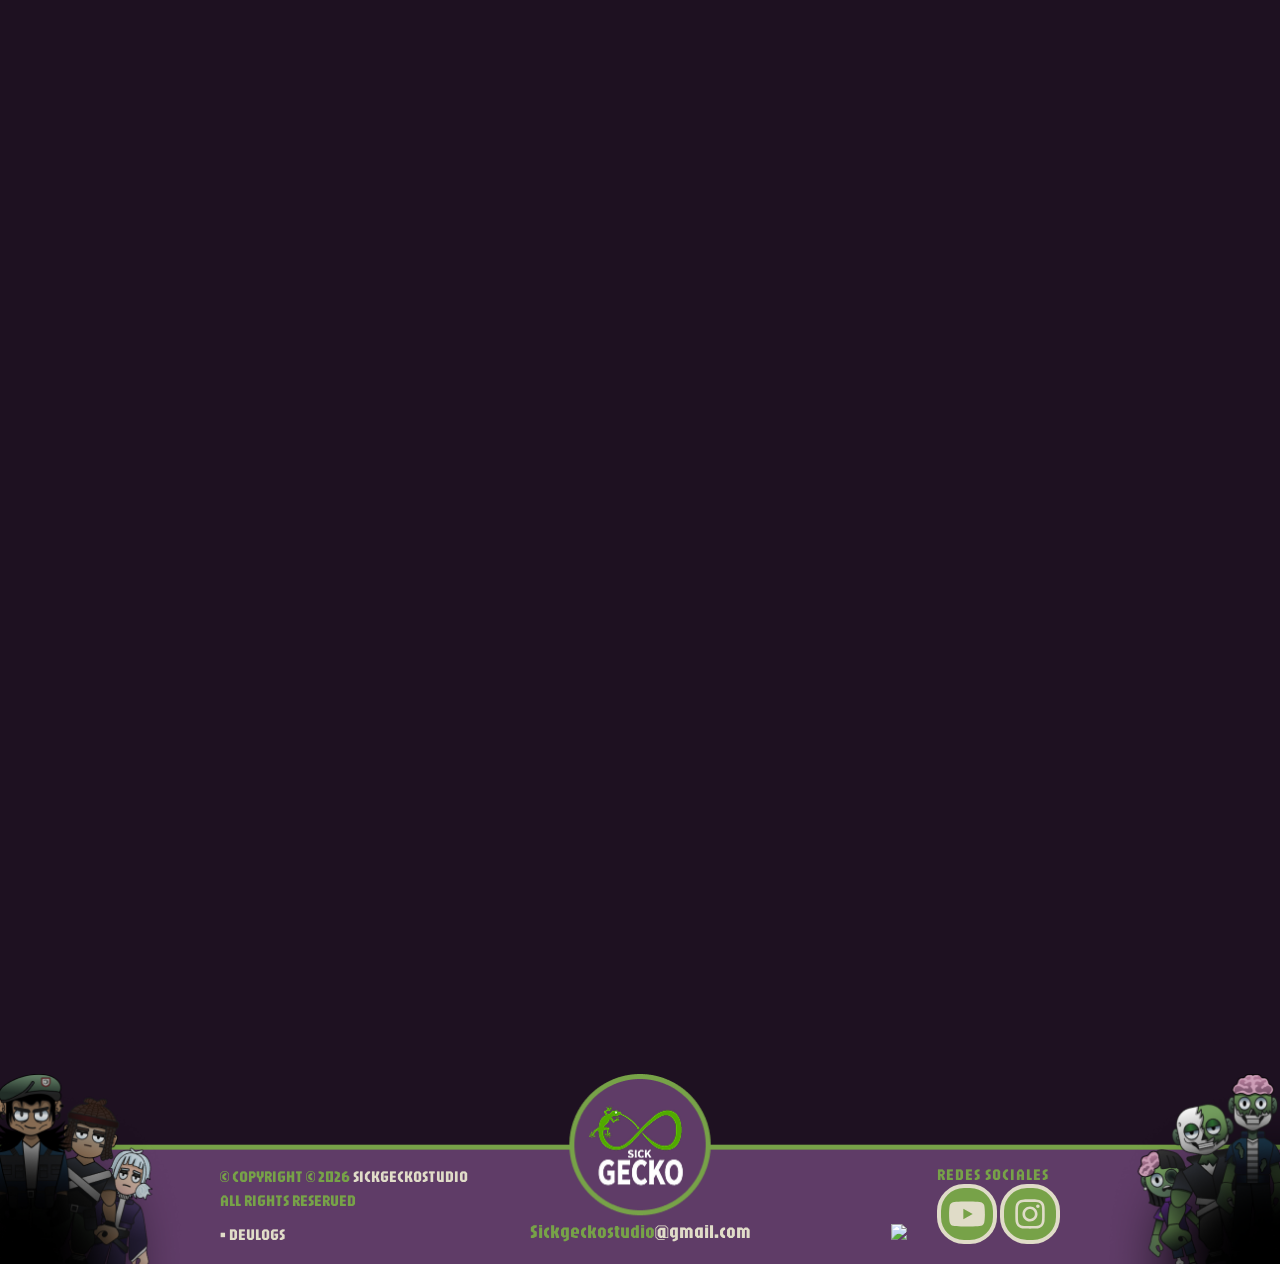
==== commit 92b775e6: "Añadir link al boton de devlog en el footer" ====
--- a/contact.html
+++ b/contact.html
@@ -224,7 +224,7 @@
             <div class="footer-col footer-col--left">
                 <p class="footer-copy">© COPYRIGHT © 2026 <span class="footer-studio">SICKGECKOSTUDIO</span><br>ALL RIGHTS RESERVED</p>
                 <ul class="footer-links">
-                    <li><a href="#devlogs">• DEVLOGS</a></li>
+                    <li><a href="Devlog.html">• DEVLOGS</a></li>
                 </ul>
             </div>
 
--- a/style.css
+++ b/style.css
@@ -325,6 +325,7 @@
     color: #E0DCC8;
     position: relative;
     overflow: hidden;
+    margin-top: -70px;
 }
 
 /* Imágenes en las esquinas */
@@ -1430,6 +1431,7 @@
     justify-content: space-around;
     padding: 2rem;
     gap: 2rem;
+    margin-bottom: 2rem;
 }
 
 .infoencuesta{
@@ -1523,4 +1525,127 @@
     .miembro {
         width: 90%;
     }
+}
+
+/* DEVLOG SECTION  */
+
+.devlog-section {
+    width: 100%;
+    min-height: 100vh;
+    
+    /* Fondo repetido */
+    background-image: url('Imagenes/Fondo_devlog.png');
+    background-size: 1899px 1198px;
+    background-repeat: repeat;
+    background-position: center;
+    
+    padding: 80px clamp(20px, 5vw, 100px) 120px;
+    margin-bottom: 0;
+}
+
+/* Título principal del Devlog */
+.devlog-title {
+    text-align: center;
+    font-size: clamp(3rem, 8vw, 6rem);
+    color: #77A248;
+    
+    -webkit-text-stroke: 3px #E0DCC8;
+    
+    text-shadow:
+        0 0 20px rgba(0, 0, 0, 0.8),
+        0 0 40px rgba(0, 0, 0, 0.5);
+    
+    margin-bottom: 60px;
+    letter-spacing: 3px;
+}
+
+/* Contenedor de todas las actualizaciones */
+.updates-container {
+    display: flex;
+    flex-direction: column;
+    gap: 40px;
+    max-width: 1200px;
+    margin: 0 auto;
+}
+
+/* Cada caja de actualización */
+.update-box {
+    background-color: #5F3C67;
+    border: 5px solid #77A248;
+    border-radius: 25px; /* Puedes cambiar esto */
+    
+    padding: 30px 40px;
+    
+    box-shadow: 
+        0 8px 20px rgba(0, 0, 0, 0.4),
+        inset 0 0 30px rgba(0, 0, 0, 0.2);
+    
+    transition: transform 0.3s ease, box-shadow 0.3s ease;
+}
+
+.update-box:hover {
+    transform: translateY(-5px);
+    box-shadow: 
+        0 12px 30px rgba(0, 0, 0, 0.6),
+        inset 0 0 30px rgba(0, 0, 0, 0.2);
+}
+
+/* Título de cada versión */
+.version-title {
+    font-size: clamp(1.8rem, 4vw, 2.5rem);
+    color: #77A248;
+        
+    text-shadow:
+        0 0 10px rgba(0, 0, 0, 0.6);
+    
+    margin-bottom: 20px;
+    letter-spacing: 2px;
+}
+
+/* Lista de cambios */
+.changelog {
+    list-style: none;
+    padding-left: 0;
+}
+
+.changelog li {
+    color: #E0DCC8;
+    font-size: clamp(1.1rem, 2.5vw, 1.4rem);
+    line-height: 1.8;
+    
+    padding: 8px 0;
+    padding-left: 35px;
+    
+    position: relative;
+}
+
+/* Bullet point personalizado */
+.changelog li::before {
+    content: "▸";
+    position: absolute;
+    left: 0;
+    color: #77A248;
+    font-size: 1.5rem;
+    font-weight: bold;
+}
+
+/* Responsive */
+@media (max-width: 768px) {
+    .devlog-section {
+        padding: 60px 20px 100px;
+    }
+    
+    .update-box {
+        padding: 25px 20px;
+        border-radius: 20px;
+        border-width: 3px;
+    }
+    
+    .updates-container {
+        gap: 30px;
+    }
+    
+    .changelog li {
+        padding-left: 25px;
+    }
 }
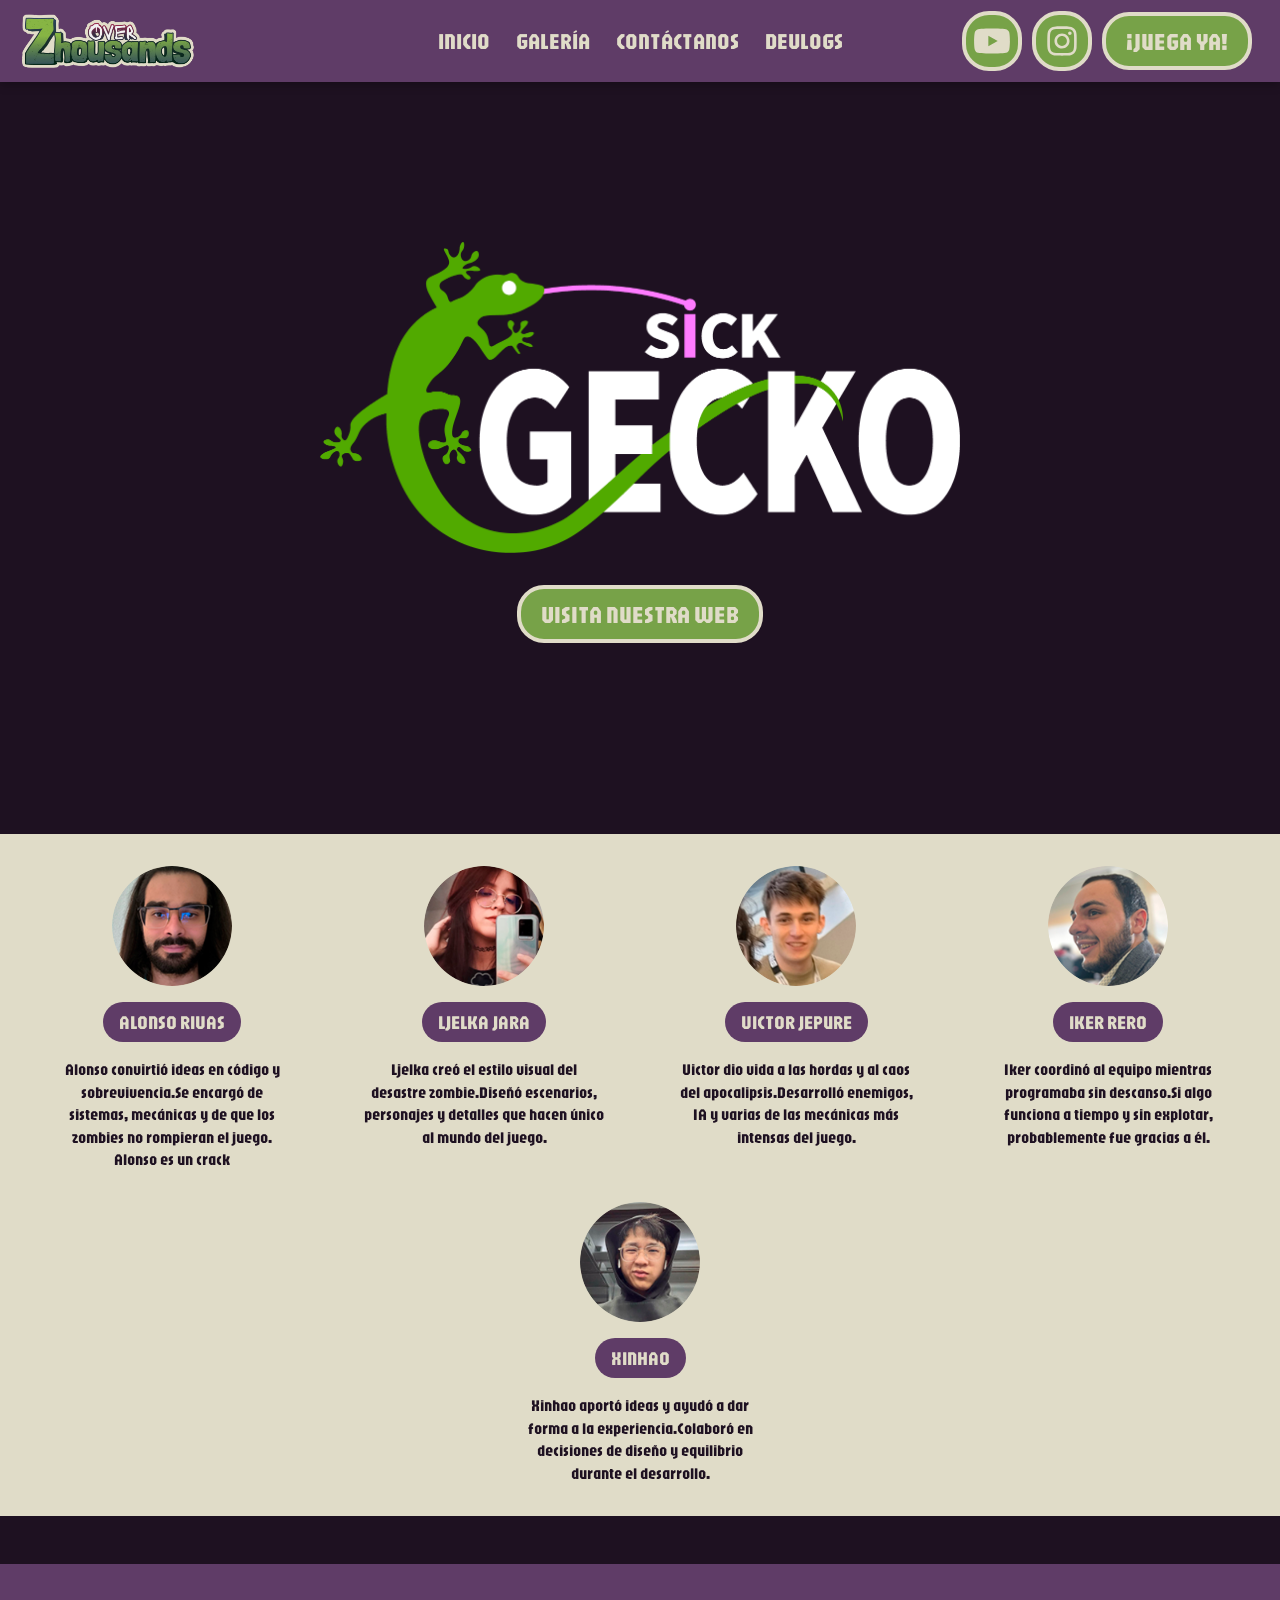
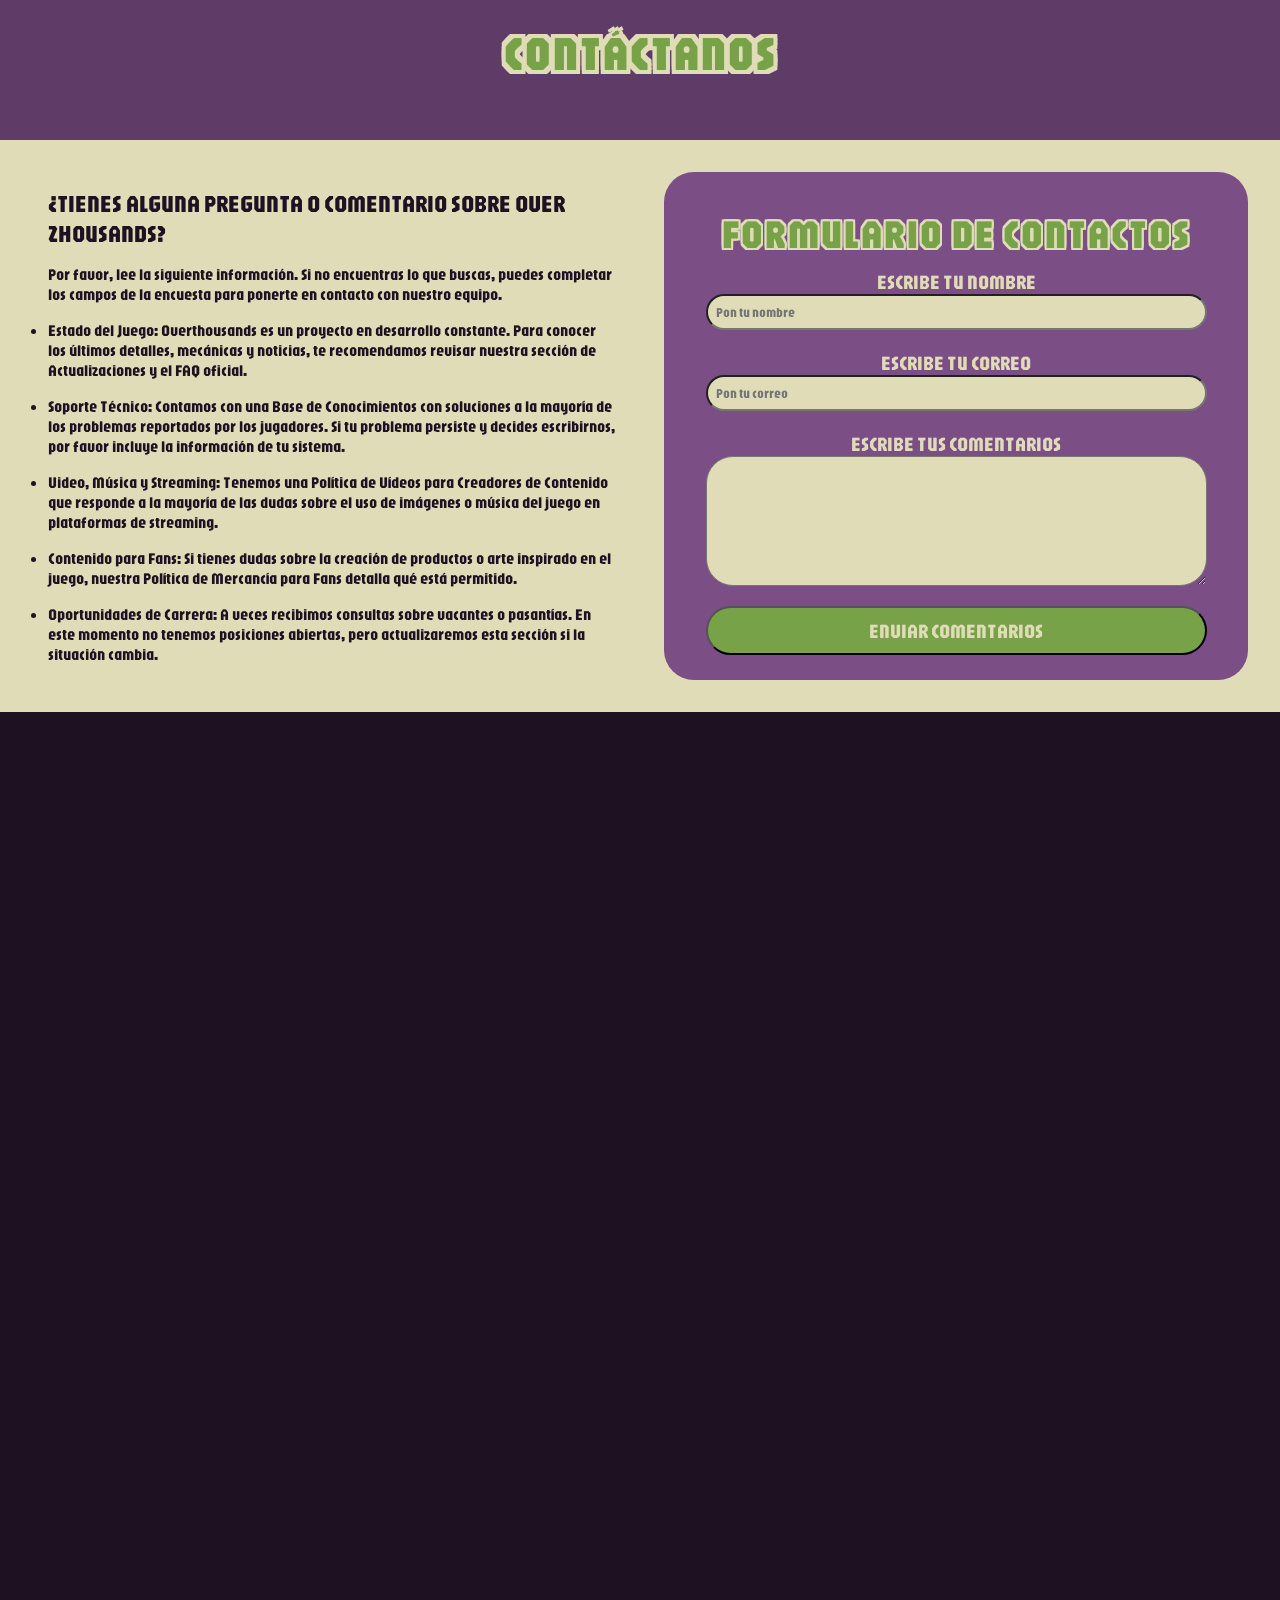
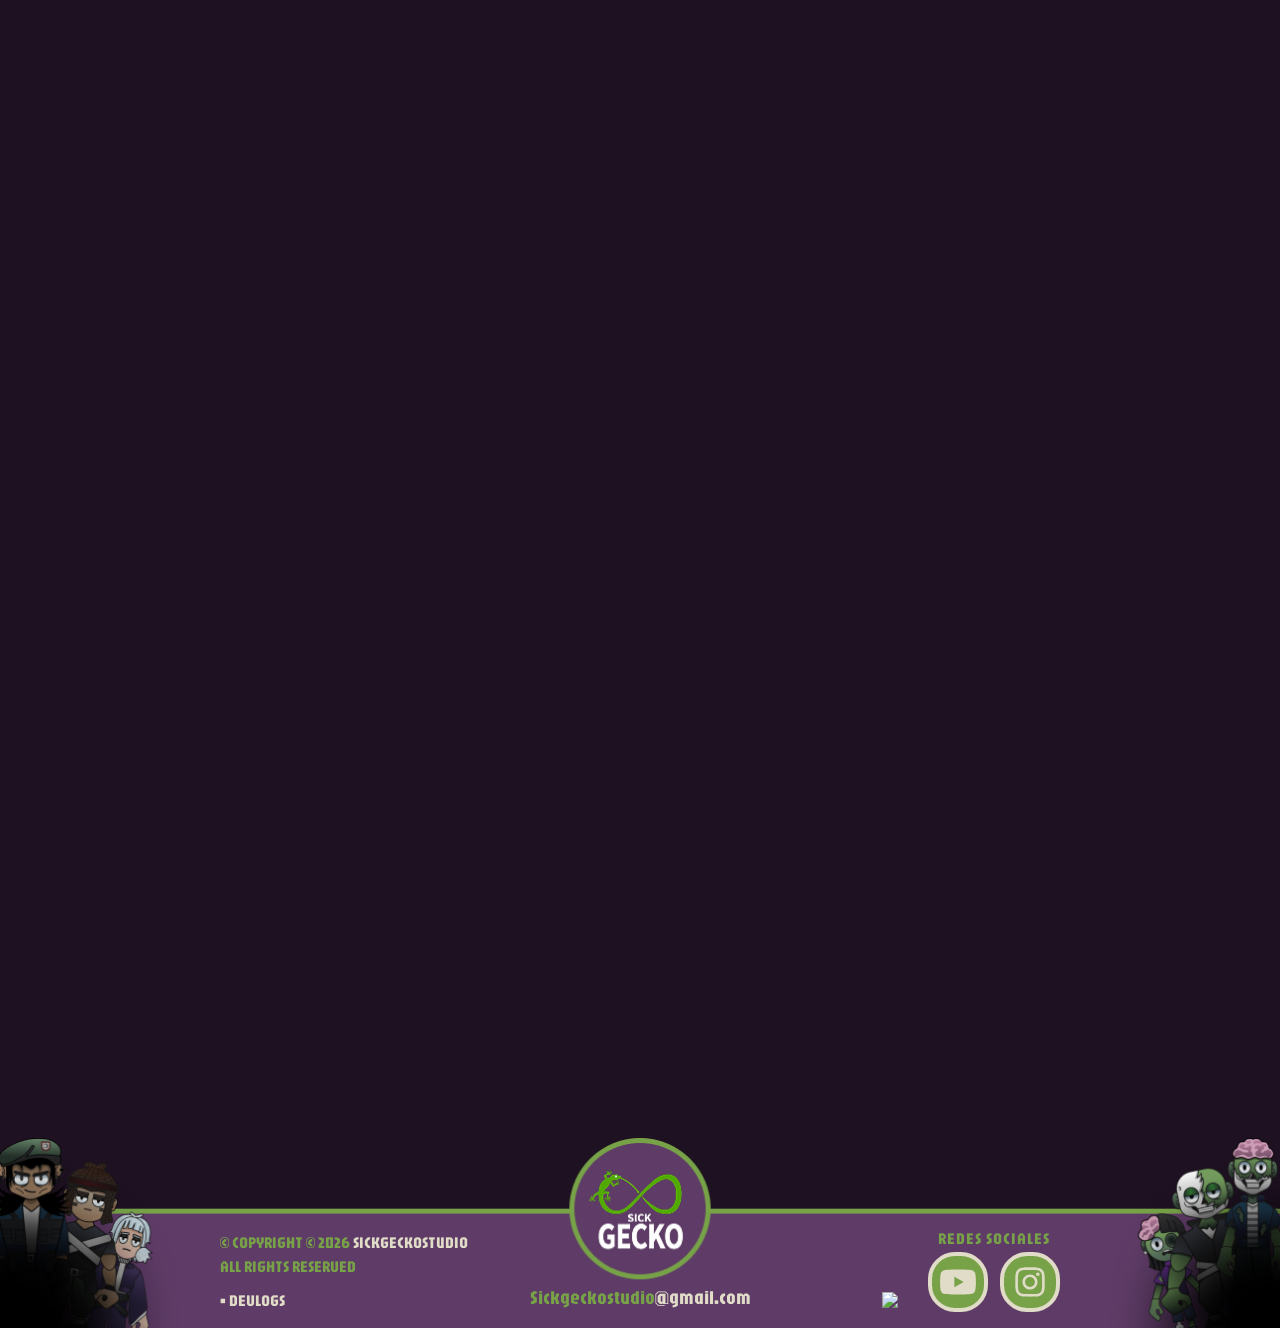
==== commit ea64f700: "Separacion de los botones del footer y del texto de redes sociales" ====
--- a/contact.html
+++ b/contact.html
@@ -241,10 +241,11 @@
                     <img src="imagenes/UDIT.png" class="footer-udit">
                 </a>
 
-                <!-- Icono único para Redes Sociales (Texto + Botones) -->
+            <!-- Icono único para Redes Sociales (Texto + Botones) -->
             <div class="footer-social-Container">
                 <p class="footer-social-label">REDES SOCIALES</p>
-                <a href="https://youtube.com/@sickgecko-i9h?si=tJvN0iWw6drTwCbJ" class="btn-os-icon btn-os-youtube" target="_blank">
+                <div class="footer-social-icons">
+                    <a href="https://youtube.com/@sickgecko-i9h?si=tJvN0iWw6drTwCbJ" class="btn-os-icon btn-os-youtube" target="_blank">
                     <svg class="svg-icon" viewBox="0 0 640 640" xmlns="http://www.w3.org/2000/svg">
                         <path d="M581.7 188.1C575.5 164.4 556.9 145.8 533.4 139.5C490.9 128 320.1 128 320.1 128C320.1 128 149.3 128 106.7 139.5C83.2 145.8 64.7 164.4 58.4 188.1C47 231 47 320.4 47 320.4C47 320.4 47 409.8 58.4 452.7C64.7 476.3 83.2 494.2 106.7 500.5C149.3 512 320.1 512 320.1 512C320.1 512 490.9 512 533.5 500.5C557 494.2 575.5 476.3 581.8 452.7C593.2 409.8 593.2 320.4 593.2 320.4C593.2 320.4 593.2 231 581.8 188.1zM264.2 401.6L264.2 239.2L406.9 320.4L264.2 401.6z"/>
                     </svg>
@@ -254,6 +255,7 @@
                         <path d="M320.3 205C256.8 204.8 205.2 256.2 205 319.7C204.8 383.2 256.2 434.8 319.7 435C383.2 435.2 434.8 383.8 435 320.3C435.2 256.8 383.8 205.2 320.3 205zM319.7 245.4C360.9 245.2 394.4 278.5 394.6 319.7C394.8 360.9 361.5 394.4 320.3 394.6C279.1 394.8 245.6 361.5 245.4 320.3C245.2 279.1 278.5 245.6 319.7 245.4zM413.1 200.3C413.1 185.5 425.1 173.5 439.9 173.5C454.7 173.5 466.7 185.5 466.7 200.3C466.7 215.1 454.7 227.1 439.9 227.1C425.1 227.1 413.1 215.1 413.1 200.3zM542.8 227.5C541.1 191.6 532.9 159.8 506.6 133.6C480.4 107.4 448.6 99.2 412.7 97.4C375.7 95.3 264.8 95.3 227.8 97.4C192 99.1 160.2 107.3 133.9 133.5C107.6 159.7 99.5 191.5 97.7 227.4C95.6 264.4 95.6 375.3 97.7 412.3C99.4 448.2 107.6 480 133.9 506.2C160.2 532.4 191.9 540.6 227.8 542.4C264.8 544.5 375.7 544.5 412.7 542.4C448.6 540.7 480.4 532.5 506.6 506.2C532.8 480 541 448.2 542.8 412.3C544.9 375.3 544.9 264.5 542.8 227.5zM495 452C487.2 471.6 472.1 486.7 452.4 494.6C422.9 506.3 352.9 503.6 320.3 503.6C287.7 503.6 217.6 506.2 188.2 494.6C168.6 486.8 153.5 471.7 145.6 452C133.9 422.5 136.6 352.5 136.6 319.9C136.6 287.3 134 217.2 145.6 187.8C153.4 168.2 168.5 153.1 188.2 145.2C217.7 133.5 287.7 136.2 320.3 136.2C352.9 136.2 423 133.6 452.4 145.2C472 153 487.1 168.1 495 187.8C506.7 217.3 504 287.3 504 319.9C504 352.5 506.7 422.6 495 452z"/>
                     </svg>
                 </a>
+                </div>
             </div>
             </div>
 
--- a/style.css
+++ b/style.css
@@ -452,26 +452,19 @@
     margin-bottom: 0;
 }
 
-.footer-social-Cointainer {
-    display: flex;
-    flex-direction: column;
-    align-items: center;
-    gap: 10px;
-}
-
-.footer-social-label {
-    font-size: 1rem;
-    color: #77A248;
-    letter-spacing: 1px;
-    flex-direction: column;
-    text-transform: uppercase;
-    margin: 0;
+.footer-social-Container {
+    display: flex;
+    flex-direction: column;
+    align-items: center;
+    text-align: center;
 }
 
 .footer-social-icons {
     display: flex;
-    flex-direction: row;
-    gap: 12px;
+    justify-content: center;
+    align-items: center;
+    gap: 8px;
+    margin-top: 4px;
 }
 
 /* Responsive Footer */
@@ -1390,8 +1383,8 @@
 }
 
 .memberpicture{
-    width: 120px;
-    height: 120px;
+    width: 100%;
+    height: auto;
     object-fit: cover;
     border-radius: 50%;
 }
@@ -1431,7 +1424,7 @@
     justify-content: space-around;
     padding: 2rem;
     gap: 2rem;
-    margin-bottom: 2rem;
+    margin-bottom: 6rem;
 }
 
 .infoencuesta{
@@ -1522,8 +1515,11 @@
         flex-direction: column;
     }
 
-    .miembro {
-        width: 90%;
+    .member1{
+        width: 100%;
+        max-width: none;
+        padding: 0;
+        gap: 20px;
     }
 }
 
